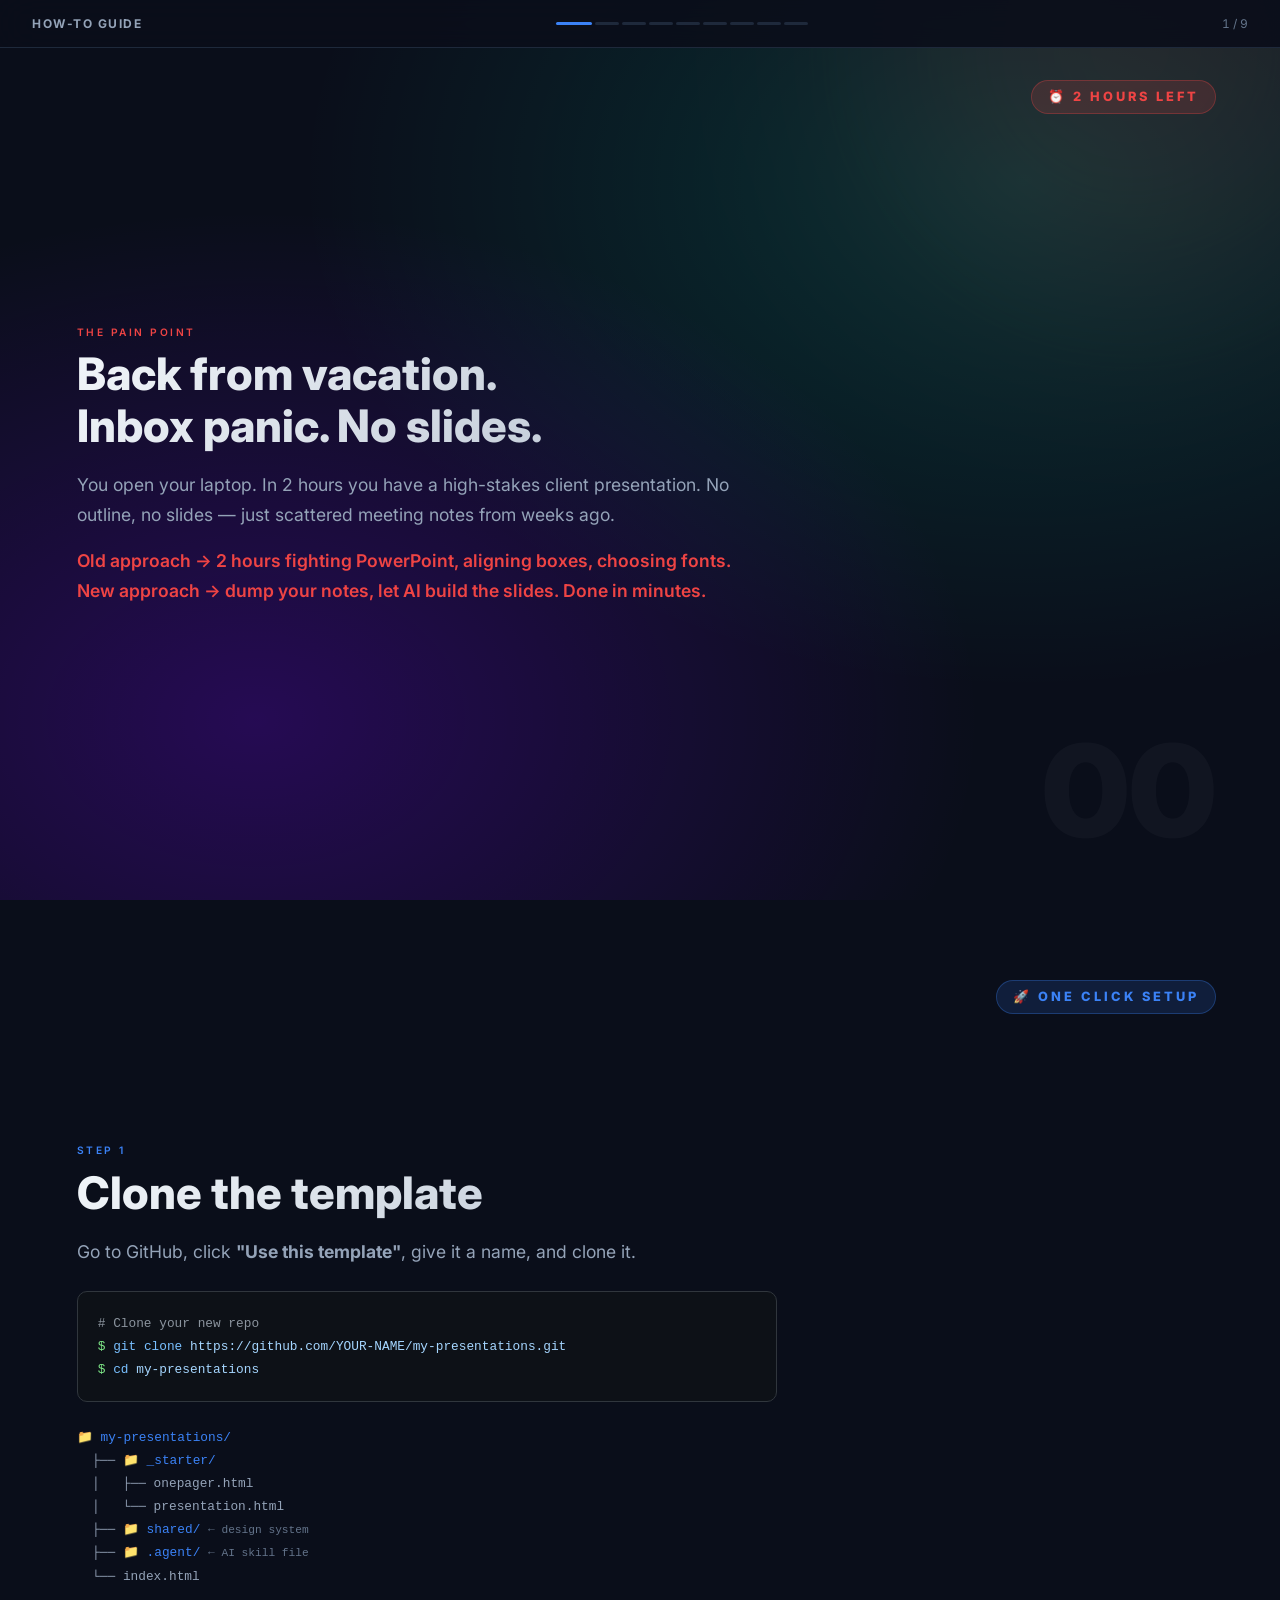
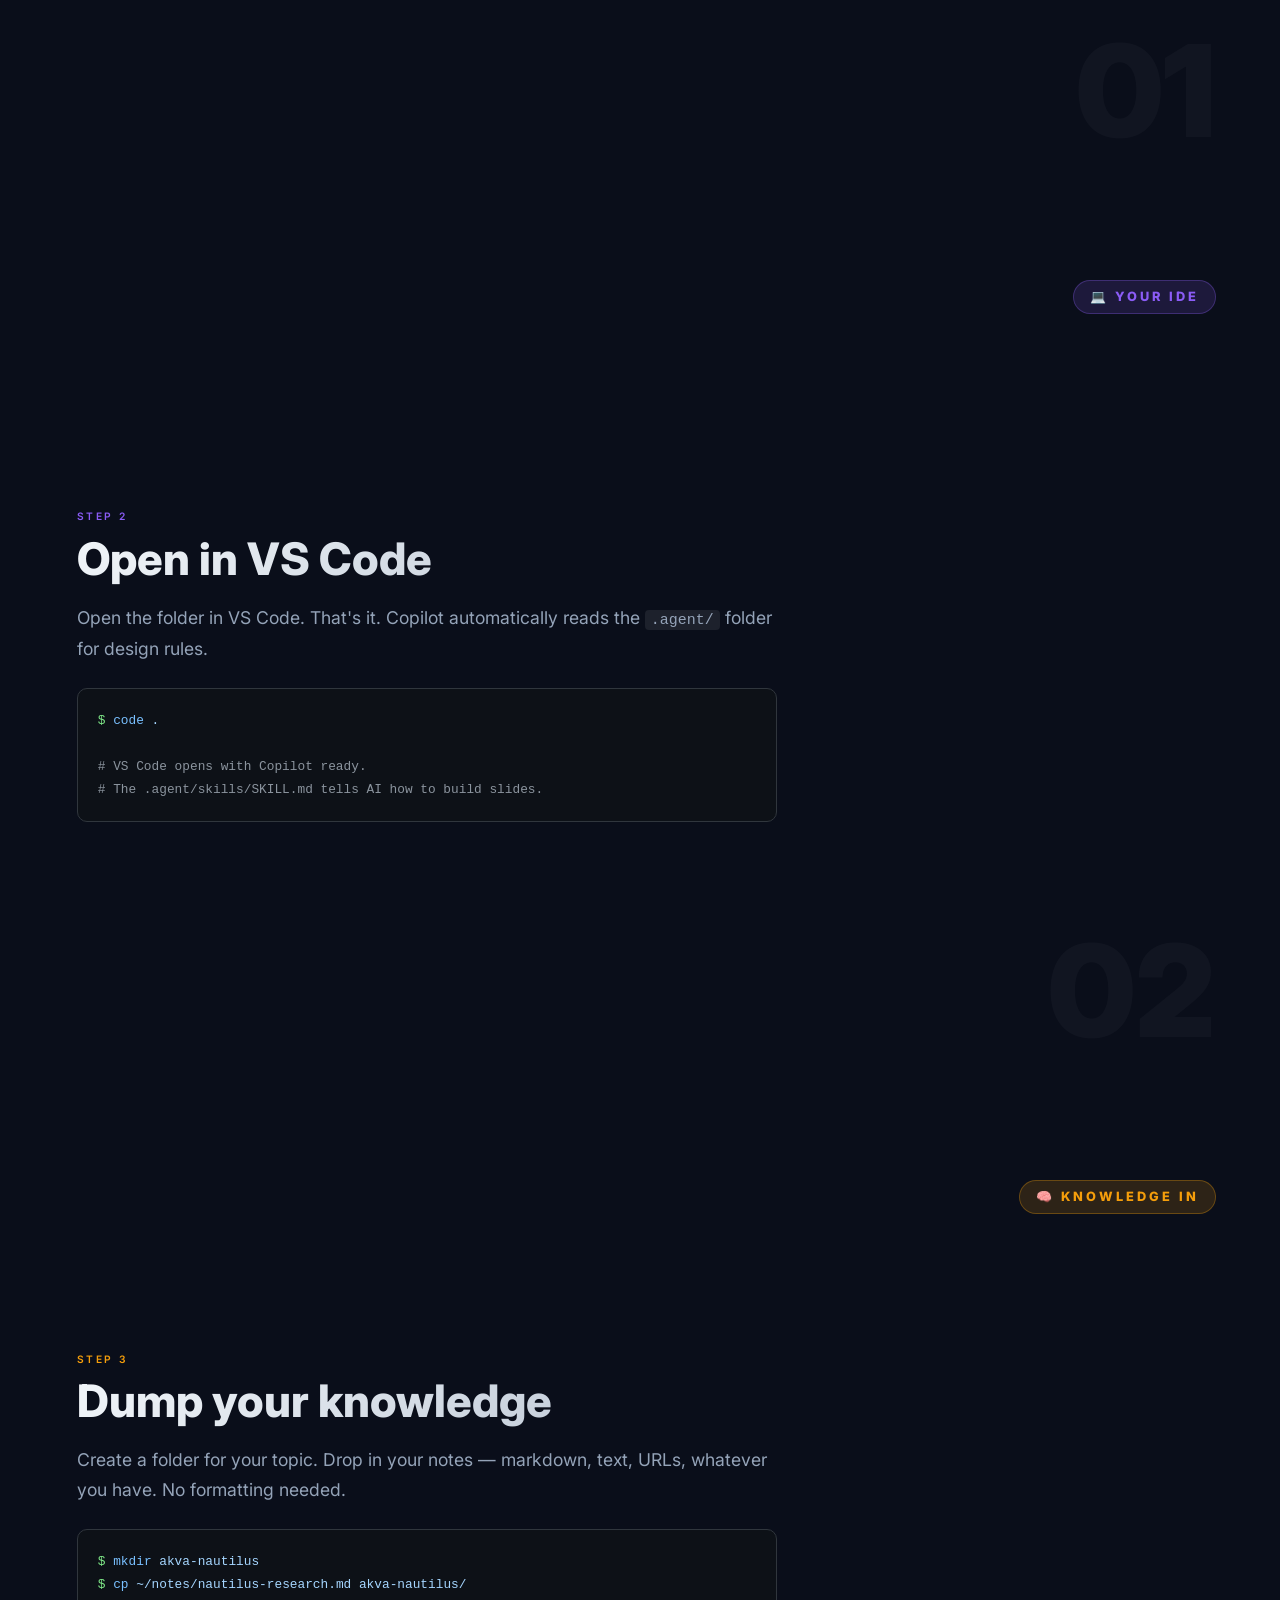
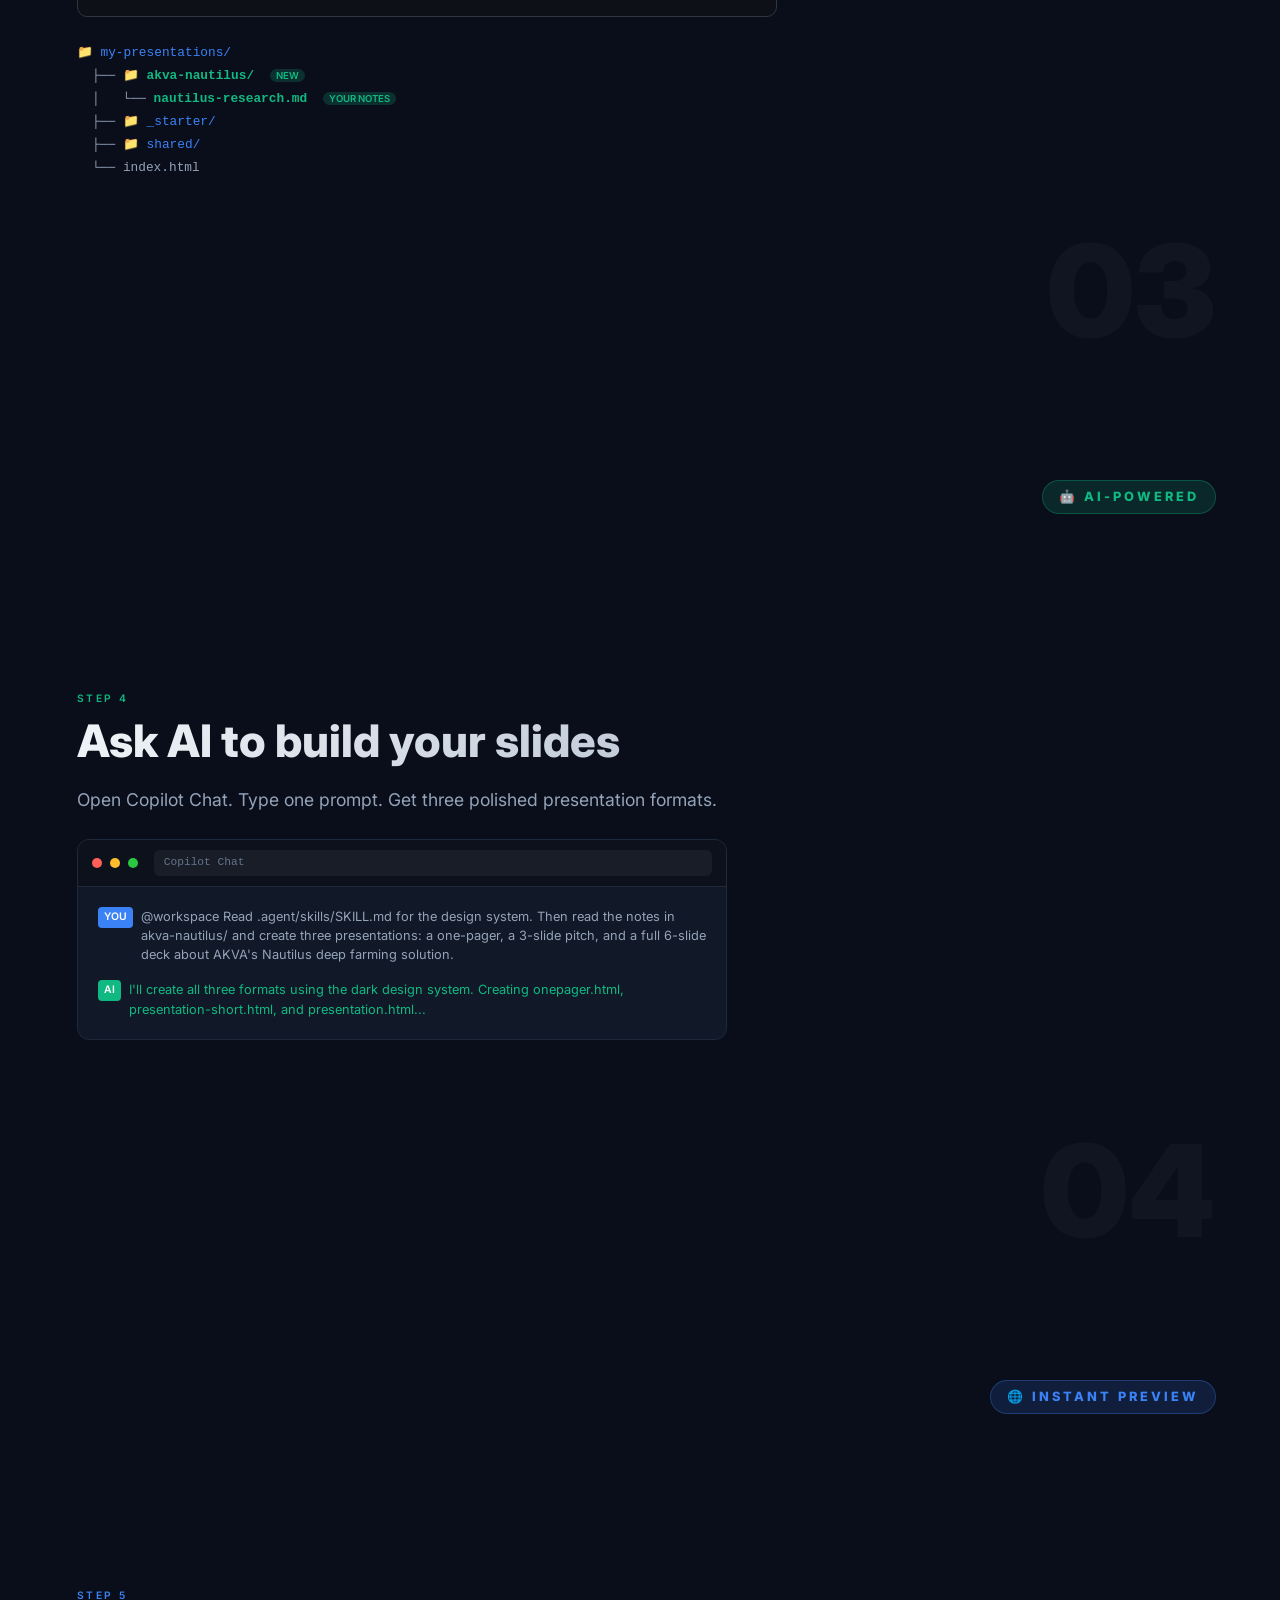
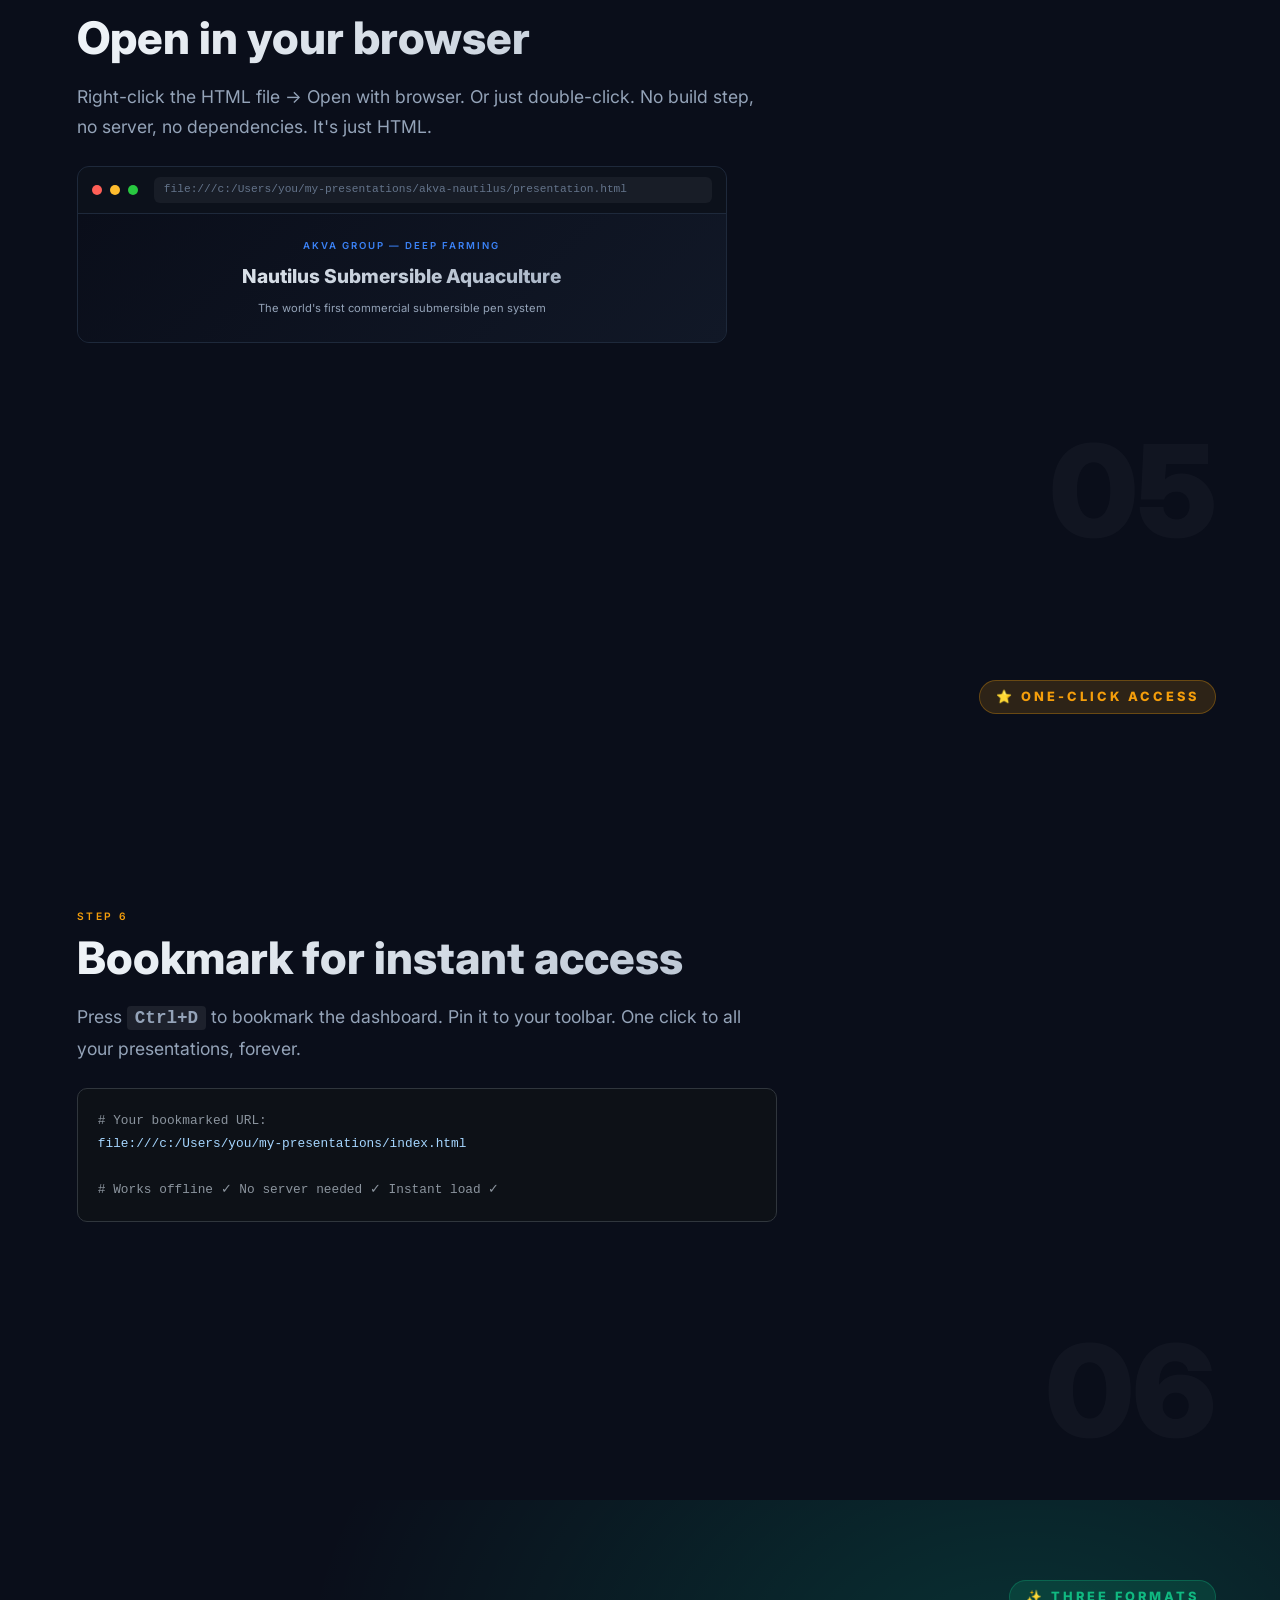
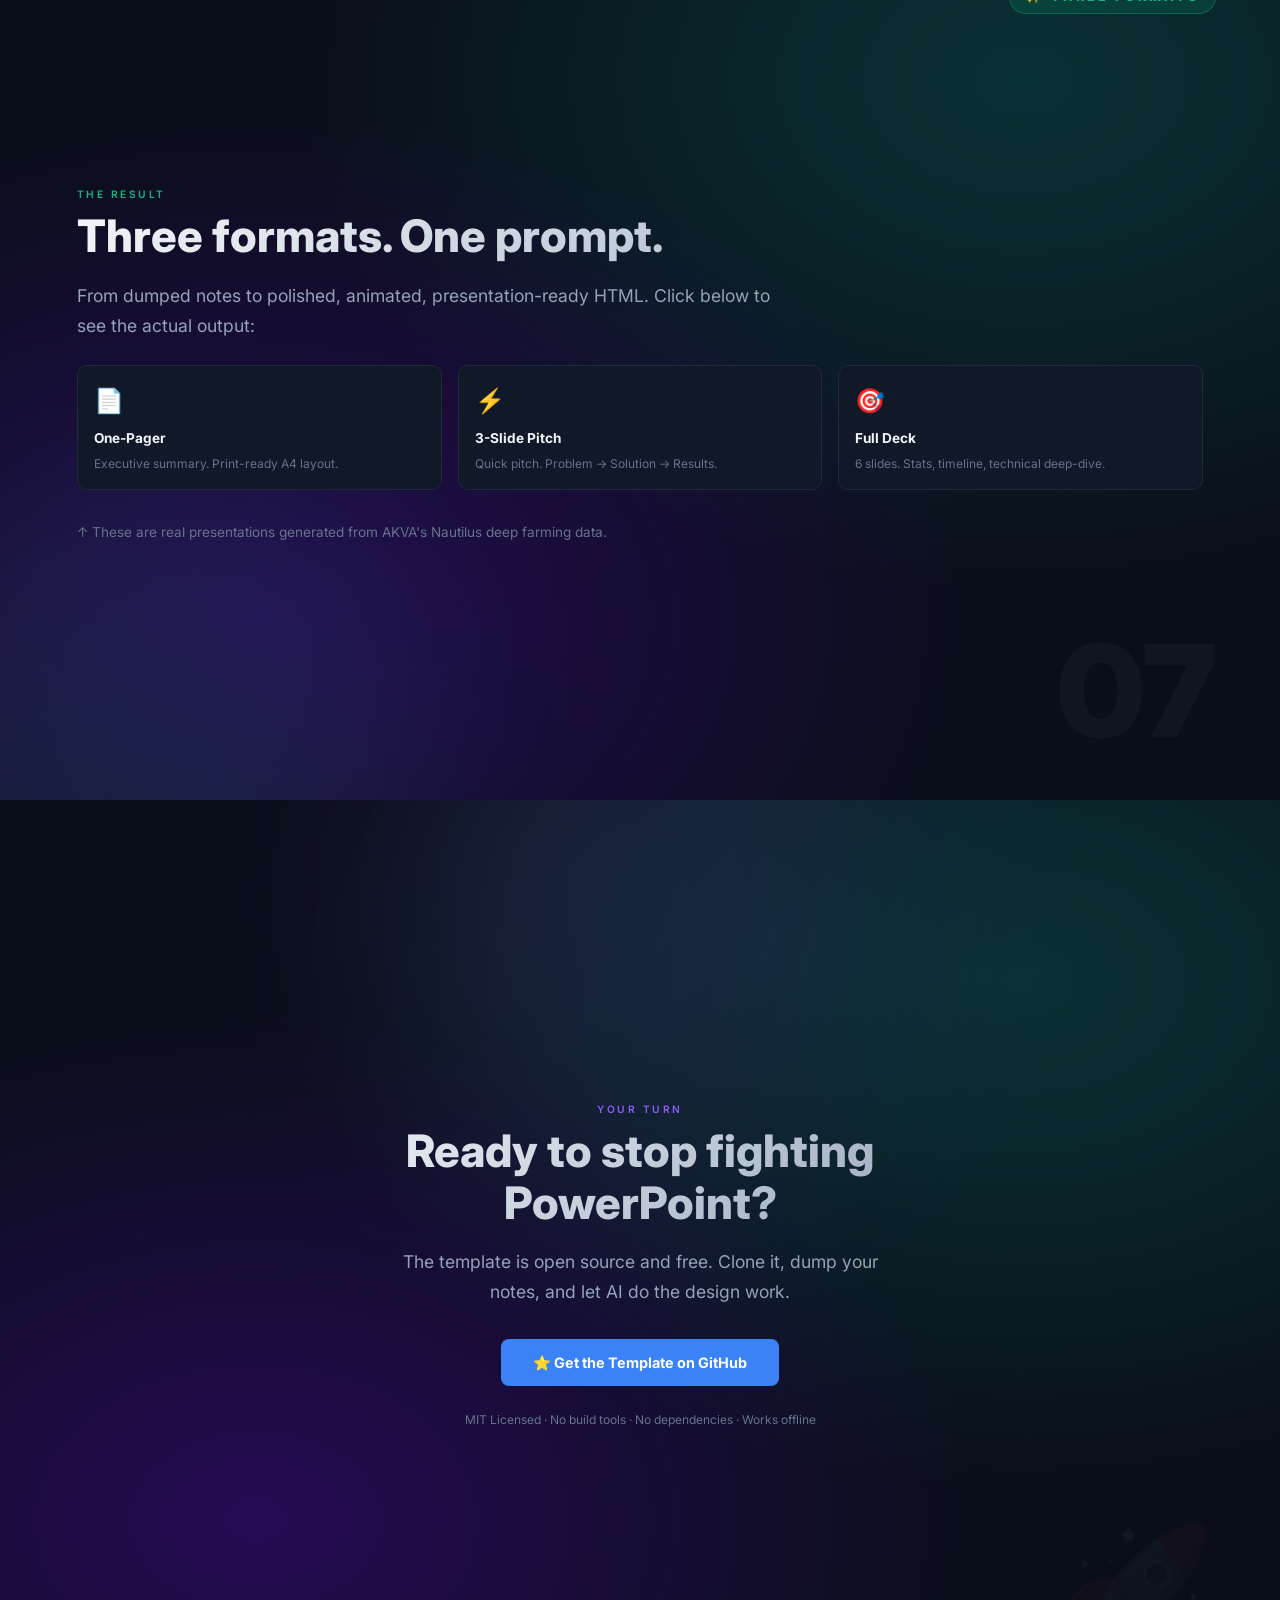
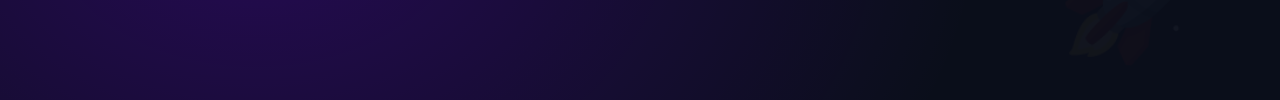
==== walkthrough/index.html @ 293ba00c "feat: add interactive walkthrough and AKVA Nautilus example presentations - walkthrough/index.html: " ====
<!DOCTYPE html>
<html lang="en">

<head>
    <meta charset="UTF-8">
    <meta name="viewport" content="width=device-width, initial-scale=1.0">
    <title>How to Build Presentations with AI — Walkthrough</title>
    <link href="https://fonts.googleapis.com/css2?family=Inter:wght@300;400;500;600;700;800&display=swap"
        rel="stylesheet">
    <style>
        :root {
            --bg-dark: #0a0e1a;
            --bg-card: #111827;
            --bg-card-hover: #1a2235;
            --accent-red: #ef4444;
            --accent-amber: #f59e0b;
            --accent-green: #10b981;
            --accent-blue: #3b82f6;
            --accent-purple: #8b5cf6;
            --accent-pink: #ec4899;
            --text-primary: #f1f5f9;
            --text-secondary: #94a3b8;
            --text-muted: #64748b;
            --border: #1e293b;
        }

        * {
            margin: 0;
            padding: 0;
            box-sizing: border-box;
        }

        html {
            scroll-behavior: smooth;
            scroll-snap-type: y mandatory;
        }

        body {
            font-family: 'Inter', -apple-system, sans-serif;
            background: var(--bg-dark);
            color: var(--text-primary);
            line-height: 1.6;
            overflow-x: hidden;
        }

        /* ========== NAVIGATION ========== */
        .nav {
            position: fixed;
            top: 0;
            left: 0;
            right: 0;
            z-index: 100;
            background: rgba(10, 14, 26, 0.9);
            backdrop-filter: blur(20px);
            border-bottom: 1px solid var(--border);
            padding: 0 2rem;
            display: flex;
            align-items: center;
            justify-content: space-between;
            height: 48px;
        }

        .nav-brand {
            font-weight: 700;
            font-size: 0.75rem;
            color: var(--text-secondary);
            letter-spacing: 1.5px;
            text-transform: uppercase;
        }

        .nav-progress {
            display: flex;
            gap: 3px;
        }

        .nav-pip {
            width: 24px;
            height: 3px;
            border-radius: 2px;
            background: var(--border);
            cursor: pointer;
            border: none;
            transition: all 0.3s;
        }

        .nav-pip.active {
            background: var(--accent-blue);
            width: 36px;
        }

        .nav-counter {
            font-size: 0.75rem;
            color: var(--text-muted);
            font-variant-numeric: tabular-nums;
        }

        /* ========== STEP SLIDES ========== */
        .step {
            height: 100vh;
            height: 100dvh;
            scroll-snap-align: start;
            display: flex;
            flex-direction: column;
            justify-content: center;
            padding: 70px 6vw 40px;
            position: relative;
            overflow: hidden;
        }

        /* ========== BUZZWORD OVERLAY ========== */
        .buzzword {
            position: absolute;
            top: clamp(60px, 10vh, 80px);
            right: 5vw;
            font-size: clamp(0.65rem, 1vw, 0.8rem);
            font-weight: 800;
            letter-spacing: 3px;
            text-transform: uppercase;
            padding: 6px 16px;
            border-radius: 20px;
            opacity: 0;
            transform: translateX(30px);
            transition: all 0.5s cubic-bezier(0.16, 1, 0.3, 1);
            transition-delay: 0.6s;
            z-index: 10;
        }

        .step.visible .buzzword {
            opacity: 1;
            transform: translateX(0);
        }

        .buzzword-red {
            background: rgba(239, 68, 68, 0.15);
            color: var(--accent-red);
            border: 1px solid rgba(239, 68, 68, 0.3);
        }

        .buzzword-blue {
            background: rgba(59, 130, 246, 0.15);
            color: var(--accent-blue);
            border: 1px solid rgba(59, 130, 246, 0.3);
        }

        .buzzword-green {
            background: rgba(16, 185, 129, 0.15);
            color: var(--accent-green);
            border: 1px solid rgba(16, 185, 129, 0.3);
        }

        .buzzword-amber {
            background: rgba(245, 158, 11, 0.15);
            color: var(--accent-amber);
            border: 1px solid rgba(245, 158, 11, 0.3);
        }

        .buzzword-purple {
            background: rgba(139, 92, 246, 0.15);
            color: var(--accent-purple);
            border: 1px solid rgba(139, 92, 246, 0.3);
        }

        .buzzword-pink {
            background: rgba(236, 72, 153, 0.15);
            color: var(--accent-pink);
            border: 1px solid rgba(236, 72, 153, 0.3);
        }

        /* ========== STEP NUMBERING ========== */
        .step-number {
            font-size: clamp(4rem, 10vw, 8rem);
            font-weight: 900;
            position: absolute;
            bottom: 5vh;
            right: 5vw;
            color: rgba(255, 255, 255, 0.03);
            line-height: 1;
            pointer-events: none;
        }

        .step-label {
            font-size: clamp(0.6rem, 0.8vw, 0.7rem);
            font-weight: 600;
            letter-spacing: 2.5px;
            text-transform: uppercase;
            margin-bottom: clamp(0.5rem, 1vh, 1rem);
        }

        .step-title {
            font-size: clamp(1.5rem, 4vw, 2.8rem);
            font-weight: 800;
            line-height: 1.15;
            margin-bottom: clamp(0.75rem, 2vh, 1.25rem);
            background: linear-gradient(135deg, var(--text-primary), var(--text-secondary));
            -webkit-background-clip: text;
            background-clip: text;
            -webkit-text-fill-color: transparent;
        }

        .step-subtitle {
            font-size: clamp(0.85rem, 1.6vw, 1.1rem);
            color: var(--text-secondary);
            max-width: 700px;
            line-height: 1.7;
        }

        /* ========== CODE MOCKUPS ========== */
        .code-block {
            background: #0d1117;
            border: 1px solid #30363d;
            border-radius: 10px;
            padding: 1.25rem;
            margin-top: 1.5rem;
            font-family: 'Cascadia Code', 'Fira Code', 'Consolas', monospace;
            font-size: clamp(0.7rem, 1vw, 0.85rem);
            line-height: 1.8;
            overflow-x: auto;
            max-width: 700px;
        }

        .code-comment {
            color: #8b949e;
        }

        .code-command {
            color: #79c0ff;
        }

        .code-string {
            color: #a5d6ff;
        }

        .code-keyword {
            color: #ff7b72;
        }

        .code-prompt {
            color: #7ee787;
        }

        /* ========== VISUAL MOCKUPS ========== */
        .mockup-browser {
            background: var(--bg-card);
            border: 1px solid var(--border);
            border-radius: 12px;
            overflow: hidden;
            margin-top: 1.5rem;
            max-width: 650px;
        }

        .mockup-toolbar {
            display: flex;
            align-items: center;
            gap: 8px;
            padding: 10px 14px;
            background: rgba(0, 0, 0, 0.3);
            border-bottom: 1px solid var(--border);
        }

        .mockup-dot {
            width: 10px;
            height: 10px;
            border-radius: 50%;
            background: #333;
        }

        .mockup-dot:first-child {
            background: #ff5f57;
        }

        .mockup-dot:nth-child(2) {
            background: #febc2e;
        }

        .mockup-dot:nth-child(3) {
            background: #28c840;
        }

        .mockup-url {
            flex: 1;
            background: rgba(255, 255, 255, 0.05);
            border-radius: 6px;
            padding: 4px 10px;
            font-size: 0.7rem;
            color: var(--text-muted);
            margin-left: 8px;
            font-family: monospace;
        }

        .mockup-content {
            padding: 1.25rem;
            min-height: 120px;
        }

        /* ========== FILE TREE MOCKUP ========== */
        .file-tree {
            font-family: 'Cascadia Code', 'Fira Code', monospace;
            font-size: 0.8rem;
            color: var(--text-secondary);
            line-height: 1.8;
            margin-top: 1rem;
        }

        .file-tree .folder {
            color: var(--accent-blue);
        }

        .file-tree .file {
            color: var(--text-secondary);
        }

        .file-tree .highlight {
            color: var(--accent-green);
            font-weight: 600;
        }

        .file-tree .new-badge {
            font-size: 0.6rem;
            background: rgba(16, 185, 129, 0.2);
            color: var(--accent-green);
            padding: 1px 6px;
            border-radius: 8px;
            margin-left: 8px;
            font-family: 'Inter', sans-serif;
            font-weight: 600;
        }

        /* ========== CARDS ========== */
        .cards-row {
            display: flex;
            gap: 1rem;
            margin-top: 1.5rem;
            flex-wrap: wrap;
        }

        .mini-card {
            background: var(--bg-card);
            border: 1px solid var(--border);
            border-radius: 10px;
            padding: 1rem;
            flex: 1;
            min-width: 180px;
            cursor: pointer;
            transition: all 0.3s;
            text-decoration: none;
            color: inherit;
        }

        .mini-card:hover {
            background: var(--bg-card-hover);
            transform: translateY(-2px);
            border-color: var(--accent-blue);
        }

        .mini-card-icon {
            font-size: 1.5rem;
            margin-bottom: 0.5rem;
        }

        .mini-card-title {
            font-weight: 700;
            font-size: 0.85rem;
            margin-bottom: 0.25rem;
        }

        .mini-card-desc {
            font-size: 0.75rem;
            color: var(--text-muted);
        }

        /* ========== HERO GLOW ========== */
        .hero-glow {
            position: absolute;
            width: 500px;
            height: 500px;
            border-radius: 50%;
            filter: blur(120px);
            opacity: 0.12;
            pointer-events: none;
        }

        /* ========== REVEAL ANIMATIONS ========== */
        .reveal {
            opacity: 0;
            transform: translateY(20px);
            transition: opacity 0.4s cubic-bezier(0.16, 1, 0.3, 1),
                transform 0.4s cubic-bezier(0.16, 1, 0.3, 1);
            transition-delay: calc(var(--i, 0) * 0.08s);
        }

        .step.visible .reveal {
            opacity: 1;
            transform: translateY(0);
        }

        /* ========== GRADIENT BACKGROUNDS ========== */
        .gradient-bg {
            background:
                radial-gradient(ellipse at 20% 80%, rgba(120, 0, 255, 0.25) 0%, transparent 50%),
                radial-gradient(ellipse at 80% 20%, rgba(0, 255, 200, 0.15) 0%, transparent 50%),
                var(--bg-dark);
        }

        /* ========== RESPONSIVE ========== */
        @media (max-height: 700px) {
            .step {
                padding-top: 55px;
                padding-bottom: 20px;
            }

            .step-title {
                font-size: clamp(1.3rem, 3.5vw, 2rem);
            }

            .code-block {
                padding: 0.8rem;
                margin-top: 1rem;
            }

            .mockup-browser {
                margin-top: 1rem;
            }
        }

        @media (max-width: 600px) {
            .cards-row {
                flex-direction: column;
            }
        }

        @media (prefers-reduced-motion: reduce) {
            html {
                scroll-behavior: auto;
                scroll-snap-type: none;
            }

            .reveal,
            .buzzword {
                opacity: 1;
                transform: none;
                transition: none;
            }
        }
    </style>
</head>

<body>

    <!-- Navigation -->
    <div class="nav">
        <div class="nav-brand">How-To Guide</div>
        <div class="nav-progress" id="navProgress"></div>
        <div class="nav-counter" id="navCounter"></div>
    </div>

    <!-- ==================== STEP 0: The Pain Point ==================== -->
    <div class="step gradient-bg">
        <div class="hero-glow" style="top: -200px; right: -100px; background: #ef4444;"></div>
        <div class="buzzword buzzword-red">⏰ 2 HOURS LEFT</div>
        <div class="step-label reveal" style="color: var(--accent-red);">THE PAIN POINT</div>
        <h1 class="step-title reveal">Back from vacation.<br>Inbox panic. No slides.</h1>
        <p class="step-subtitle reveal">
            You open your laptop. In 2 hours you have a high-stakes client presentation.
            No outline, no slides — just scattered meeting notes from weeks ago.
        </p>
        <p class="step-subtitle reveal" style="margin-top: 1rem; color: var(--accent-red); font-weight: 600;">
            Old approach → 2 hours fighting PowerPoint, aligning boxes, choosing fonts.<br>
            New approach → dump your notes, let AI build the slides. Done in minutes.
        </p>
        <div class="step-number">00</div>
    </div>

    <!-- ==================== STEP 1: Clone the Repo ==================== -->
    <div class="step">
        <div class="buzzword buzzword-blue">🚀 ONE CLICK SETUP</div>
        <div class="step-label reveal" style="color: var(--accent-blue);">STEP 1</div>
        <h1 class="step-title reveal">Clone the template</h1>
        <p class="step-subtitle reveal">
            Go to GitHub, click <strong>"Use this template"</strong>, give it a name, and clone it.
        </p>

        <div class="code-block reveal" style="--i: 2;">
            <span class="code-comment"># Clone your new repo</span><br>
            <span class="code-prompt">$</span> <span class="code-command">git clone</span> <span
                class="code-string">https://github.com/YOUR-NAME/my-presentations.git</span><br>
            <span class="code-prompt">$</span> <span class="code-command">cd</span> <span
                class="code-string">my-presentations</span>
        </div>

        <div class="file-tree reveal" style="--i: 3; margin-top: 1.5rem;">
            <span class="folder">📁 my-presentations/</span><br>
            &nbsp;&nbsp;├── <span class="folder">📁 _starter/</span><br>
            &nbsp;&nbsp;│&nbsp;&nbsp; ├── <span class="file">onepager.html</span><br>
            &nbsp;&nbsp;│&nbsp;&nbsp; └── <span class="file">presentation.html</span><br>
            &nbsp;&nbsp;├── <span class="folder">📁 shared/</span> <span
                style="color: var(--text-muted); font-size: 0.7rem;">← design system</span><br>
            &nbsp;&nbsp;├── <span class="folder">📁 .agent/</span> <span
                style="color: var(--text-muted); font-size: 0.7rem;">← AI skill file</span><br>
            &nbsp;&nbsp;└── <span class="file">index.html</span>
        </div>
        <div class="step-number">01</div>
    </div>

    <!-- ==================== STEP 2: Open in VS Code ==================== -->
    <div class="step">
        <div class="buzzword buzzword-purple">💻 YOUR IDE</div>
        <div class="step-label reveal" style="color: var(--accent-purple);">STEP 2</div>
        <h1 class="step-title reveal">Open in VS Code</h1>
        <p class="step-subtitle reveal">
            Open the folder in VS Code. That's it. Copilot automatically reads the
            <code
                style="background: rgba(255,255,255,0.08); padding: 2px 6px; border-radius: 4px; font-size: 0.85em;">.agent/</code>
            folder for design rules.
        </p>

        <div class="code-block reveal" style="--i: 2;">
            <span class="code-prompt">$</span> <span class="code-command">code</span> <span
                class="code-string">.</span><br>
            <br>
            <span class="code-comment"># VS Code opens with Copilot ready.</span><br>
            <span class="code-comment"># The .agent/skills/SKILL.md tells AI how to build slides.</span>
        </div>
        <div class="step-number">02</div>
    </div>

    <!-- ==================== STEP 3: Dump Knowledge ==================== -->
    <div class="step">
        <div class="buzzword buzzword-amber">🧠 KNOWLEDGE IN</div>
        <div class="step-label reveal" style="color: var(--accent-amber);">STEP 3</div>
        <h1 class="step-title reveal">Dump your knowledge</h1>
        <p class="step-subtitle reveal">
            Create a folder for your topic. Drop in your notes — markdown, text, URLs, whatever you have.
            No formatting needed.
        </p>

        <div class="code-block reveal" style="--i: 2;">
            <span class="code-prompt">$</span> <span class="code-command">mkdir</span> <span
                class="code-string">akva-nautilus</span><br>
            <span class="code-prompt">$</span> <span class="code-command">cp</span> <span
                class="code-string">~/notes/nautilus-research.md akva-nautilus/</span>
        </div>

        <div class="file-tree reveal" style="--i: 3; margin-top: 1.5rem;">
            <span class="folder">📁 my-presentations/</span><br>
            &nbsp;&nbsp;├── <span class="folder highlight">📁 akva-nautilus/</span> <span
                class="new-badge">NEW</span><br>
            &nbsp;&nbsp;│&nbsp;&nbsp; └── <span class="highlight">nautilus-research.md</span> <span
                class="new-badge">YOUR NOTES</span><br>
            &nbsp;&nbsp;├── <span class="folder">📁 _starter/</span><br>
            &nbsp;&nbsp;├── <span class="folder">📁 shared/</span><br>
            &nbsp;&nbsp;└── <span class="file">index.html</span>
        </div>
        <div class="step-number">03</div>
    </div>

    <!-- ==================== STEP 4: AI Generates ==================== -->
    <div class="step">
        <div class="buzzword buzzword-green">🤖 AI-POWERED</div>
        <div class="step-label reveal" style="color: var(--accent-green);">STEP 4</div>
        <h1 class="step-title reveal">Ask AI to build your slides</h1>
        <p class="step-subtitle reveal">
            Open Copilot Chat. Type one prompt. Get three polished presentation formats.
        </p>

        <div class="mockup-browser reveal" style="--i: 2;">
            <div class="mockup-toolbar">
                <div class="mockup-dot"></div>
                <div class="mockup-dot"></div>
                <div class="mockup-dot"></div>
                <div class="mockup-url">Copilot Chat</div>
            </div>
            <div class="mockup-content" style="font-size: 0.8rem;">
                <div style="display: flex; gap: 8px; align-items: flex-start; margin-bottom: 1rem;">
                    <span
                        style="background: var(--accent-blue); color: white; font-size: 0.65rem; padding: 2px 6px; border-radius: 4px; font-weight: 600; white-space: nowrap;">YOU</span>
                    <span style="color: var(--text-secondary); line-height: 1.5;">@workspace Read .agent/skills/SKILL.md
                        for the design system. Then read the notes in akva-nautilus/ and create three presentations: a
                        one-pager, a 3-slide pitch, and a full 6-slide deck about AKVA's Nautilus deep farming
                        solution.</span>
                </div>
                <div style="display: flex; gap: 8px; align-items: flex-start;">
                    <span
                        style="background: var(--accent-green); color: white; font-size: 0.65rem; padding: 2px 6px; border-radius: 4px; font-weight: 600; white-space: nowrap;">AI</span>
                    <span style="color: var(--accent-green); line-height: 1.5;">I'll create all three formats using the
                        dark design system. Creating onepager.html, presentation-short.html, and
                        presentation.html...</span>
                </div>
            </div>
        </div>
        <div class="step-number">04</div>
    </div>

    <!-- ==================== STEP 5: Open in Browser ==================== -->
    <div class="step">
        <div class="buzzword buzzword-blue">🌐 INSTANT PREVIEW</div>
        <div class="step-label reveal" style="color: var(--accent-blue);">STEP 5</div>
        <h1 class="step-title reveal">Open in your browser</h1>
        <p class="step-subtitle reveal">
            Right-click the HTML file → Open with browser. Or just double-click.
            No build step, no server, no dependencies. It's just HTML.
        </p>

        <div class="mockup-browser reveal" style="--i: 2;">
            <div class="mockup-toolbar">
                <div class="mockup-dot"></div>
                <div class="mockup-dot"></div>
                <div class="mockup-dot"></div>
                <div class="mockup-url">file:///c:/Users/you/my-presentations/akva-nautilus/presentation.html</div>
            </div>
            <div class="mockup-content"
                style="background: linear-gradient(135deg, #0a0e1a, #111827); padding: 1.5rem; text-align: center;">
                <div
                    style="font-size: 0.6rem; font-weight: 600; letter-spacing: 2px; color: var(--accent-blue); text-transform: uppercase;">
                    AKVA GROUP — DEEP FARMING</div>
                <div
                    style="font-size: 1.2rem; font-weight: 800; margin: 0.5rem 0; background: linear-gradient(135deg, #f1f5f9, #94a3b8); -webkit-background-clip: text; background-clip: text; -webkit-text-fill-color: transparent;">
                    Nautilus Submersible Aquaculture</div>
                <div style="font-size: 0.7rem; color: var(--text-secondary);">The world's first commercial submersible
                    pen system</div>
            </div>
        </div>
        <div class="step-number">05</div>
    </div>

    <!-- ==================== STEP 6: Bookmark It ==================== -->
    <div class="step">
        <div class="buzzword buzzword-amber">⭐ ONE-CLICK ACCESS</div>
        <div class="step-label reveal" style="color: var(--accent-amber);">STEP 6</div>
        <h1 class="step-title reveal">Bookmark for instant access</h1>
        <p class="step-subtitle reveal">
            Press <code
                style="background: rgba(255,255,255,0.08); padding: 2px 8px; border-radius: 4px; font-weight: 600;">Ctrl+D</code>
            to bookmark the dashboard.
            Pin it to your toolbar. One click to all your presentations, forever.
        </p>

        <div class="code-block reveal" style="--i: 2;">
            <span class="code-comment"># Your bookmarked URL:</span><br>
            <span class="code-string">file:///c:/Users/you/my-presentations/index.html</span><br>
            <br>
            <span class="code-comment"># Works offline ✓ No server needed ✓ Instant load ✓</span>
        </div>
        <div class="step-number">06</div>
    </div>

    <!-- ==================== STEP 7: View the Results ==================== -->
    <div class="step gradient-bg">
        <div class="hero-glow" style="bottom: -200px; left: -100px; background: #10b981;"></div>
        <div class="buzzword buzzword-green">✨ THREE FORMATS</div>
        <div class="step-label reveal" style="color: var(--accent-green);">THE RESULT</div>
        <h1 class="step-title reveal">Three formats. One prompt.</h1>
        <p class="step-subtitle reveal">
            From dumped notes to polished, animated, presentation-ready HTML.
            Click below to see the actual output:
        </p>

        <div class="cards-row reveal" style="--i: 2;">
            <a href="../akva-nautilus/onepager.html" class="mini-card">
                <div class="mini-card-icon">📄</div>
                <div class="mini-card-title">One-Pager</div>
                <div class="mini-card-desc">Executive summary. Print-ready A4 layout.</div>
            </a>
            <a href="../akva-nautilus/presentation-short.html" class="mini-card">
                <div class="mini-card-icon">⚡</div>
                <div class="mini-card-title">3-Slide Pitch</div>
                <div class="mini-card-desc">Quick pitch. Problem → Solution → Results.</div>
            </a>
            <a href="../akva-nautilus/presentation.html" class="mini-card">
                <div class="mini-card-icon">🎯</div>
                <div class="mini-card-title">Full Deck</div>
                <div class="mini-card-desc">6 slides. Stats, timeline, technical deep-dive.</div>
            </a>
        </div>

        <p class="reveal" style="--i: 4; margin-top: 2rem; font-size: 0.85rem; color: var(--text-muted);">
            ↑ These are real presentations generated from AKVA's Nautilus deep farming data.
        </p>
        <div class="step-number">07</div>
    </div>

    <!-- ==================== STEP 8: Get Started ==================== -->
    <div class="step gradient-bg" style="text-align: center; align-items: center;">
        <div class="hero-glow" style="top: -150px; left: 50%; transform: translateX(-50%); background: #8b5cf6;"></div>
        <div class="step-label reveal" style="color: var(--accent-purple);">YOUR TURN</div>
        <h1 class="step-title reveal" style="max-width: 700px;">Ready to stop fighting PowerPoint?</h1>
        <p class="step-subtitle reveal" style="text-align: center; max-width: 500px;">
            The template is open source and free. Clone it, dump your notes,
            and let AI do the design work.
        </p>

        <a href="https://github.com/MartinJuhler/Presentation-Template" target="_blank" rel="noopener" class="reveal"
            style="--i: 3; display: inline-block; margin-top: 2rem; padding: 12px 32px; background: var(--accent-blue); color: white; border-radius: 8px; font-weight: 700; font-size: 0.9rem; text-decoration: none; transition: transform 0.2s, box-shadow 0.2s;">
            ⭐ Get the Template on GitHub
        </a>

        <p class="reveal" style="--i: 4; margin-top: 1.5rem; font-size: 0.75rem; color: var(--text-muted);">
            MIT Licensed · No build tools · No dependencies · Works offline
        </p>
        <div class="step-number">🚀</div>
    </div>


    <script>
        /* ========== Scroll Observer for reveal + nav ========== */
        const steps = document.querySelectorAll('.step');
        const navProgress = document.getElementById('navProgress');
        const navCounter = document.getElementById('navCounter');

        // Build nav pips
        steps.forEach((_, i) => {
            const pip = document.createElement('button');
            pip.className = 'nav-pip';
            pip.addEventListener('click', () => steps[i].scrollIntoView({ behavior: 'smooth' }));
            navProgress.appendChild(pip);
        });

        const pips = navProgress.querySelectorAll('.nav-pip');

        const ob = new IntersectionObserver(entries => {
            entries.forEach(entry => {
                if (entry.isIntersecting) {
                    entry.target.classList.add('visible');
                    const idx = [...steps].indexOf(entry.target);
                    pips.forEach((p, i) => p.classList.toggle('active', i === idx));
                    navCounter.textContent = `${idx + 1} / ${steps.length}`;
                }
            });
        }, { threshold: 0.45 });

        steps.forEach(s => ob.observe(s));

        /* ========== Keyboard nav ========== */
        let current = 0;
        document.addEventListener('keydown', e => {
            if (e.key === 'ArrowDown' || e.key === ' ' || e.key === 'PageDown') {
                e.preventDefault();
                current = Math.min(current + 1, steps.length - 1);
                steps[current].scrollIntoView({ behavior: 'smooth' });
            } else if (e.key === 'ArrowUp' || e.key === 'PageUp') {
                e.preventDefault();
                current = Math.max(current - 1, 0);
                steps[current].scrollIntoView({ behavior: 'smooth' });
            }
        });
    </script>
</body>

</html>
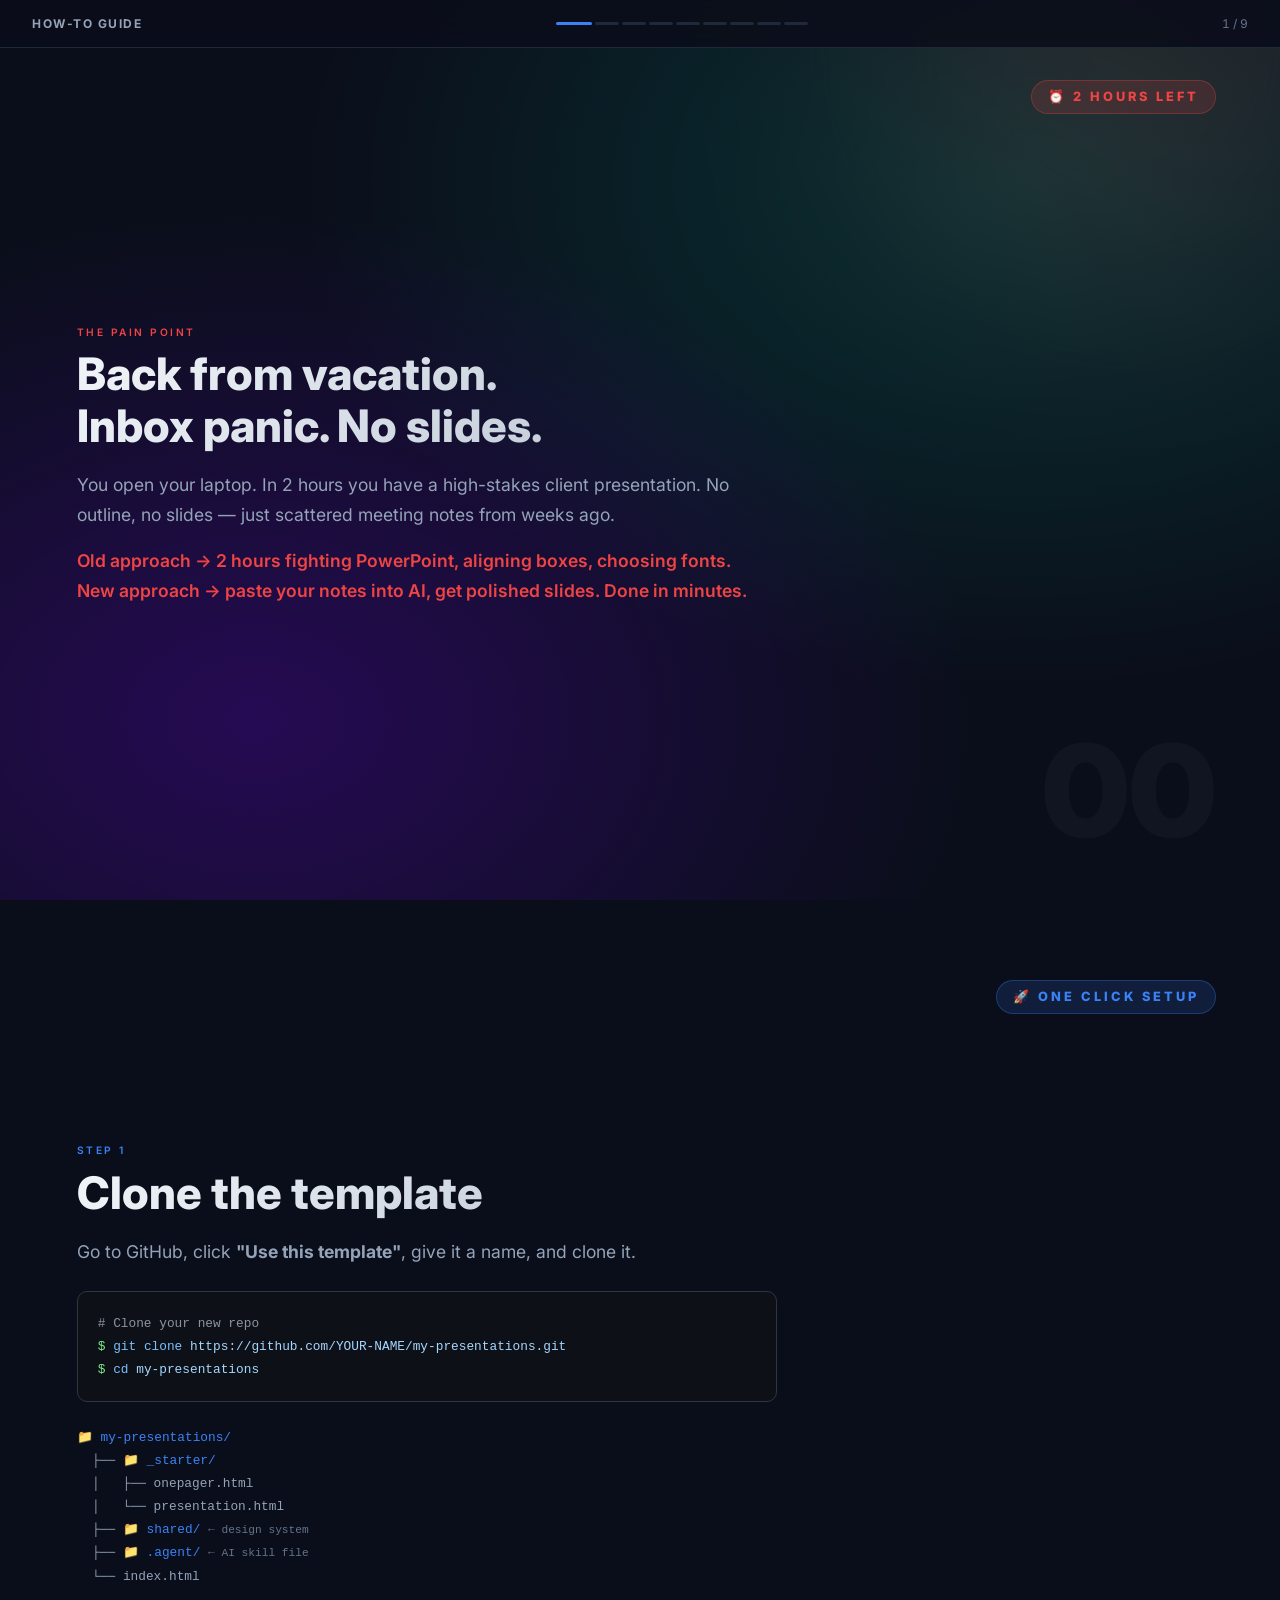
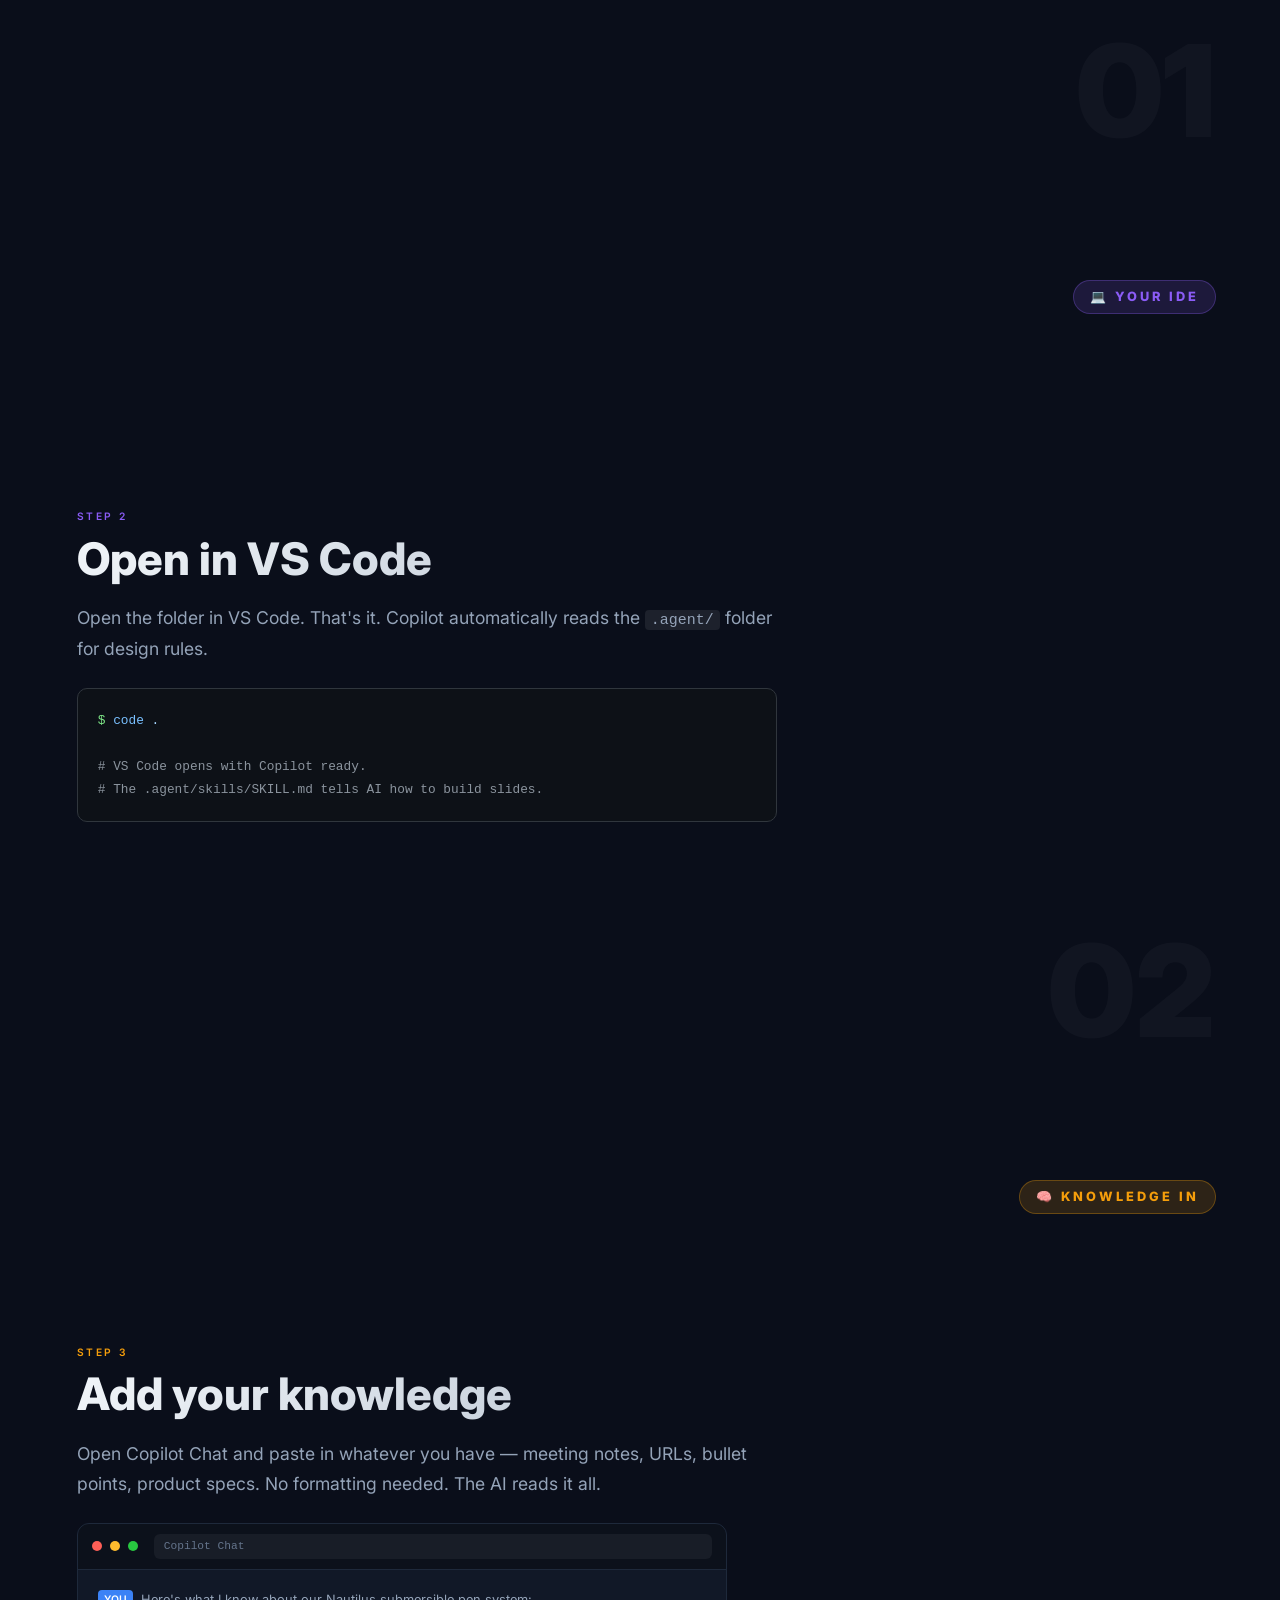
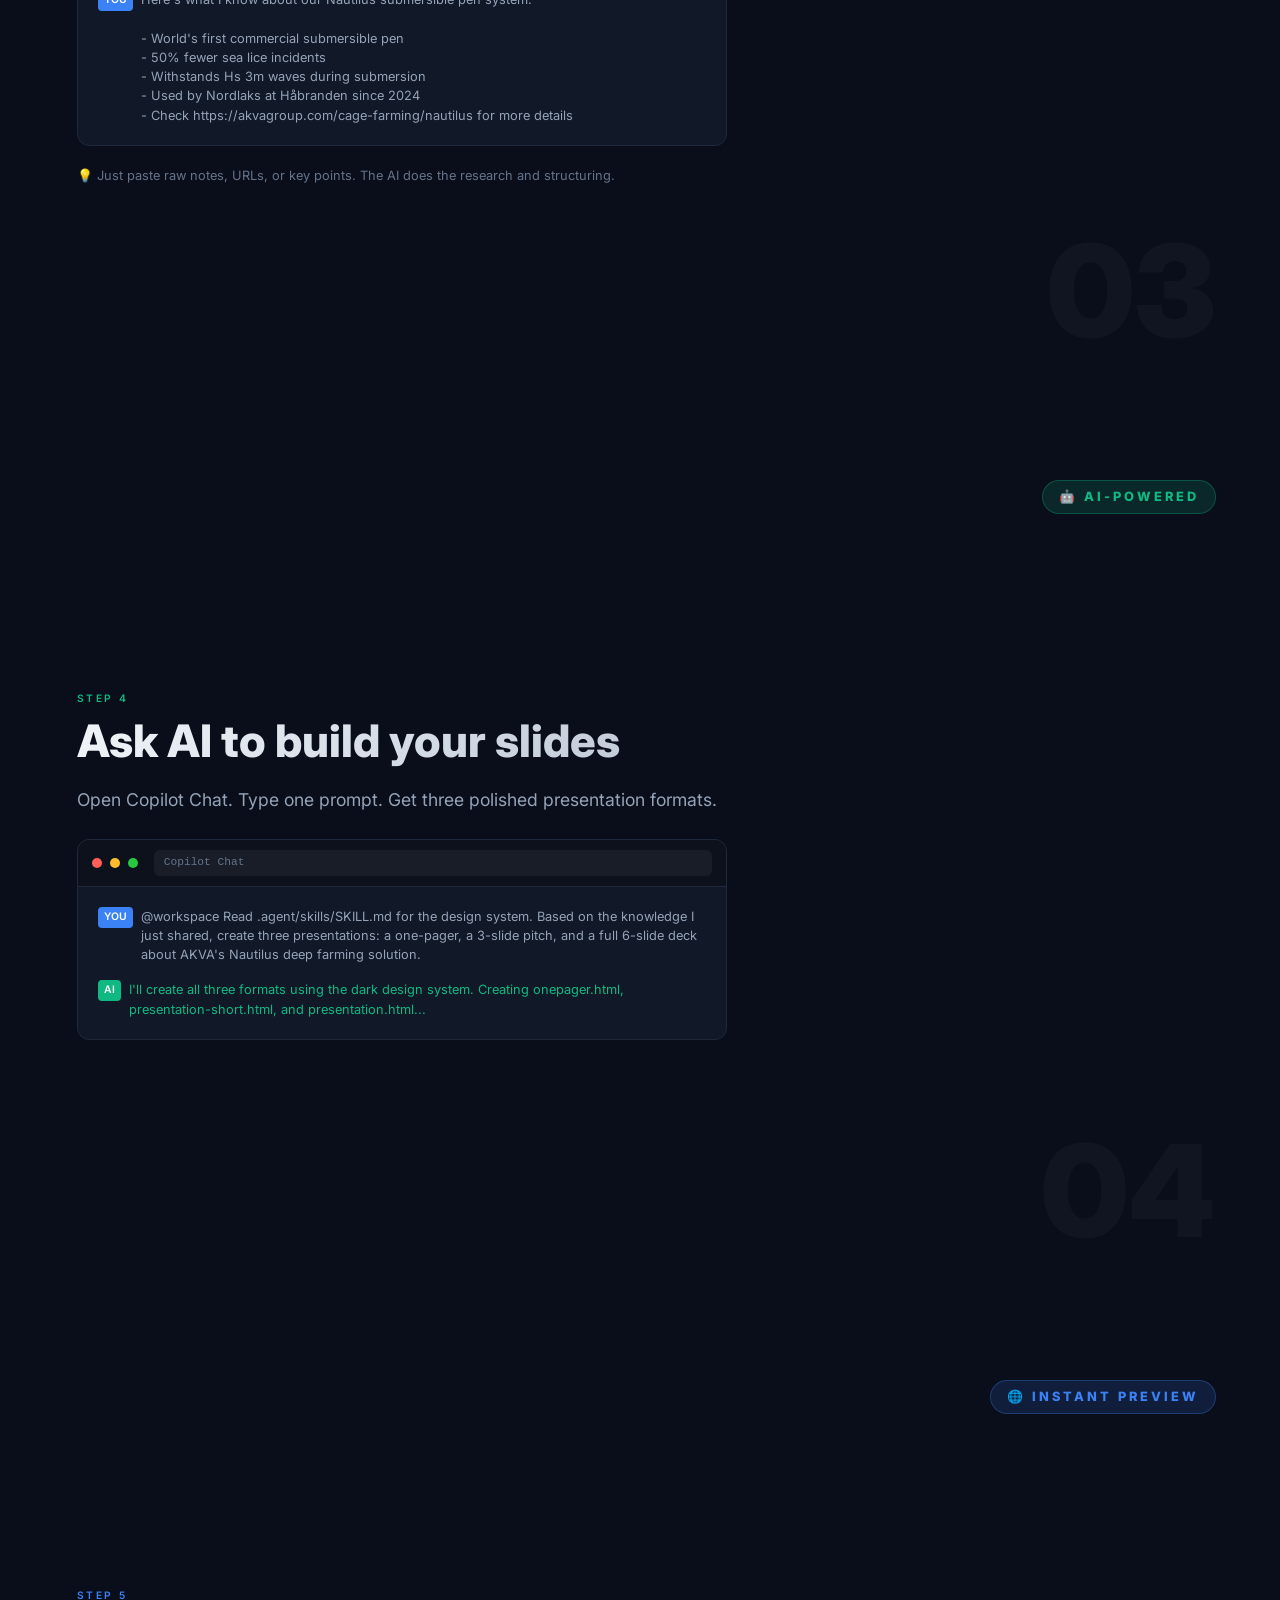
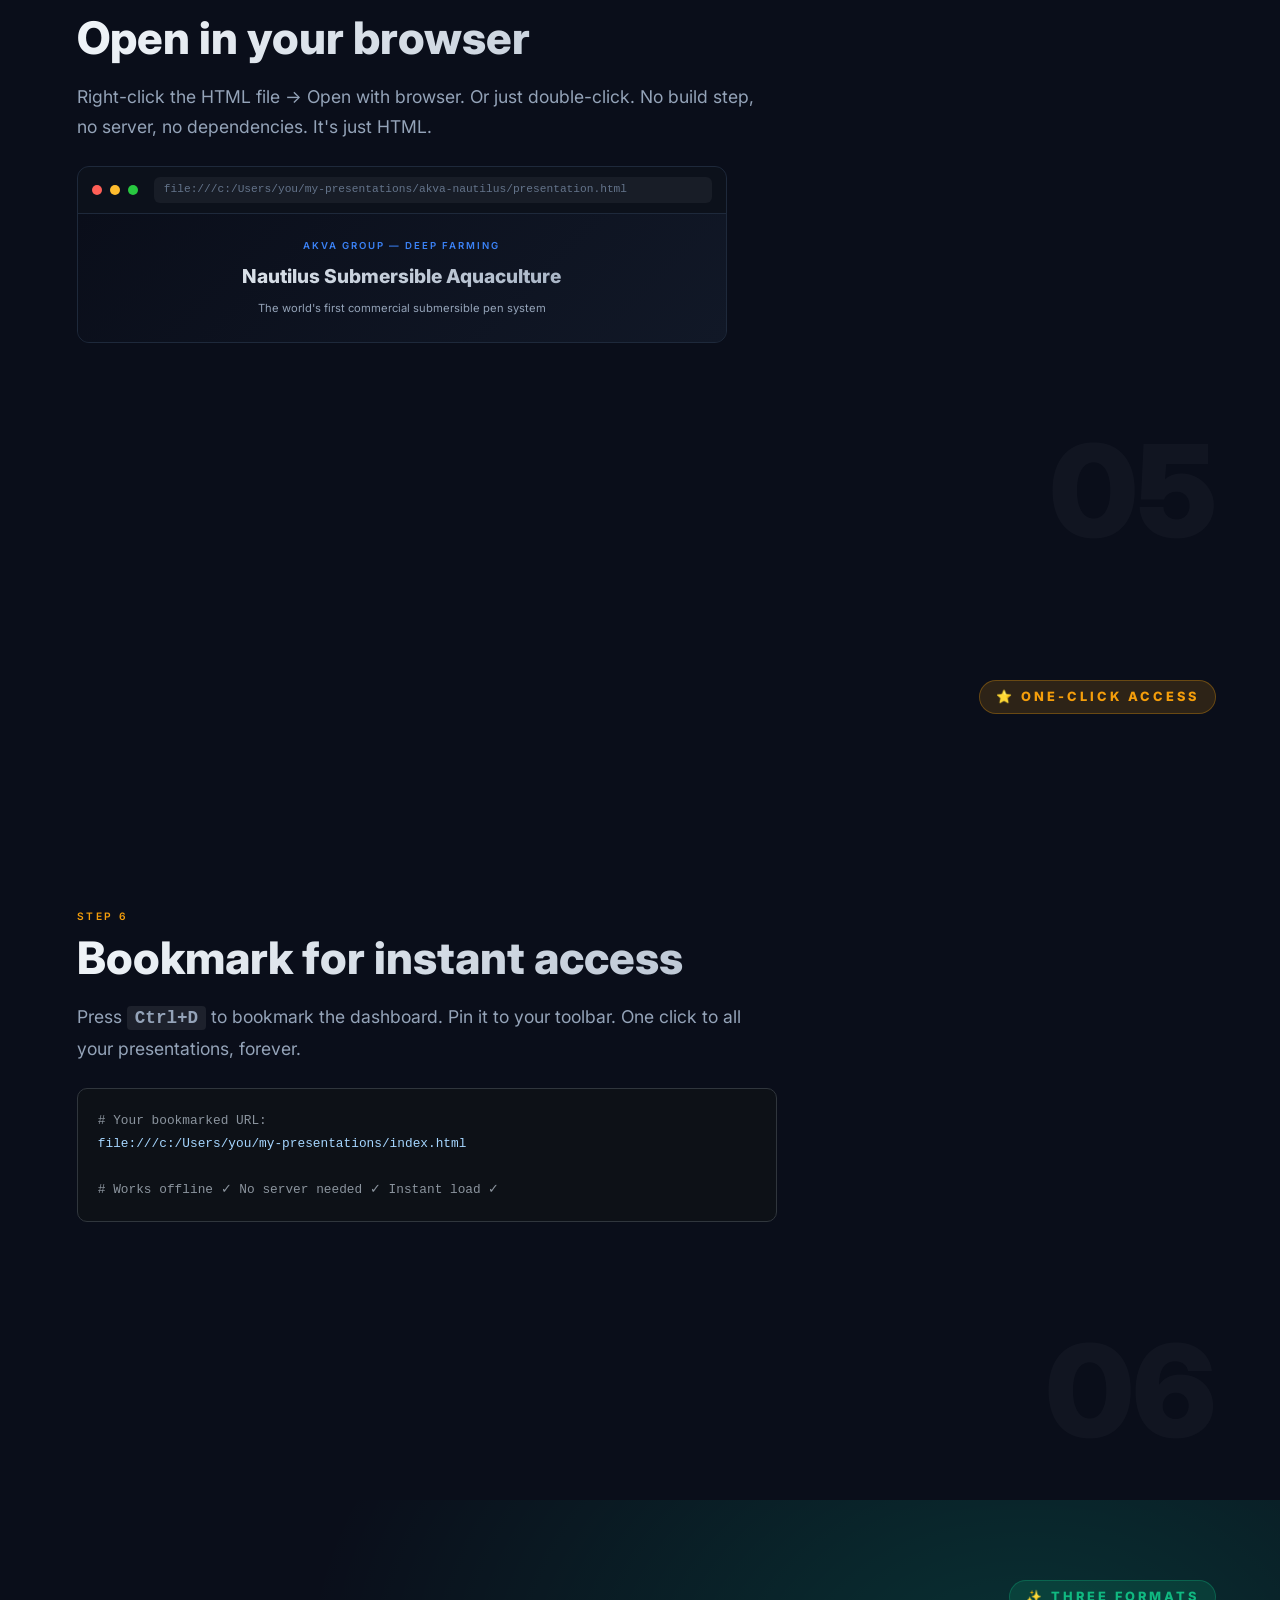
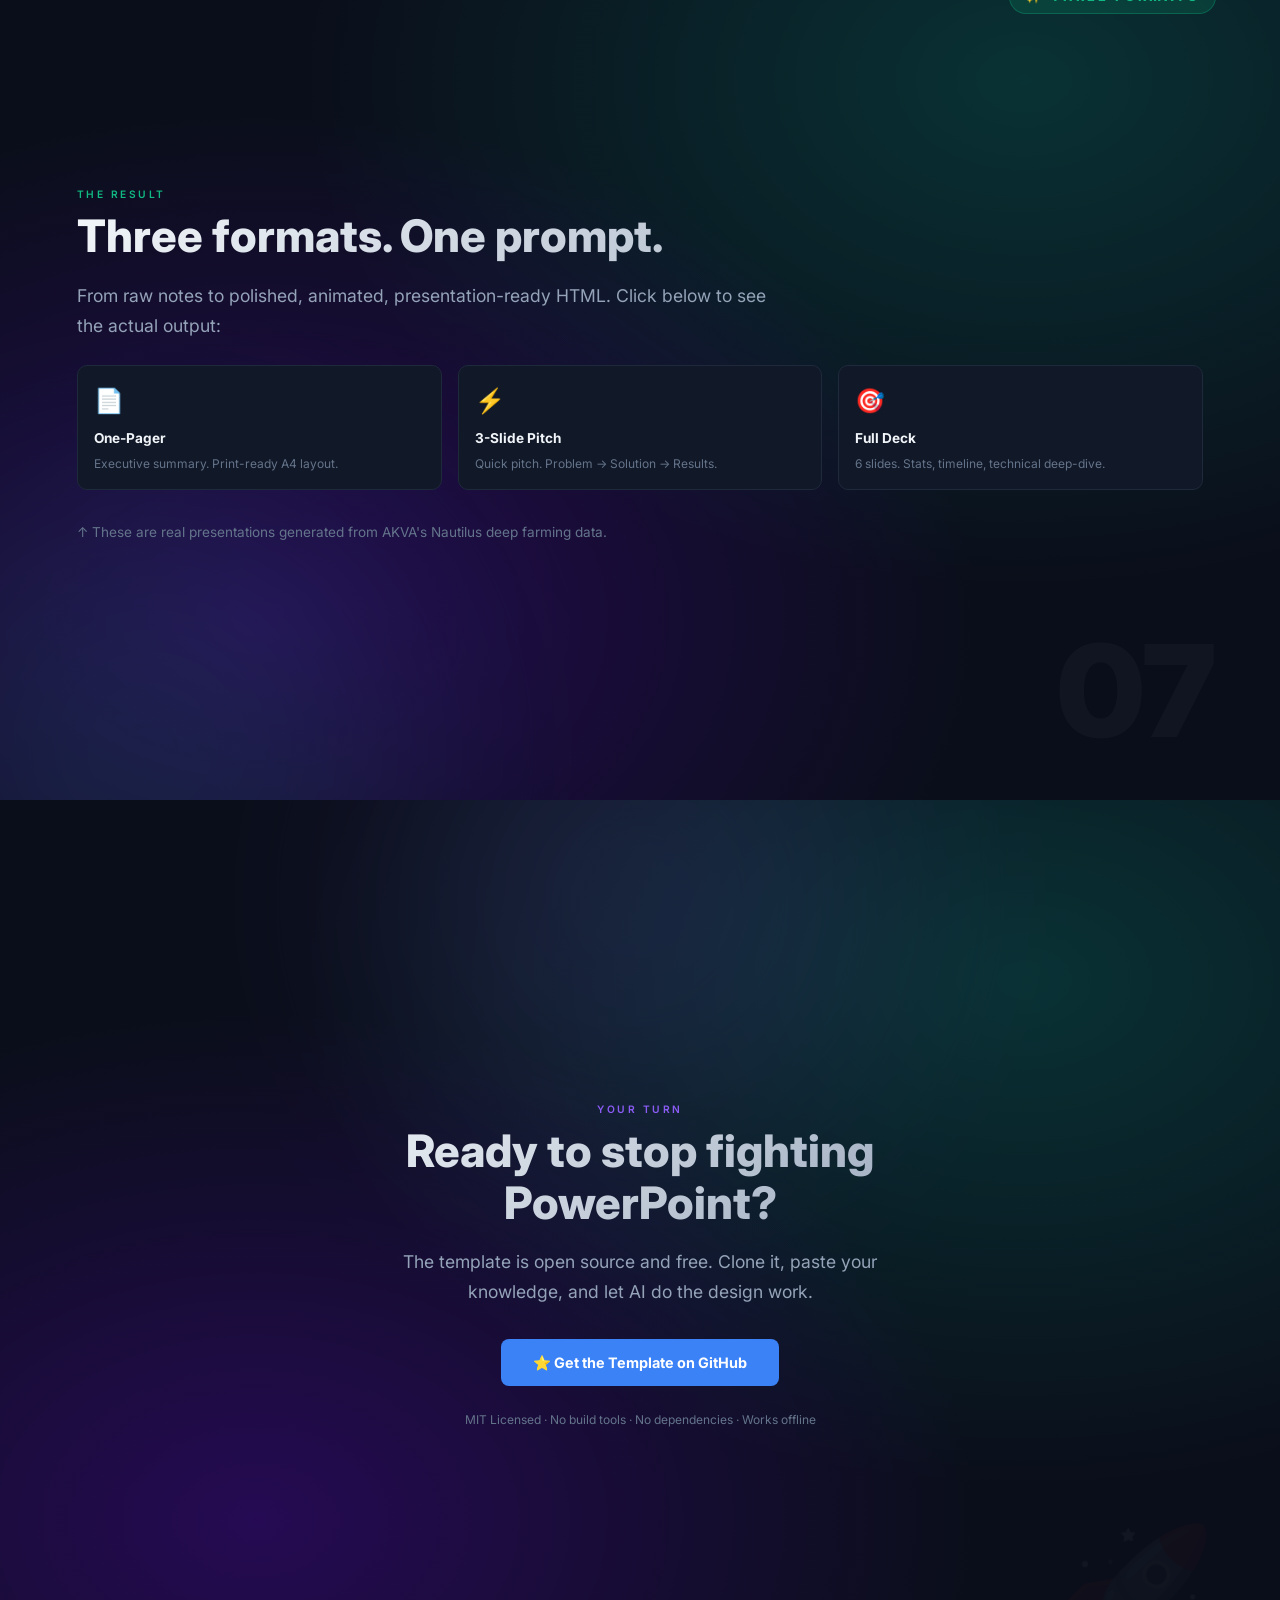
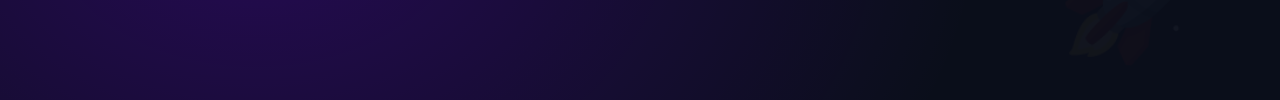
==== commit eb236740: "refactor: simplify Step 3 — paste knowledge into AI instead of dumping files" ====
--- a/walkthrough/index.html
+++ b/walkthrough/index.html
@@ -465,7 +465,7 @@
         </p>
         <p class="step-subtitle reveal" style="margin-top: 1rem; color: var(--accent-red); font-weight: 600;">
             Old approach → 2 hours fighting PowerPoint, aligning boxes, choosing fonts.<br>
-            New approach → dump your notes, let AI build the slides. Done in minutes.
+            New approach → paste your notes into AI, get polished slides. Done in minutes.
         </p>
         <div class="step-number">00</div>
     </div>
@@ -523,33 +523,42 @@
         <div class="step-number">02</div>
     </div>
 
-    <!-- ==================== STEP 3: Dump Knowledge ==================== -->
+    <!-- ==================== STEP 3: Add Knowledge to AI ==================== -->
     <div class="step">
         <div class="buzzword buzzword-amber">🧠 KNOWLEDGE IN</div>
         <div class="step-label reveal" style="color: var(--accent-amber);">STEP 3</div>
-        <h1 class="step-title reveal">Dump your knowledge</h1>
+        <h1 class="step-title reveal">Add your knowledge</h1>
         <p class="step-subtitle reveal">
-            Create a folder for your topic. Drop in your notes — markdown, text, URLs, whatever you have.
-            No formatting needed.
-        </p>
-
-        <div class="code-block reveal" style="--i: 2;">
-            <span class="code-prompt">$</span> <span class="code-command">mkdir</span> <span
-                class="code-string">akva-nautilus</span><br>
-            <span class="code-prompt">$</span> <span class="code-command">cp</span> <span
-                class="code-string">~/notes/nautilus-research.md akva-nautilus/</span>
+            Open Copilot Chat and paste in whatever you have — meeting notes, URLs, bullet points,
+            product specs. No formatting needed. The AI reads it all.
+        </p>
+
+        <div class="mockup-browser reveal" style="--i: 2;">
+            <div class="mockup-toolbar">
+                <div class="mockup-dot"></div>
+                <div class="mockup-dot"></div>
+                <div class="mockup-dot"></div>
+                <div class="mockup-url">Copilot Chat</div>
+            </div>
+            <div class="mockup-content" style="font-size: 0.8rem;">
+                <div style="display: flex; gap: 8px; align-items: flex-start;">
+                    <span
+                        style="background: var(--accent-blue); color: white; font-size: 0.65rem; padding: 2px 6px; border-radius: 4px; font-weight: 600; white-space: nowrap;">YOU</span>
+                    <span style="color: var(--text-secondary); line-height: 1.5;">Here's what I know about our Nautilus
+                        submersible pen system:<br><br>
+                        - World's first commercial submersible pen<br>
+                        - 50% fewer sea lice incidents<br>
+                        - Withstands Hs 3m waves during submersion<br>
+                        - Used by Nordlaks at Håbranden since 2024<br>
+                        - Check https://akvagroup.com/cage-farming/nautilus for more details
+                    </span>
+                </div>
+            </div>
         </div>
 
-        <div class="file-tree reveal" style="--i: 3; margin-top: 1.5rem;">
-            <span class="folder">📁 my-presentations/</span><br>
-            &nbsp;&nbsp;├── <span class="folder highlight">📁 akva-nautilus/</span> <span
-                class="new-badge">NEW</span><br>
-            &nbsp;&nbsp;│&nbsp;&nbsp; └── <span class="highlight">nautilus-research.md</span> <span
-                class="new-badge">YOUR NOTES</span><br>
-            &nbsp;&nbsp;├── <span class="folder">📁 _starter/</span><br>
-            &nbsp;&nbsp;├── <span class="folder">📁 shared/</span><br>
-            &nbsp;&nbsp;└── <span class="file">index.html</span>
-        </div>
+        <p class="reveal" style="--i: 3; margin-top: 1.25rem; font-size: 0.8rem; color: var(--text-muted);">
+            💡 Just paste raw notes, URLs, or key points. The AI does the research and structuring.
+        </p>
         <div class="step-number">03</div>
     </div>
 
@@ -574,7 +583,7 @@
                     <span
                         style="background: var(--accent-blue); color: white; font-size: 0.65rem; padding: 2px 6px; border-radius: 4px; font-weight: 600; white-space: nowrap;">YOU</span>
                     <span style="color: var(--text-secondary); line-height: 1.5;">@workspace Read .agent/skills/SKILL.md
-                        for the design system. Then read the notes in akva-nautilus/ and create three presentations: a
+                        for the design system. Based on the knowledge I just shared, create three presentations: a
                         one-pager, a 3-slide pitch, and a full 6-slide deck about AKVA's Nautilus deep farming
                         solution.</span>
                 </div>
@@ -650,7 +659,7 @@
         <div class="step-label reveal" style="color: var(--accent-green);">THE RESULT</div>
         <h1 class="step-title reveal">Three formats. One prompt.</h1>
         <p class="step-subtitle reveal">
-            From dumped notes to polished, animated, presentation-ready HTML.
+            From raw notes to polished, animated, presentation-ready HTML.
             Click below to see the actual output:
         </p>
 
@@ -684,7 +693,7 @@
         <div class="step-label reveal" style="color: var(--accent-purple);">YOUR TURN</div>
         <h1 class="step-title reveal" style="max-width: 700px;">Ready to stop fighting PowerPoint?</h1>
         <p class="step-subtitle reveal" style="text-align: center; max-width: 500px;">
-            The template is open source and free. Clone it, dump your notes,
+            The template is open source and free. Clone it, paste your knowledge,
             and let AI do the design work.
         </p>
 
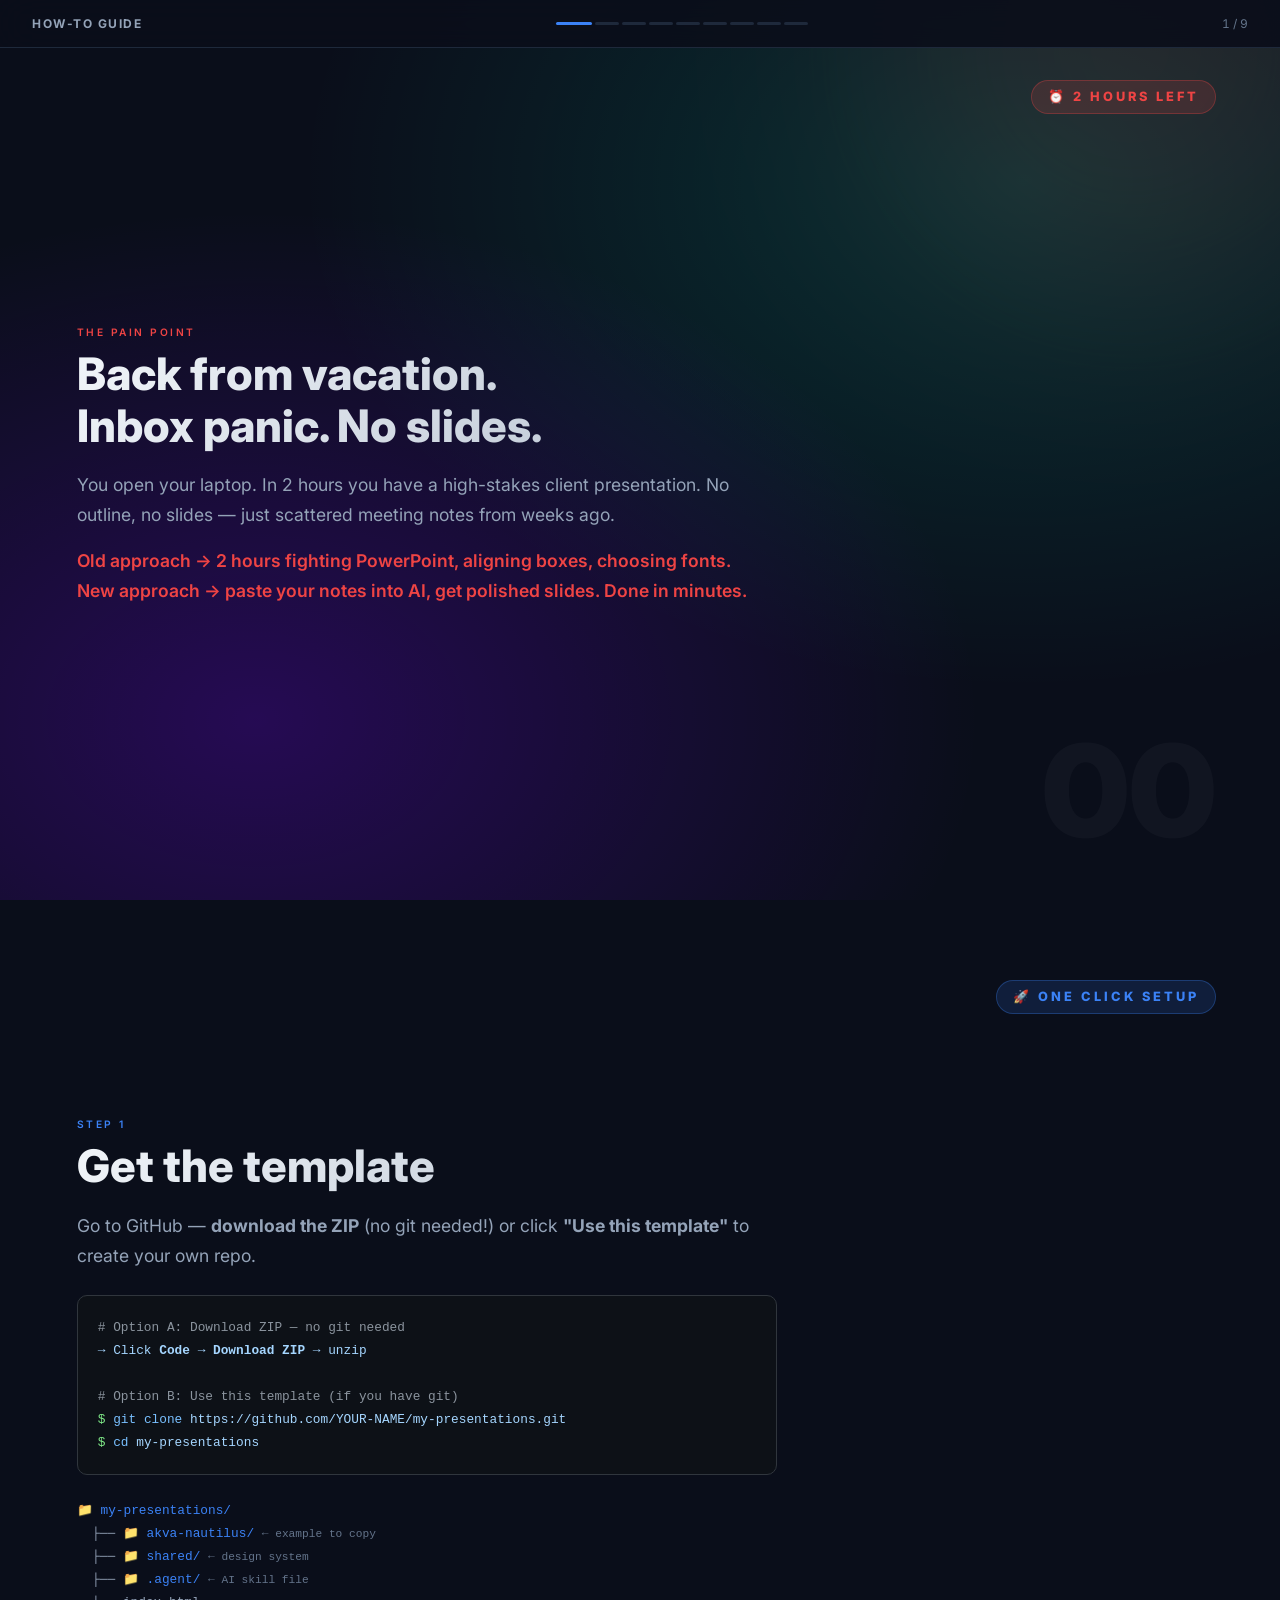
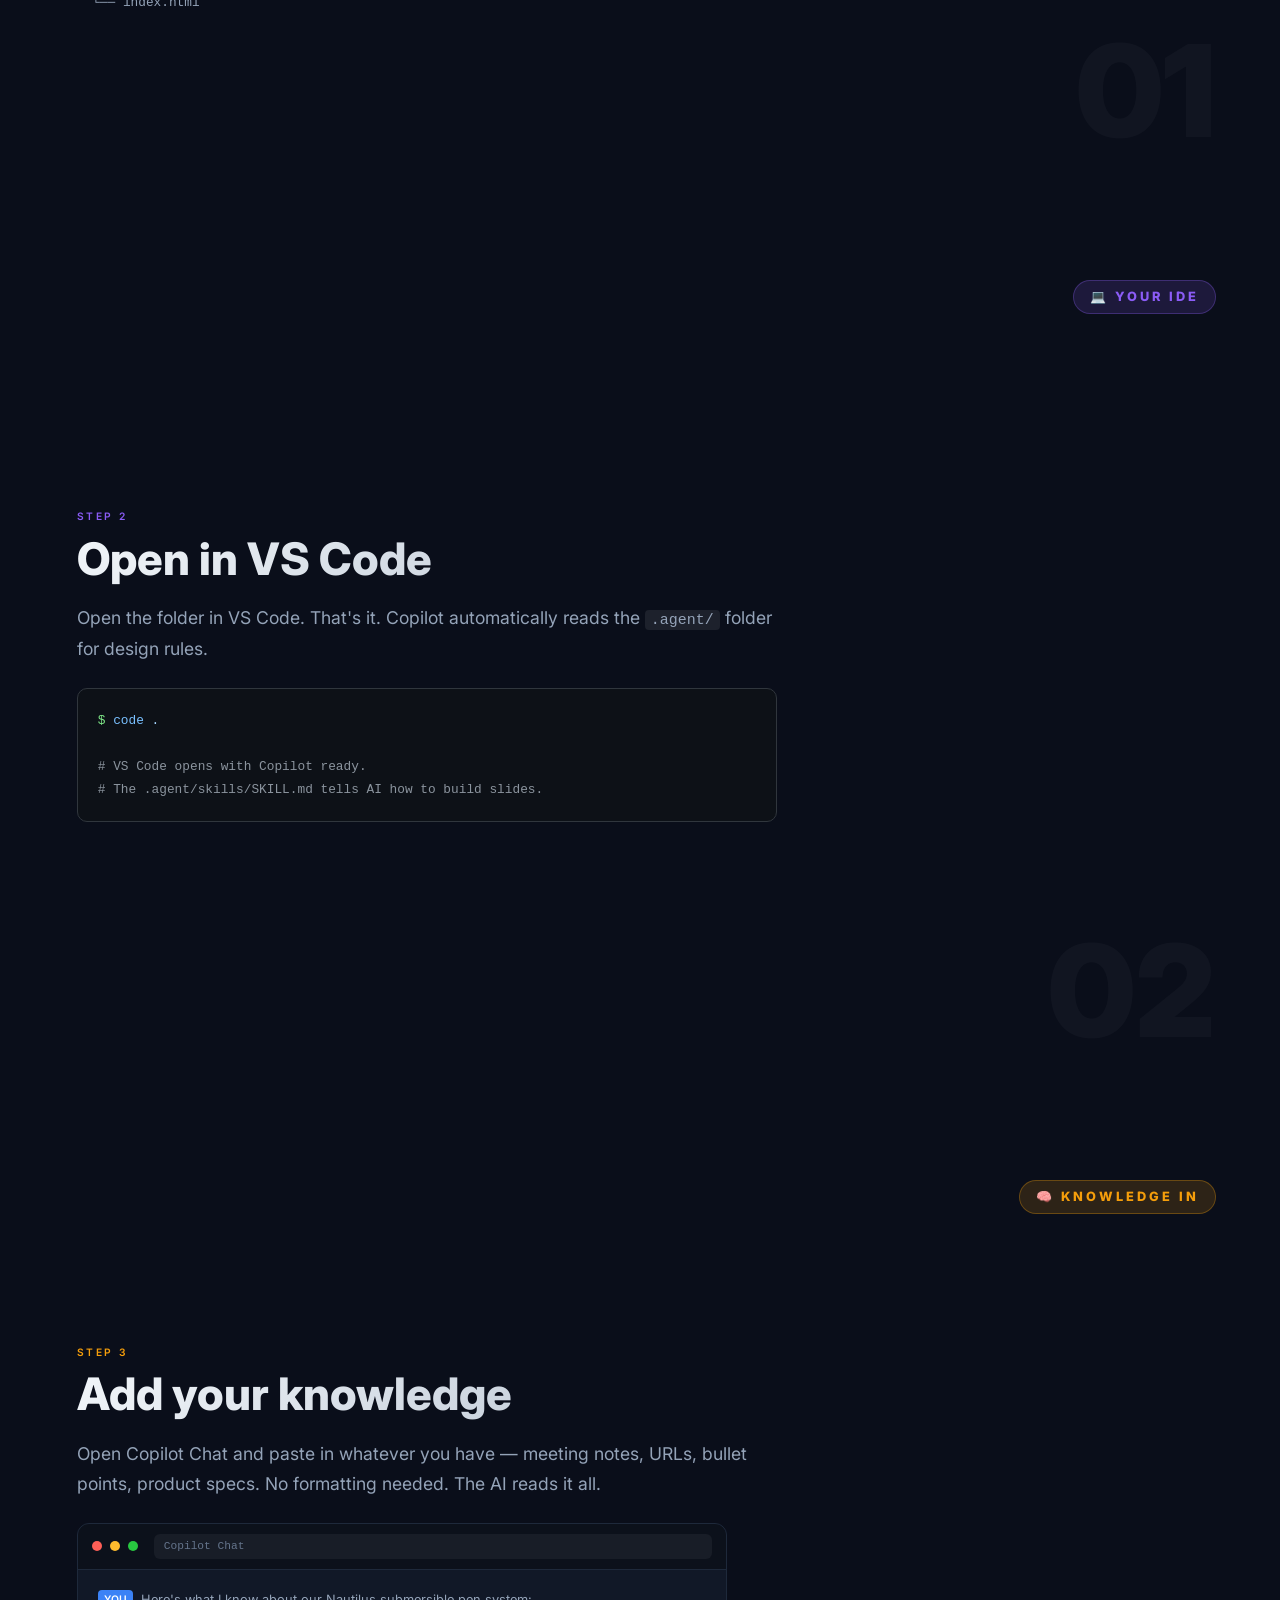
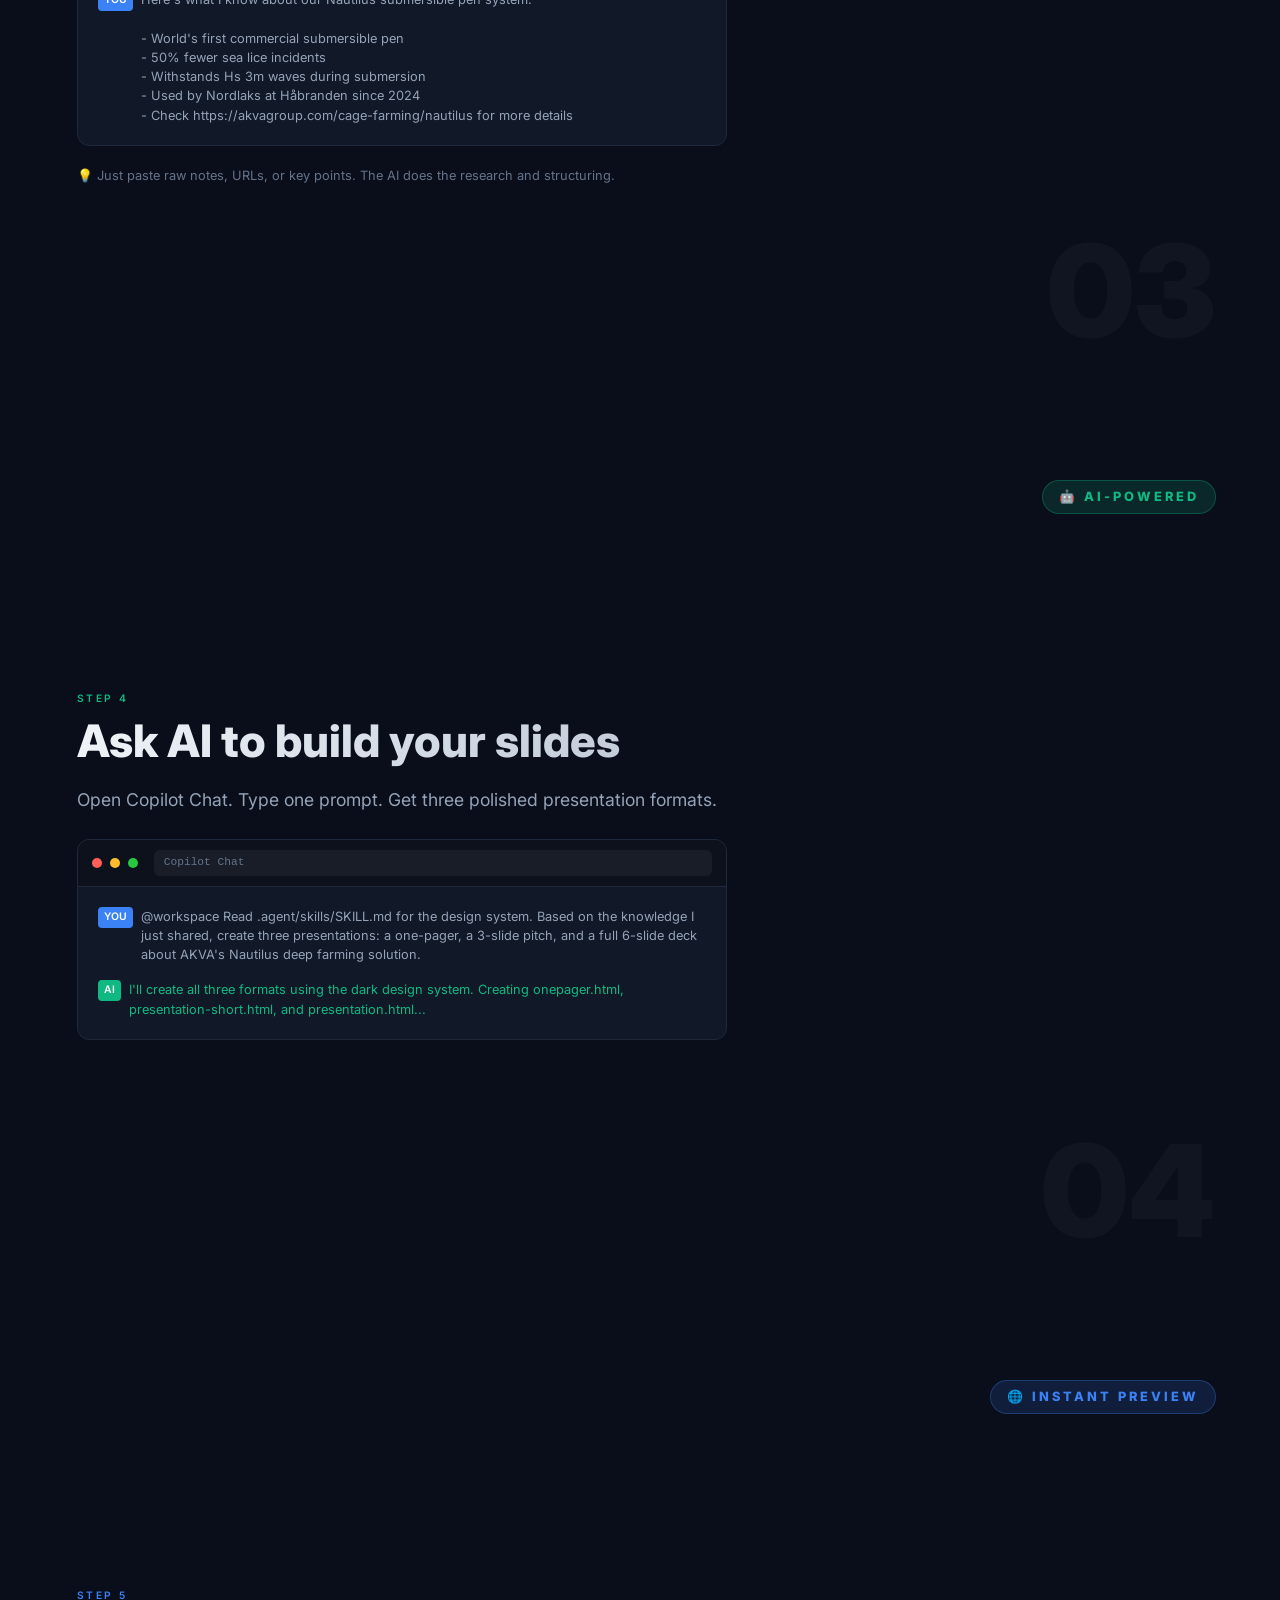
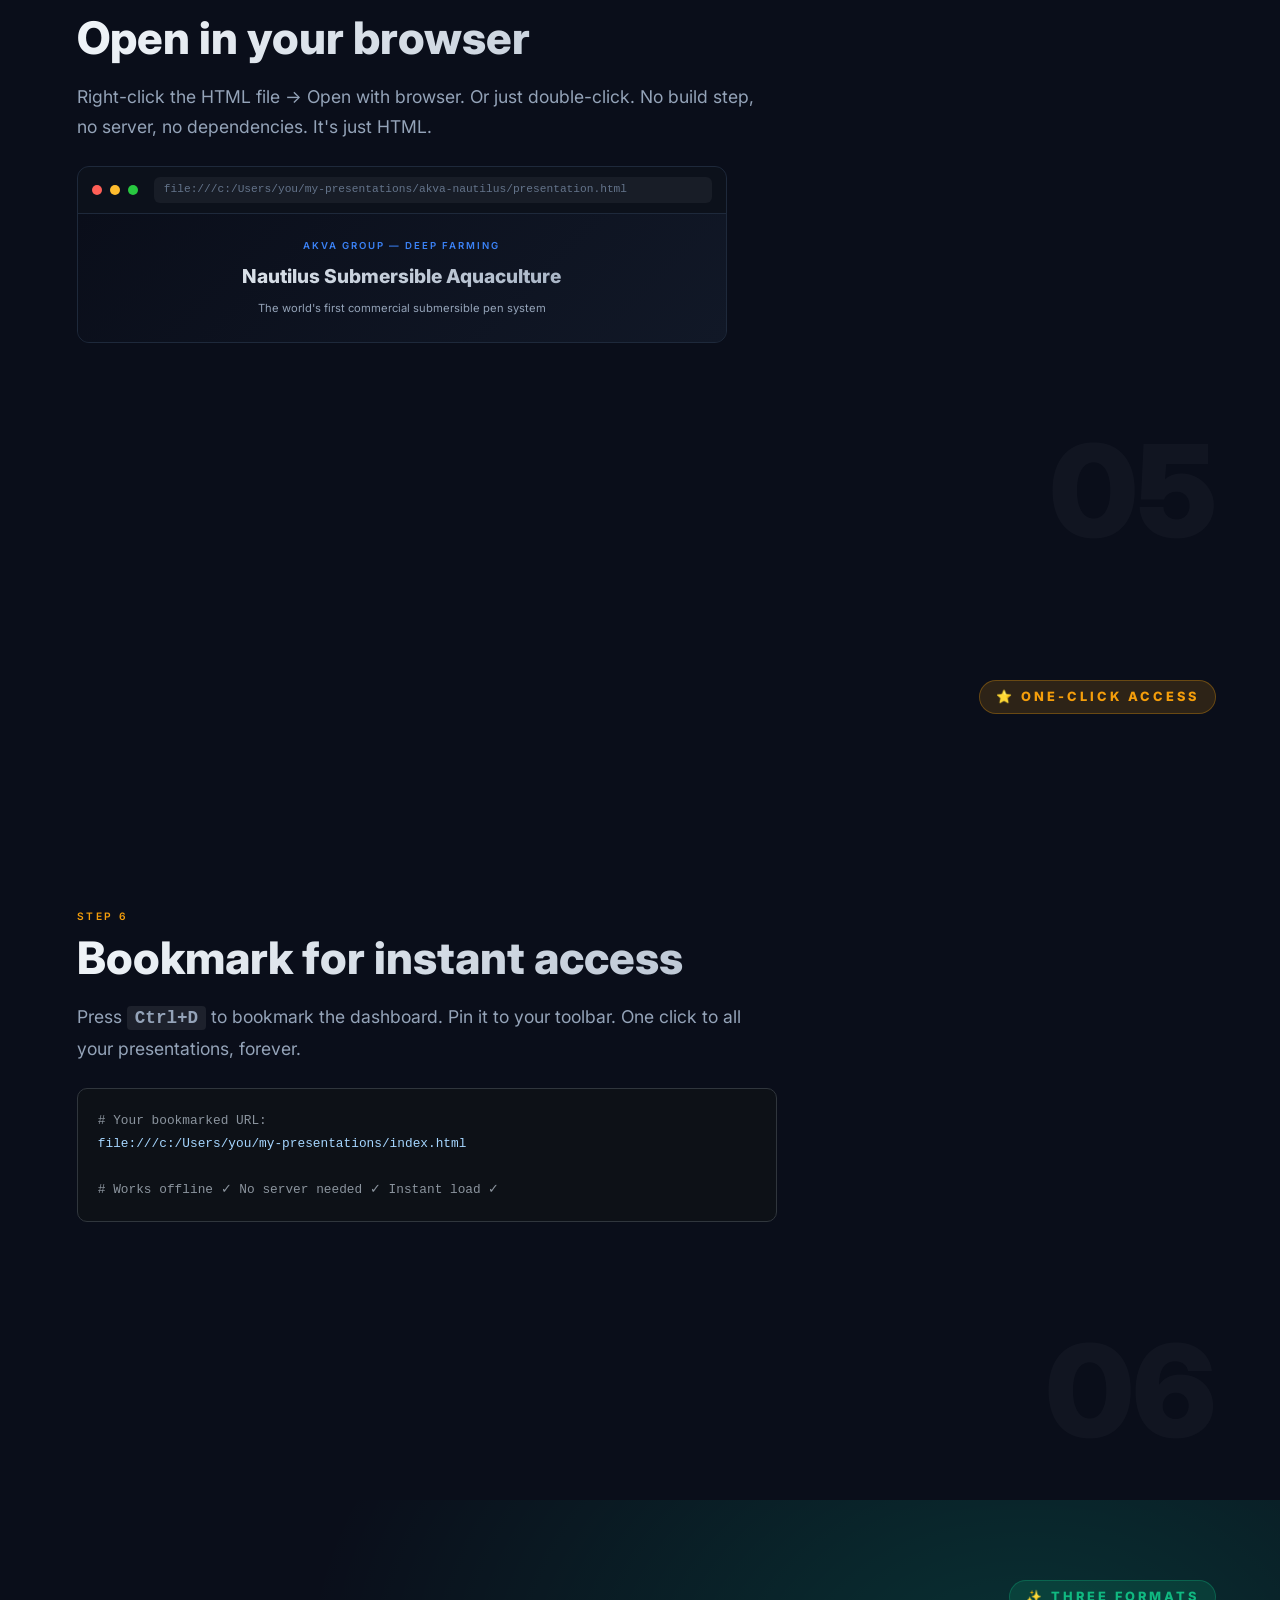
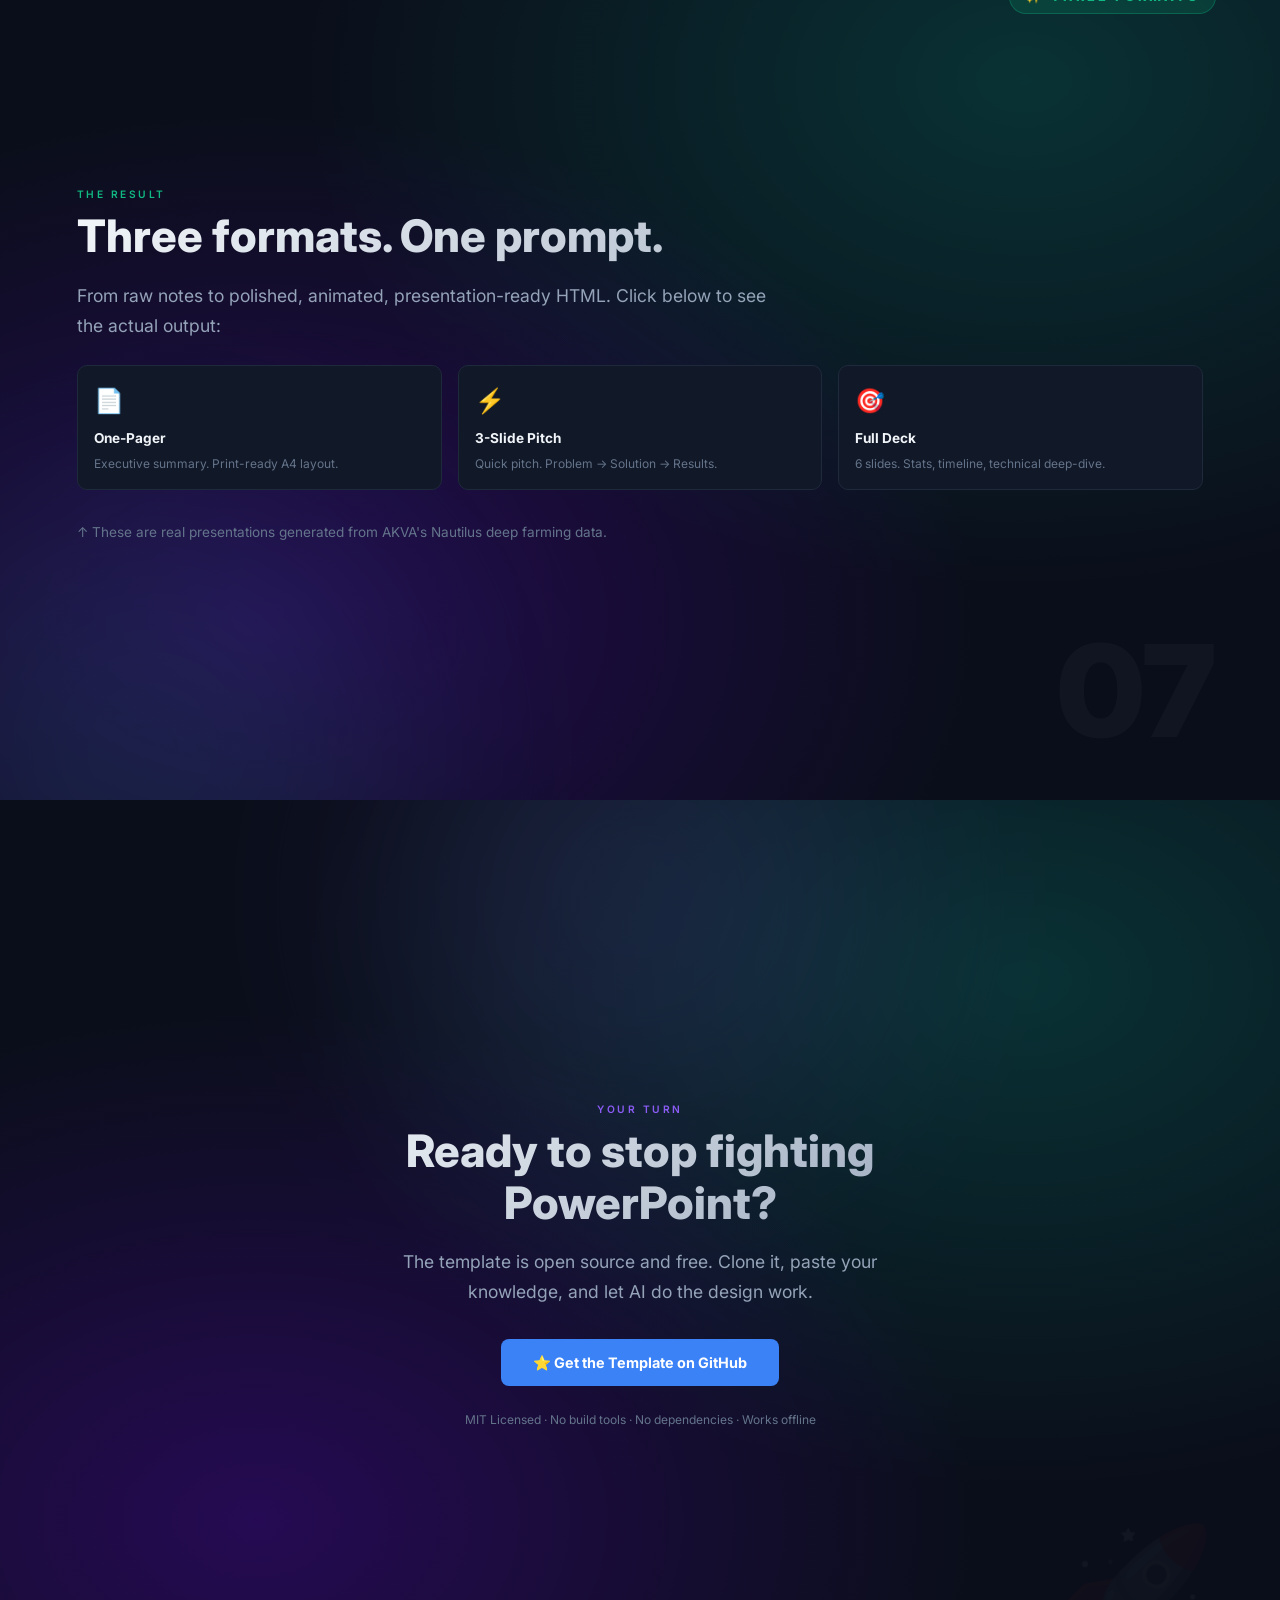
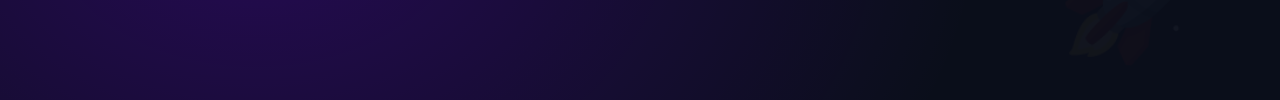
==== commit 8385e707: "docs: add Download ZIP option to Quick Start & walkthrough, replace _starter with akva-nautilus" ====
--- a/walkthrough/index.html
+++ b/walkthrough/index.html
@@ -474,13 +474,17 @@
     <div class="step">
         <div class="buzzword buzzword-blue">🚀 ONE CLICK SETUP</div>
         <div class="step-label reveal" style="color: var(--accent-blue);">STEP 1</div>
-        <h1 class="step-title reveal">Clone the template</h1>
+        <h1 class="step-title reveal">Get the template</h1>
         <p class="step-subtitle reveal">
-            Go to GitHub, click <strong>"Use this template"</strong>, give it a name, and clone it.
+            Go to GitHub — <strong>download the ZIP</strong> (no git needed!) or click <strong>"Use this
+                template"</strong> to create your own repo.
         </p>
 
         <div class="code-block reveal" style="--i: 2;">
-            <span class="code-comment"># Clone your new repo</span><br>
+            <span class="code-comment"># Option A: Download ZIP — no git needed</span><br>
+            <span class="code-string">→ Click <strong>Code</strong> → <strong>Download ZIP</strong> → unzip</span><br>
+            <br>
+            <span class="code-comment"># Option B: Use this template (if you have git)</span><br>
             <span class="code-prompt">$</span> <span class="code-command">git clone</span> <span
                 class="code-string">https://github.com/YOUR-NAME/my-presentations.git</span><br>
             <span class="code-prompt">$</span> <span class="code-command">cd</span> <span
@@ -489,9 +493,8 @@
 
         <div class="file-tree reveal" style="--i: 3; margin-top: 1.5rem;">
             <span class="folder">📁 my-presentations/</span><br>
-            &nbsp;&nbsp;├── <span class="folder">📁 _starter/</span><br>
-            &nbsp;&nbsp;│&nbsp;&nbsp; ├── <span class="file">onepager.html</span><br>
-            &nbsp;&nbsp;│&nbsp;&nbsp; └── <span class="file">presentation.html</span><br>
+            &nbsp;&nbsp;├── <span class="folder">📁 akva-nautilus/</span> <span
+                style="color: var(--text-muted); font-size: 0.7rem;">← example to copy</span><br>
             &nbsp;&nbsp;├── <span class="folder">📁 shared/</span> <span
                 style="color: var(--text-muted); font-size: 0.7rem;">← design system</span><br>
             &nbsp;&nbsp;├── <span class="folder">📁 .agent/</span> <span
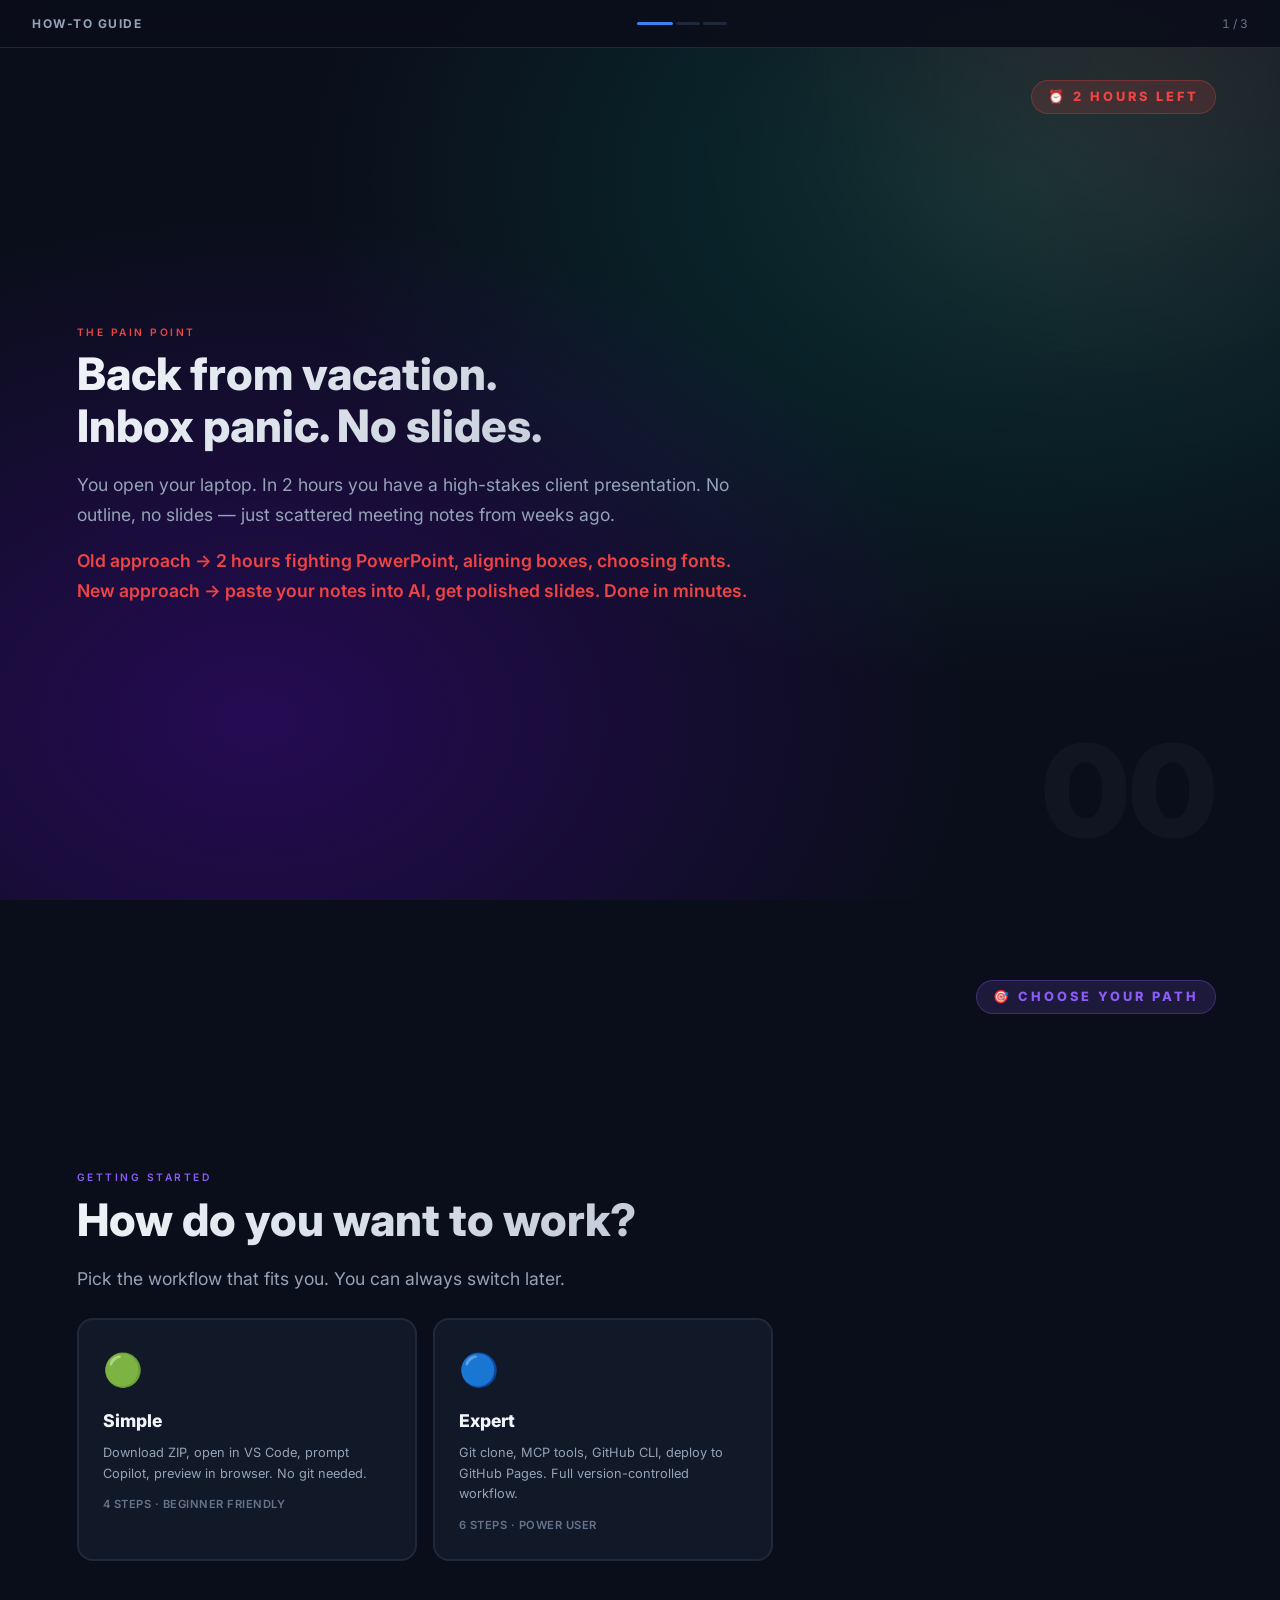
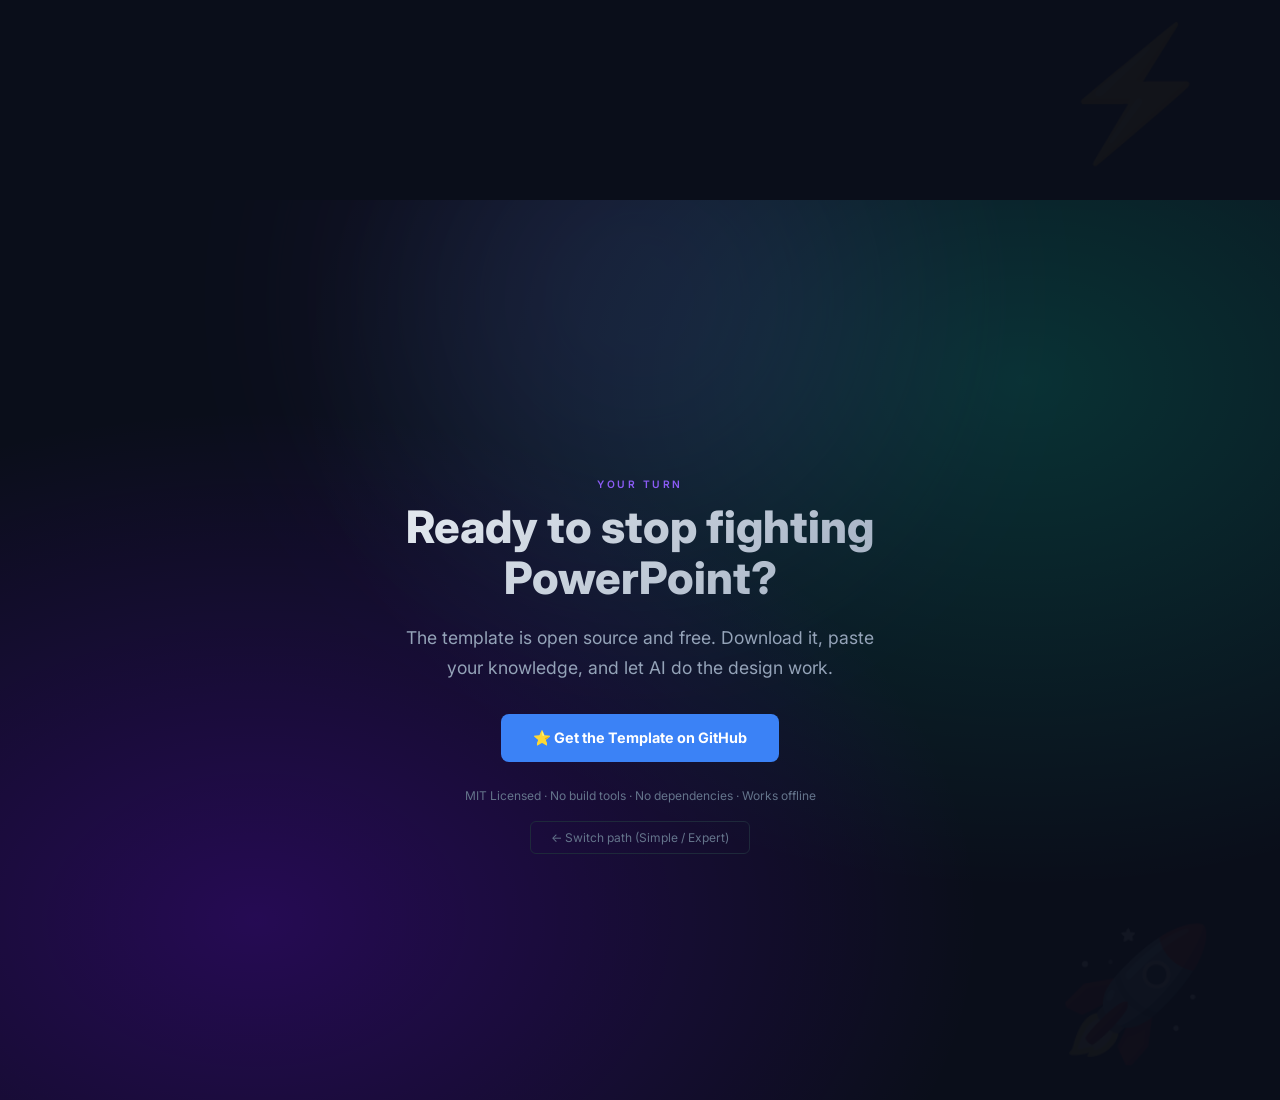
==== commit 6d41808d: "Refine README & dashboard: remove starter template, unify button styles, consolidate dashboard link," ====
--- a/walkthrough/index.html
+++ b/walkthrough/index.html
@@ -107,6 +107,10 @@
             overflow: hidden;
         }
 
+        .step.hidden-step {
+            display: none !important;
+        }
+
         /* ========== BUZZWORD OVERLAY ========== */
         .buzzword {
             position: absolute;
@@ -325,6 +329,62 @@
             font-weight: 600;
         }
 
+        /* ========== PATH CHOOSER CARDS ========== */
+        .path-card {
+            background: var(--bg-card);
+            border: 2px solid var(--border);
+            border-radius: 16px;
+            padding: 1.5rem;
+            flex: 1;
+            min-width: 240px;
+            max-width: 340px;
+            cursor: pointer;
+            transition: all 0.3s;
+            text-decoration: none;
+            color: inherit;
+        }
+
+        .path-card:hover {
+            transform: translateY(-4px);
+        }
+
+        .path-card.path-simple:hover,
+        .path-card.path-simple.selected {
+            border-color: var(--accent-green);
+            box-shadow: 0 0 30px rgba(16, 185, 129, 0.15);
+        }
+
+        .path-card.path-expert:hover,
+        .path-card.path-expert.selected {
+            border-color: var(--accent-blue);
+            box-shadow: 0 0 30px rgba(59, 130, 246, 0.15);
+        }
+
+        .path-card-emoji {
+            font-size: 2rem;
+            margin-bottom: 0.75rem;
+        }
+
+        .path-card-title {
+            font-weight: 800;
+            font-size: 1.1rem;
+            margin-bottom: 0.5rem;
+        }
+
+        .path-card-desc {
+            font-size: 0.8rem;
+            color: var(--text-secondary);
+            line-height: 1.6;
+        }
+
+        .path-card-steps {
+            font-size: 0.7rem;
+            color: var(--text-muted);
+            margin-top: 0.75rem;
+            font-weight: 600;
+            letter-spacing: 0.5px;
+        }
+
         /* ========== CARDS ========== */
         .cards-row {
             display: flex;
@@ -401,6 +461,14 @@
                 var(--bg-dark);
         }
 
+        /* ========== INLINE CODE ========== */
+        code {
+            background: rgba(255, 255, 255, 0.08);
+            padding: 2px 6px;
+            border-radius: 4px;
+            font-size: 0.85em;
+        }
+
         /* ========== RESPONSIVE ========== */
         @media (max-height: 700px) {
             .step {
@@ -454,7 +522,7 @@
     </div>
 
     <!-- ==================== STEP 0: The Pain Point ==================== -->
-    <div class="step gradient-bg">
+    <div class="step gradient-bg" data-path="both">
         <div class="hero-glow" style="top: -200px; right: -100px; background: #ef4444;"></div>
         <div class="buzzword buzzword-red">⏰ 2 HOURS LEFT</div>
         <div class="step-label reveal" style="color: var(--accent-red);">THE PAIN POINT</div>
@@ -470,25 +538,185 @@
         <div class="step-number">00</div>
     </div>
 
-    <!-- ==================== STEP 1: Clone the Repo ==================== -->
-    <div class="step">
-        <div class="buzzword buzzword-blue">🚀 ONE CLICK SETUP</div>
+    <!-- ==================== PATH CHOOSER ==================== -->
+    <div class="step" data-path="both" id="pathChooser">
+        <div class="buzzword buzzword-purple">🎯 CHOOSE YOUR PATH</div>
+        <div class="step-label reveal" style="color: var(--accent-purple);">GETTING STARTED</div>
+        <h1 class="step-title reveal">How do you want to work?</h1>
+        <p class="step-subtitle reveal">Pick the workflow that fits you. You can always switch later.</p>
+
+        <div class="cards-row reveal" style="--i: 2; max-width: 720px;">
+            <div class="path-card path-simple" onclick="choosePath('simple')">
+                <div class="path-card-emoji">🟢</div>
+                <div class="path-card-title">Simple</div>
+                <div class="path-card-desc">
+                    Download ZIP, open in VS Code, prompt Copilot, preview in browser. No git needed.
+                </div>
+                <div class="path-card-steps">4 STEPS · BEGINNER FRIENDLY</div>
+            </div>
+            <div class="path-card path-expert" onclick="choosePath('expert')">
+                <div class="path-card-emoji">🔵</div>
+                <div class="path-card-title">Expert</div>
+                <div class="path-card-desc">
+                    Git clone, MCP tools, GitHub CLI, deploy to GitHub Pages. Full version-controlled workflow.
+                </div>
+                <div class="path-card-steps">6 STEPS · POWER USER</div>
+            </div>
+        </div>
+        <div class="step-number">⚡</div>
+    </div>
+
+    <!-- ==================== SIMPLE 1: Download & Open ==================== -->
+    <div class="step" data-path="simple">
+        <div class="buzzword buzzword-green">🟢 SIMPLE PATH</div>
+        <div class="step-label reveal" style="color: var(--accent-green);">STEP 1</div>
+        <h1 class="step-title reveal">Download & open in VS Code</h1>
+        <p class="step-subtitle reveal">
+            Go to the <a href="https://github.com/MartinJuhler/Presentation-Template" target="_blank"
+                style="color: var(--accent-blue);">GitHub repo</a>,
+            click <strong>Code → Download ZIP</strong>, unzip, and open the folder in VS Code.
+        </p>
+
+        <div class="code-block reveal" style="--i: 2;">
+            <span class="code-comment"># 1. Download ZIP from GitHub</span><br>
+            <span class="code-string">→ Click <strong>Code</strong> → <strong>Download ZIP</strong> →
+                unzip</span><br>
+            <br>
+            <span class="code-comment"># 2. Open in VS Code</span><br>
+            <span class="code-string">→ Right-click unzipped folder → "Open with Code"</span><br>
+            <br>
+            <span class="code-comment"># Copilot automatically reads the .agent/ skill file ✓</span>
+        </div>
+        <div class="step-number">01</div>
+    </div>
+
+    <!-- ==================== SIMPLE 2: Prompt Copilot ==================== -->
+    <div class="step" data-path="simple">
+        <div class="buzzword buzzword-green">🟢 SIMPLE PATH</div>
+        <div class="step-label reveal" style="color: var(--accent-green);">STEP 2</div>
+        <h1 class="step-title reveal">Prompt Copilot</h1>
+        <p class="step-subtitle reveal">
+            Open Copilot Chat, paste your content (meeting notes, bullet points, specs), then ask it to build your
+            slides.
+        </p>
+
+        <div class="mockup-browser reveal" style="--i: 2;">
+            <div class="mockup-toolbar">
+                <div class="mockup-dot"></div>
+                <div class="mockup-dot"></div>
+                <div class="mockup-dot"></div>
+                <div class="mockup-url">Copilot Chat</div>
+            </div>
+            <div class="mockup-content" style="font-size: 0.8rem;">
+                <div style="display: flex; gap: 8px; align-items: flex-start; margin-bottom: 1rem;">
+                    <span
+                        style="background: var(--accent-blue); color: white; font-size: 0.65rem; padding: 2px 6px; border-radius: 4px; font-weight: 600; white-space: nowrap;">YOU</span>
+                    <span style="color: var(--text-secondary); line-height: 1.5;">@workspace Read
+                        .agent/skills/SKILL.md for the design system.
+                        Here are my notes: [paste your content]<br><br>
+                        Create three presentations about [your topic]:
+                        a one-pager, a 3-slide pitch, and a full 6-slide deck.</span>
+                </div>
+                <div style="display: flex; gap: 8px; align-items: flex-start;">
+                    <span
+                        style="background: var(--accent-green); color: white; font-size: 0.65rem; padding: 2px 6px; border-radius: 4px; font-weight: 600; white-space: nowrap;">AI</span>
+                    <span style="color: var(--accent-green); line-height: 1.5;">I'll create all three formats using the
+                        dark design system. Creating onepager.html, presentation-short.html, and
+                        presentation.html...</span>
+                </div>
+            </div>
+        </div>
+        <div class="step-number">02</div>
+    </div>
+
+    <!-- ==================== SIMPLE 3: Save & Preview ==================== -->
+    <div class="step" data-path="simple">
+        <div class="buzzword buzzword-green">🟢 SIMPLE PATH</div>
+        <div class="step-label reveal" style="color: var(--accent-green);">STEP 3</div>
+        <h1 class="step-title reveal">Save & preview</h1>
+        <p class="step-subtitle reveal">
+            Save the generated HTML files into a new project folder (e.g. <code>my-project/</code>).
+            Then open <code>index.html</code> in your browser to see the dashboard with all your presentations.
+        </p>
+
+        <div class="mockup-browser reveal" style="--i: 2;">
+            <div class="mockup-toolbar">
+                <div class="mockup-dot"></div>
+                <div class="mockup-dot"></div>
+                <div class="mockup-dot"></div>
+                <div class="mockup-url">file:///c:/Users/you/my-presentations/index.html</div>
+            </div>
+            <div class="mockup-content"
+                style="background: linear-gradient(135deg, #0a0e1a, #111827); padding: 1.5rem; text-align: center;">
+                <div
+                    style="font-size: 0.6rem; font-weight: 600; letter-spacing: 2px; color: var(--accent-blue); text-transform: uppercase;">
+                    YOUR PRESENTATIONS</div>
+                <div
+                    style="font-size: 1.2rem; font-weight: 800; margin: 0.5rem 0; background: linear-gradient(135deg, #f1f5f9, #94a3b8); -webkit-background-clip: text; background-clip: text; -webkit-text-fill-color: transparent;">
+                    Dashboard</div>
+                <div style="font-size: 0.7rem; color: var(--text-secondary);">All your presentations in one place — just
+                    open this file</div>
+            </div>
+        </div>
+
+        <p class="reveal" style="--i: 3; margin-top: 1.25rem; font-size: 0.8rem; color: var(--text-muted);">
+            💡 Bookmark <code>index.html</code> for instant one-click access. Works offline, no server needed.
+        </p>
+        <div class="step-number">03</div>
+    </div>
+
+    <!-- ==================== SIMPLE 4: Done / Results ==================== -->
+    <div class="step gradient-bg" data-path="simple">
+        <div class="hero-glow" style="bottom: -200px; left: -100px; background: #10b981;"></div>
+        <div class="buzzword buzzword-green">✨ THREE FORMATS</div>
+        <div class="step-label reveal" style="color: var(--accent-green);">DONE!</div>
+        <h1 class="step-title reveal">Three formats. One prompt.</h1>
+        <p class="step-subtitle reveal">
+            From raw notes to polished, animated, presentation-ready HTML.
+            Click below to see actual example output:
+        </p>
+
+        <div class="cards-row reveal" style="--i: 2;">
+            <a href="../akva-nautilus/onepager.html" class="mini-card">
+                <div class="mini-card-icon">📄</div>
+                <div class="mini-card-title">One-Pager</div>
+                <div class="mini-card-desc">Executive summary. Print-ready A4 layout.</div>
+            </a>
+            <a href="../akva-nautilus/presentation-short.html" class="mini-card">
+                <div class="mini-card-icon">⚡</div>
+                <div class="mini-card-title">3-Slide Pitch</div>
+                <div class="mini-card-desc">Quick pitch. Problem → Solution → Results.</div>
+            </a>
+            <a href="../akva-nautilus/presentation.html" class="mini-card">
+                <div class="mini-card-icon">🎯</div>
+                <div class="mini-card-title">Full Deck</div>
+                <div class="mini-card-desc">6 slides. Stats, timeline, technical deep-dive.</div>
+            </a>
+        </div>
+
+        <p class="reveal" style="--i: 4; margin-top: 2rem; font-size: 0.85rem; color: var(--text-muted);">
+            ↑ These are real presentations generated from AKVA's Nautilus deep farming data.
+        </p>
+        <div class="step-number">04</div>
+    </div>
+
+    <!-- ==================== EXPERT 1: Clone & Setup ==================== -->
+    <div class="step" data-path="expert">
+        <div class="buzzword buzzword-blue">🔵 EXPERT PATH</div>
         <div class="step-label reveal" style="color: var(--accent-blue);">STEP 1</div>
-        <h1 class="step-title reveal">Get the template</h1>
+        <h1 class="step-title reveal">Use the template & clone</h1>
         <p class="step-subtitle reveal">
-            Go to GitHub — <strong>download the ZIP</strong> (no git needed!) or click <strong>"Use this
-                template"</strong> to create your own repo.
+            Click <strong>"Use this template"</strong> on GitHub to create your own repo, then clone and open in VS
+            Code.
         </p>
 
         <div class="code-block reveal" style="--i: 2;">
-            <span class="code-comment"># Option A: Download ZIP — no git needed</span><br>
-            <span class="code-string">→ Click <strong>Code</strong> → <strong>Download ZIP</strong> → unzip</span><br>
-            <br>
-            <span class="code-comment"># Option B: Use this template (if you have git)</span><br>
+            <span class="code-comment"># Create your repo from the template on GitHub, then:</span><br>
             <span class="code-prompt">$</span> <span class="code-command">git clone</span> <span
                 class="code-string">https://github.com/YOUR-NAME/my-presentations.git</span><br>
             <span class="code-prompt">$</span> <span class="code-command">cd</span> <span
-                class="code-string">my-presentations</span>
+                class="code-string">my-presentations</span><br>
+            <span class="code-prompt">$</span> <span class="code-command">code</span> <span class="code-string">.</span>
         </div>
 
         <div class="file-tree reveal" style="--i: 3; margin-top: 1.5rem;">
@@ -504,31 +732,54 @@
         <div class="step-number">01</div>
     </div>
 
-    <!-- ==================== STEP 2: Open in VS Code ==================== -->
-    <div class="step">
-        <div class="buzzword buzzword-purple">💻 YOUR IDE</div>
+    <!-- ==================== EXPERT 2: MCP & CLI Setup ==================== -->
+    <div class="step" data-path="expert">
+        <div class="buzzword buzzword-blue">🔵 EXPERT PATH</div>
         <div class="step-label reveal" style="color: var(--accent-purple);">STEP 2</div>
-        <h1 class="step-title reveal">Open in VS Code</h1>
+        <h1 class="step-title reveal">Supercharge with MCP & CLI</h1>
         <p class="step-subtitle reveal">
-            Open the folder in VS Code. That's it. Copilot automatically reads the
-            <code
-                style="background: rgba(255,255,255,0.08); padding: 2px 6px; border-radius: 4px; font-size: 0.85em;">.agent/</code>
-            folder for design rules.
-        </p>
-
-        <div class="code-block reveal" style="--i: 2;">
-            <span class="code-prompt">$</span> <span class="code-command">code</span> <span
-                class="code-string">.</span><br>
-            <br>
-            <span class="code-comment"># VS Code opens with Copilot ready.</span><br>
-            <span class="code-comment"># The .agent/skills/SKILL.md tells AI how to build slides.</span>
-        </div>
+            Give Copilot direct access to your tools. Ask it to configure MCP servers or use the GitHub CLI.
+        </p>
+
+        <div class="mockup-browser reveal" style="--i: 2;">
+            <div class="mockup-toolbar">
+                <div class="mockup-dot"></div>
+                <div class="mockup-dot"></div>
+                <div class="mockup-dot"></div>
+                <div class="mockup-url">Copilot Chat — Agent Mode</div>
+            </div>
+            <div class="mockup-content" style="font-size: 0.8rem;">
+                <div style="display: flex; gap: 8px; align-items: flex-start; margin-bottom: 1rem;">
+                    <span
+                        style="background: var(--accent-blue); color: white; font-size: 0.65rem; padding: 2px 6px; border-radius: 4px; font-weight: 600; white-space: nowrap;">YOU</span>
+                    <span style="color: var(--text-secondary); line-height: 1.5;">
+                        Set up MCP access for this project:<br>
+                        — GitHub MCP server for repo operations<br>
+                        — Git CLI for version control<br>
+                        — Configure .vscode/mcp.json if needed
+                    </span>
+                </div>
+                <div style="display: flex; gap: 8px; align-items: flex-start;">
+                    <span
+                        style="background: var(--accent-green); color: white; font-size: 0.65rem; padding: 2px 6px; border-radius: 4px; font-weight: 600; white-space: nowrap;">AI</span>
+                    <span style="color: var(--accent-green); line-height: 1.5;">
+                        I'll configure MCP for you. Creating .vscode/mcp.json with GitHub server access.
+                        I can now create branches, commit, push, and deploy directly…
+                    </span>
+                </div>
+            </div>
+        </div>
+
+        <p class="reveal" style="--i: 3; margin-top: 1.25rem; font-size: 0.8rem; color: var(--text-muted);">
+            💡 With MCP, Copilot can directly create repos, push commits, open PRs, and enable GitHub Pages — all from
+            chat.
+        </p>
         <div class="step-number">02</div>
     </div>
 
-    <!-- ==================== STEP 3: Add Knowledge to AI ==================== -->
-    <div class="step">
-        <div class="buzzword buzzword-amber">🧠 KNOWLEDGE IN</div>
+    <!-- ==================== EXPERT 3: Paste Knowledge ==================== -->
+    <div class="step" data-path="expert">
+        <div class="buzzword buzzword-blue">🔵 EXPERT PATH</div>
         <div class="step-label reveal" style="color: var(--accent-amber);">STEP 3</div>
         <h1 class="step-title reveal">Add your knowledge</h1>
         <p class="step-subtitle reveal">
@@ -565,13 +816,13 @@
         <div class="step-number">03</div>
     </div>
 
-    <!-- ==================== STEP 4: AI Generates ==================== -->
-    <div class="step">
-        <div class="buzzword buzzword-green">🤖 AI-POWERED</div>
+    <!-- ==================== EXPERT 4: AI Generates ==================== -->
+    <div class="step" data-path="expert">
+        <div class="buzzword buzzword-blue">🔵 EXPERT PATH</div>
         <div class="step-label reveal" style="color: var(--accent-green);">STEP 4</div>
-        <h1 class="step-title reveal">Ask AI to build your slides</h1>
+        <h1 class="step-title reveal">AI builds your slides</h1>
         <p class="step-subtitle reveal">
-            Open Copilot Chat. Type one prompt. Get three polished presentation formats.
+            One prompt. Three polished presentation formats. The AI uses the design system automatically.
         </p>
 
         <div class="mockup-browser reveal" style="--i: 2;">
@@ -602,14 +853,13 @@
         <div class="step-number">04</div>
     </div>
 
-    <!-- ==================== STEP 5: Open in Browser ==================== -->
-    <div class="step">
-        <div class="buzzword buzzword-blue">🌐 INSTANT PREVIEW</div>
+    <!-- ==================== EXPERT 5: Preview ==================== -->
+    <div class="step" data-path="expert">
+        <div class="buzzword buzzword-blue">🔵 EXPERT PATH</div>
         <div class="step-label reveal" style="color: var(--accent-blue);">STEP 5</div>
-        <h1 class="step-title reveal">Open in your browser</h1>
+        <h1 class="step-title reveal">Preview & iterate</h1>
         <p class="step-subtitle reveal">
-            Right-click the HTML file → Open with browser. Or just double-click.
-            No build step, no server, no dependencies. It's just HTML.
+            Open the HTML files in your browser. Tweak, re-prompt, iterate. Once happy, commit and push.
         </p>
 
         <div class="mockup-browser reveal" style="--i: 2;">
@@ -631,72 +881,66 @@
                     pen system</div>
             </div>
         </div>
+
+        <div class="code-block reveal" style="--i: 3;">
+            <span class="code-comment"># Happy? Commit and push</span><br>
+            <span class="code-prompt">$</span> <span class="code-command">git add</span> <span
+                class="code-string">.</span><br>
+            <span class="code-prompt">$</span> <span class="code-command">git commit</span> <span class="code-string">-m
+                "Add nautilus presentations"</span><br>
+            <span class="code-prompt">$</span> <span class="code-command">git push</span>
+        </div>
         <div class="step-number">05</div>
     </div>
 
-    <!-- ==================== STEP 6: Bookmark It ==================== -->
-    <div class="step">
-        <div class="buzzword buzzword-amber">⭐ ONE-CLICK ACCESS</div>
-        <div class="step-label reveal" style="color: var(--accent-amber);">STEP 6</div>
-        <h1 class="step-title reveal">Bookmark for instant access</h1>
+    <!-- ==================== EXPERT 6: Deploy ==================== -->
+    <div class="step" data-path="expert">
+        <div class="buzzword buzzword-blue">🔵 EXPERT PATH</div>
+        <div class="step-label reveal" style="color: var(--accent-green);">STEP 6</div>
+        <h1 class="step-title reveal">Deploy to GitHub Pages</h1>
         <p class="step-subtitle reveal">
-            Press <code
-                style="background: rgba(255,255,255,0.08); padding: 2px 8px; border-radius: 4px; font-weight: 600;">Ctrl+D</code>
-            to bookmark the dashboard.
-            Pin it to your toolbar. One click to all your presentations, forever.
+            Enable GitHub Pages and your presentations are live. Share the link with anyone — no hosting needed.
         </p>
 
         <div class="code-block reveal" style="--i: 2;">
-            <span class="code-comment"># Your bookmarked URL:</span><br>
-            <span class="code-string">file:///c:/Users/you/my-presentations/index.html</span><br>
+            <span class="code-comment"># Ask Copilot to do it for you:</span><br>
+            <span class="code-string">"Enable GitHub Pages on my repo, deploy from main branch"</span><br>
             <br>
-            <span class="code-comment"># Works offline ✓ No server needed ✓ Instant load ✓</span>
-        </div>
-        <div class="step-number">06</div>
-    </div>
-
-    <!-- ==================== STEP 7: View the Results ==================== -->
-    <div class="step gradient-bg">
-        <div class="hero-glow" style="bottom: -200px; left: -100px; background: #10b981;"></div>
-        <div class="buzzword buzzword-green">✨ THREE FORMATS</div>
-        <div class="step-label reveal" style="color: var(--accent-green);">THE RESULT</div>
-        <h1 class="step-title reveal">Three formats. One prompt.</h1>
-        <p class="step-subtitle reveal">
-            From raw notes to polished, animated, presentation-ready HTML.
-            Click below to see the actual output:
-        </p>
-
-        <div class="cards-row reveal" style="--i: 2;">
+            <span class="code-comment"># Or do it manually:</span><br>
+            <span class="code-string">→ Repo Settings → Pages → Branch: main → / (root)</span><br>
+            <br>
+            <span class="code-comment"># Your presentations are now live at:</span><br>
+            <span class="code-prompt">🌐</span> <span
+                class="code-string">https://YOUR-NAME.github.io/my-presentations/</span>
+        </div>
+
+        <div class="cards-row reveal" style="--i: 3;">
             <a href="../akva-nautilus/onepager.html" class="mini-card">
                 <div class="mini-card-icon">📄</div>
                 <div class="mini-card-title">One-Pager</div>
-                <div class="mini-card-desc">Executive summary. Print-ready A4 layout.</div>
+                <div class="mini-card-desc">Executive summary. Print-ready A4.</div>
             </a>
             <a href="../akva-nautilus/presentation-short.html" class="mini-card">
                 <div class="mini-card-icon">⚡</div>
                 <div class="mini-card-title">3-Slide Pitch</div>
-                <div class="mini-card-desc">Quick pitch. Problem → Solution → Results.</div>
+                <div class="mini-card-desc">Problem → Solution → Results.</div>
             </a>
             <a href="../akva-nautilus/presentation.html" class="mini-card">
                 <div class="mini-card-icon">🎯</div>
                 <div class="mini-card-title">Full Deck</div>
-                <div class="mini-card-desc">6 slides. Stats, timeline, technical deep-dive.</div>
+                <div class="mini-card-desc">6 slides. Full deep-dive.</div>
             </a>
         </div>
-
-        <p class="reveal" style="--i: 4; margin-top: 2rem; font-size: 0.85rem; color: var(--text-muted);">
-            ↑ These are real presentations generated from AKVA's Nautilus deep farming data.
-        </p>
-        <div class="step-number">07</div>
-    </div>
-
-    <!-- ==================== STEP 8: Get Started ==================== -->
-    <div class="step gradient-bg" style="text-align: center; align-items: center;">
+        <div class="step-number">06</div>
+    </div>
+
+    <!-- ==================== CTA: Get Started ==================== -->
+    <div class="step gradient-bg" data-path="both" style="text-align: center; align-items: center;">
         <div class="hero-glow" style="top: -150px; left: 50%; transform: translateX(-50%); background: #8b5cf6;"></div>
         <div class="step-label reveal" style="color: var(--accent-purple);">YOUR TURN</div>
         <h1 class="step-title reveal" style="max-width: 700px;">Ready to stop fighting PowerPoint?</h1>
         <p class="step-subtitle reveal" style="text-align: center; max-width: 500px;">
-            The template is open source and free. Clone it, paste your knowledge,
+            The template is open source and free. Download it, paste your knowledge,
             and let AI do the design work.
         </p>
 
@@ -708,51 +952,117 @@
         <p class="reveal" style="--i: 4; margin-top: 1.5rem; font-size: 0.75rem; color: var(--text-muted);">
             MIT Licensed · No build tools · No dependencies · Works offline
         </p>
+
+        <button class="reveal" onclick="choosePath(null)"
+            style="--i: 5; margin-top: 1rem; background: none; border: 1px solid var(--border); color: var(--text-muted); padding: 8px 20px; border-radius: 6px; font-size: 0.75rem; cursor: pointer; font-family: inherit;">
+            ← Switch path (Simple / Expert)
+        </button>
         <div class="step-number">🚀</div>
     </div>
 
 
     <script>
-        /* ========== Scroll Observer for reveal + nav ========== */
-        const steps = document.querySelectorAll('.step');
-        const navProgress = document.getElementById('navProgress');
-        const navCounter = document.getElementById('navCounter');
-
-        // Build nav pips
-        steps.forEach((_, i) => {
-            const pip = document.createElement('button');
-            pip.className = 'nav-pip';
-            pip.addEventListener('click', () => steps[i].scrollIntoView({ behavior: 'smooth' }));
-            navProgress.appendChild(pip);
-        });
-
-        const pips = navProgress.querySelectorAll('.nav-pip');
-
-        const ob = new IntersectionObserver(entries => {
-            entries.forEach(entry => {
-                if (entry.isIntersecting) {
-                    entry.target.classList.add('visible');
-                    const idx = [...steps].indexOf(entry.target);
-                    pips.forEach((p, i) => p.classList.toggle('active', i === idx));
-                    navCounter.textContent = `${idx + 1} / ${steps.length}`;
+        /* ========== Path Chooser Logic ========== */
+        let currentPath = null;
+
+        function choosePath(path) {
+            currentPath = path;
+            const allSteps = document.querySelectorAll('.step');
+
+            allSteps.forEach(step => {
+                const stepPath = step.dataset.path;
+                if (!stepPath || stepPath === 'both') {
+                    step.classList.remove('hidden-step');
+                } else if (path === null) {
+                    // Reset — go back to chooser, hide path-specific
+                    step.classList.add('hidden-step');
+                } else if (stepPath === path) {
+                    step.classList.remove('hidden-step');
+                } else {
+                    step.classList.add('hidden-step');
                 }
             });
-        }, { threshold: 0.45 });
-
-        steps.forEach(s => ob.observe(s));
+
+            // Highlight selected card
+            document.querySelectorAll('.path-card').forEach(c => c.classList.remove('selected'));
+            if (path) {
+                const card = document.querySelector(`.path-card.path-${path}`);
+                if (card) card.classList.add('selected');
+            }
+
+            // Rebuild nav pips
+            rebuildNav();
+
+            // Scroll to next step after chooser
+            if (path) {
+                const visibleSteps = getVisibleSteps();
+                const chooserIdx = visibleSteps.indexOf(document.getElementById('pathChooser'));
+                if (chooserIdx >= 0 && chooserIdx + 1 < visibleSteps.length) {
+                    setTimeout(() => visibleSteps[chooserIdx + 1].scrollIntoView({ behavior: 'smooth' }), 200);
+                }
+            } else {
+                // Scroll back to chooser
+                document.getElementById('pathChooser').scrollIntoView({ behavior: 'smooth' });
+            }
+        }
+
+        function getVisibleSteps() {
+            return [...document.querySelectorAll('.step:not(.hidden-step)')];
+        }
+
+        /* ========== Scroll Observer for reveal + nav ========== */
+        function rebuildNav() {
+            const navProgress = document.getElementById('navProgress');
+            navProgress.innerHTML = '';
+
+            const visibleSteps = getVisibleSteps();
+            visibleSteps.forEach((_, i) => {
+                const pip = document.createElement('button');
+                pip.className = 'nav-pip';
+                pip.addEventListener('click', () => visibleSteps[i].scrollIntoView({ behavior: 'smooth' }));
+                navProgress.appendChild(pip);
+            });
+
+            // Re-observe
+            if (window._observer) window._observer.disconnect();
+
+            const pips = navProgress.querySelectorAll('.nav-pip');
+            const navCounter = document.getElementById('navCounter');
+
+            window._observer = new IntersectionObserver(entries => {
+                entries.forEach(entry => {
+                    if (entry.isIntersecting) {
+                        entry.target.classList.add('visible');
+                        const vs = getVisibleSteps();
+                        const idx = vs.indexOf(entry.target);
+                        pips.forEach((p, i) => p.classList.toggle('active', i === idx));
+                        navCounter.textContent = `${idx + 1} / ${vs.length}`;
+                        window._currentIdx = idx;
+                    }
+                });
+            }, { threshold: 0.45 });
+
+            visibleSteps.forEach(s => window._observer.observe(s));
+        }
+
+        // Initialize: hide path-specific steps, show only 'both'
+        choosePath(null);
 
         /* ========== Keyboard nav ========== */
-        let current = 0;
+        window._currentIdx = 0;
         document.addEventListener('keydown', e => {
+            const vs = getVisibleSteps();
+            let idx = window._currentIdx || 0;
             if (e.key === 'ArrowDown' || e.key === ' ' || e.key === 'PageDown') {
                 e.preventDefault();
-                current = Math.min(current + 1, steps.length - 1);
-                steps[current].scrollIntoView({ behavior: 'smooth' });
+                idx = Math.min(idx + 1, vs.length - 1);
+                vs[idx].scrollIntoView({ behavior: 'smooth' });
             } else if (e.key === 'ArrowUp' || e.key === 'PageUp') {
                 e.preventDefault();
-                current = Math.max(current - 1, 0);
-                steps[current].scrollIntoView({ behavior: 'smooth' });
+                idx = Math.max(idx - 1, 0);
+                vs[idx].scrollIntoView({ behavior: 'smooth' });
             }
+            window._currentIdx = idx;
         });
     </script>
 </body>
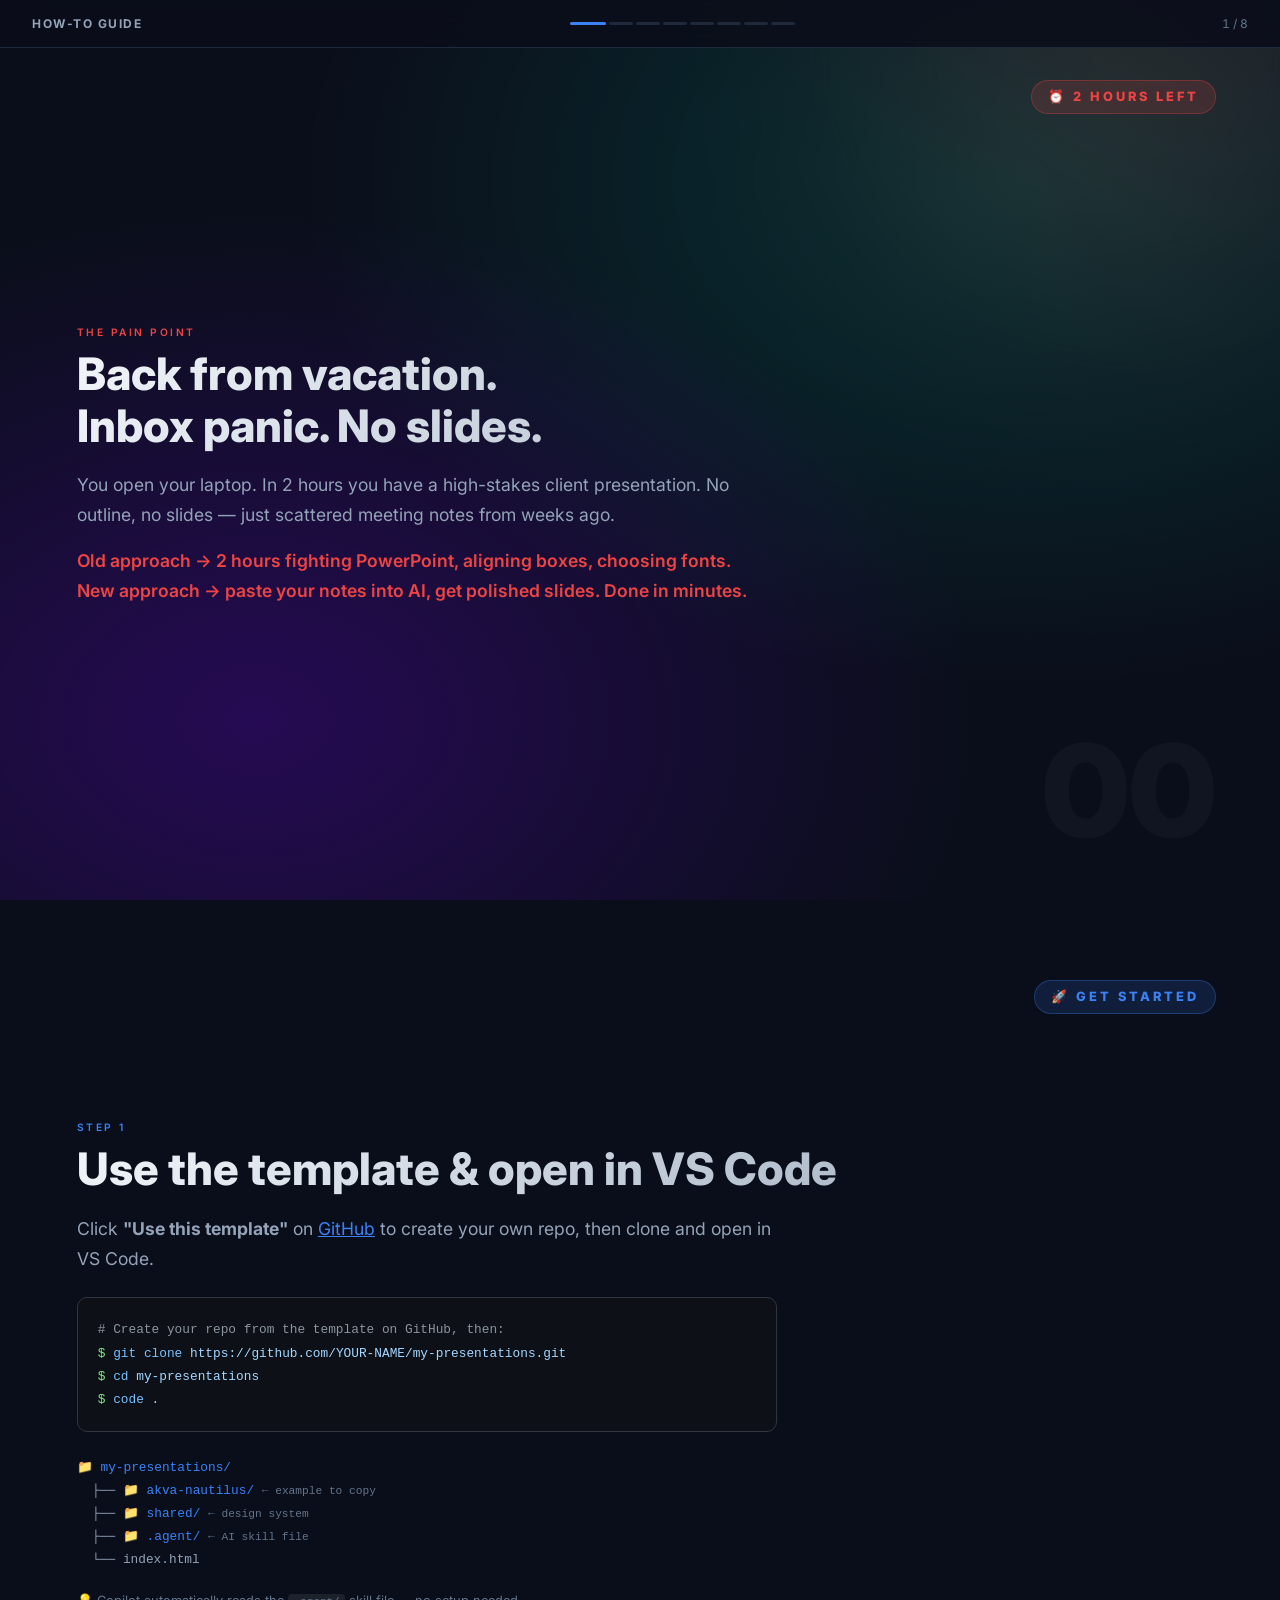
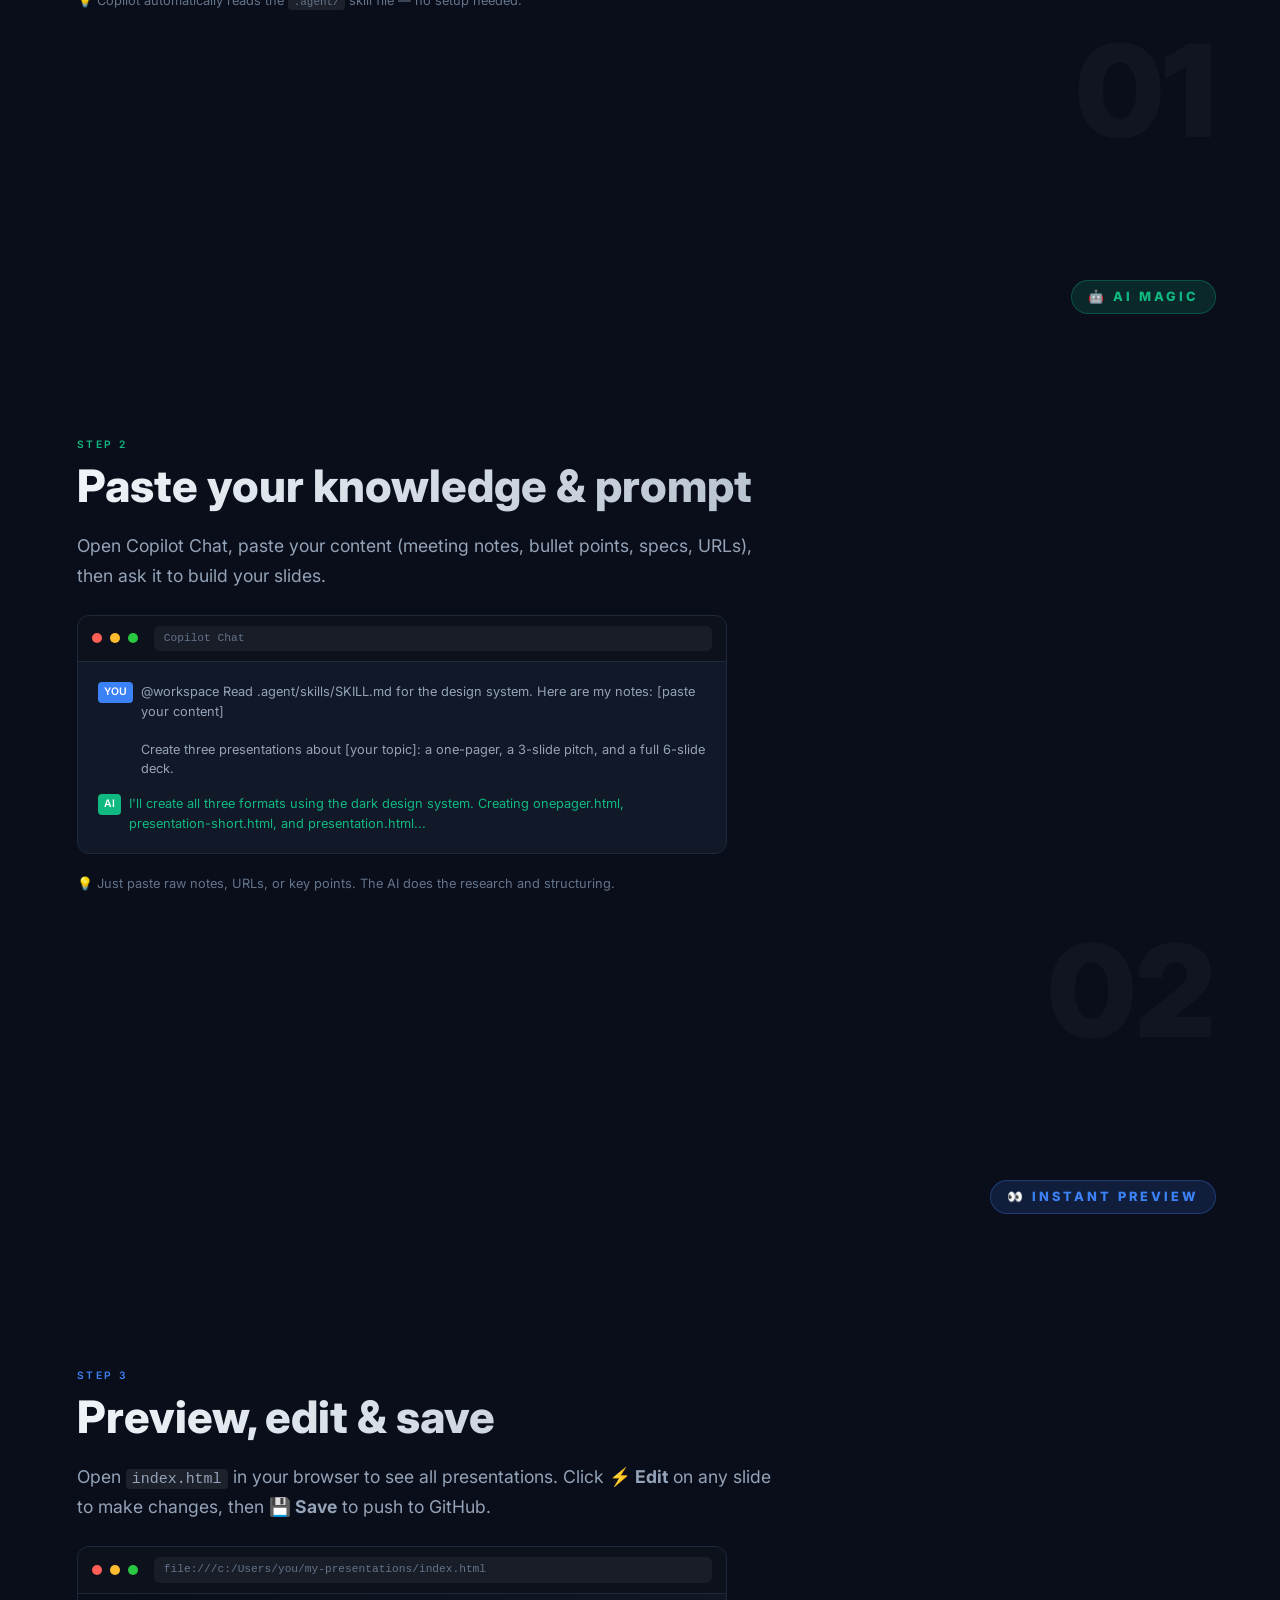
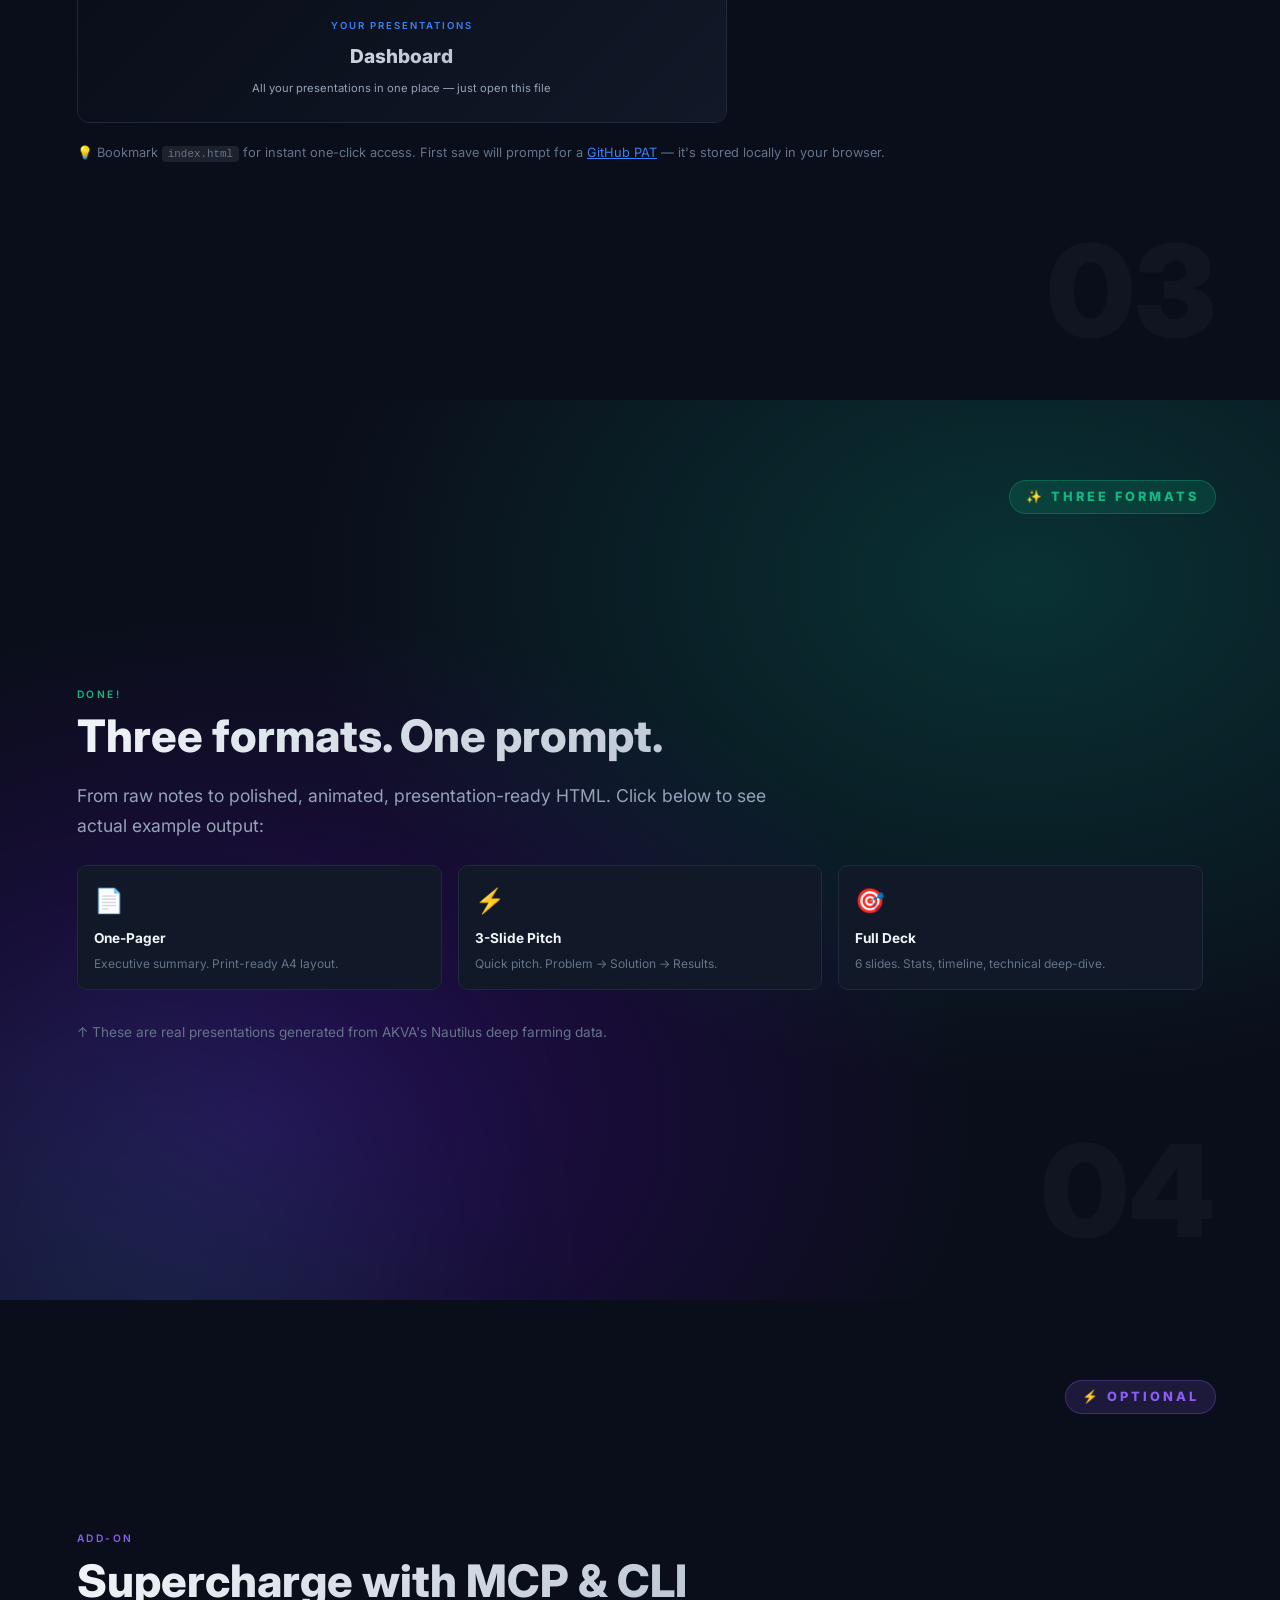
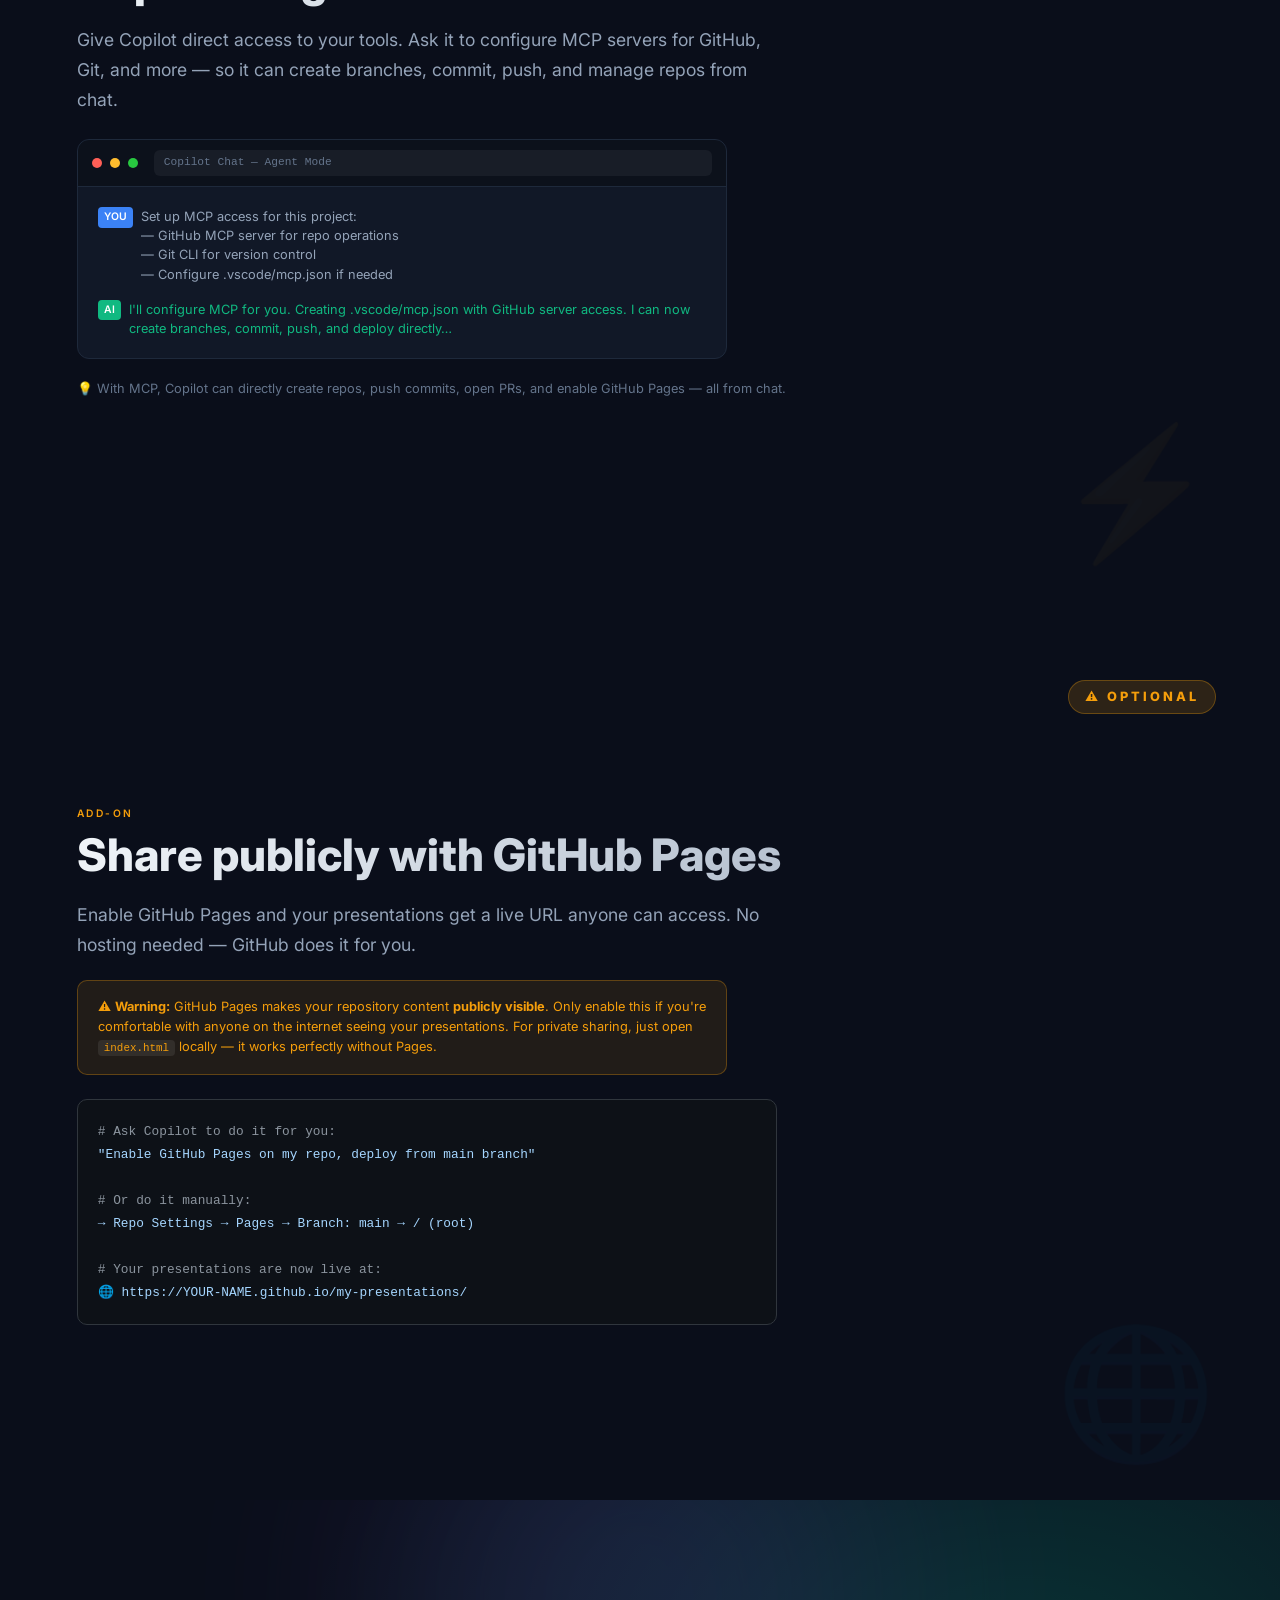
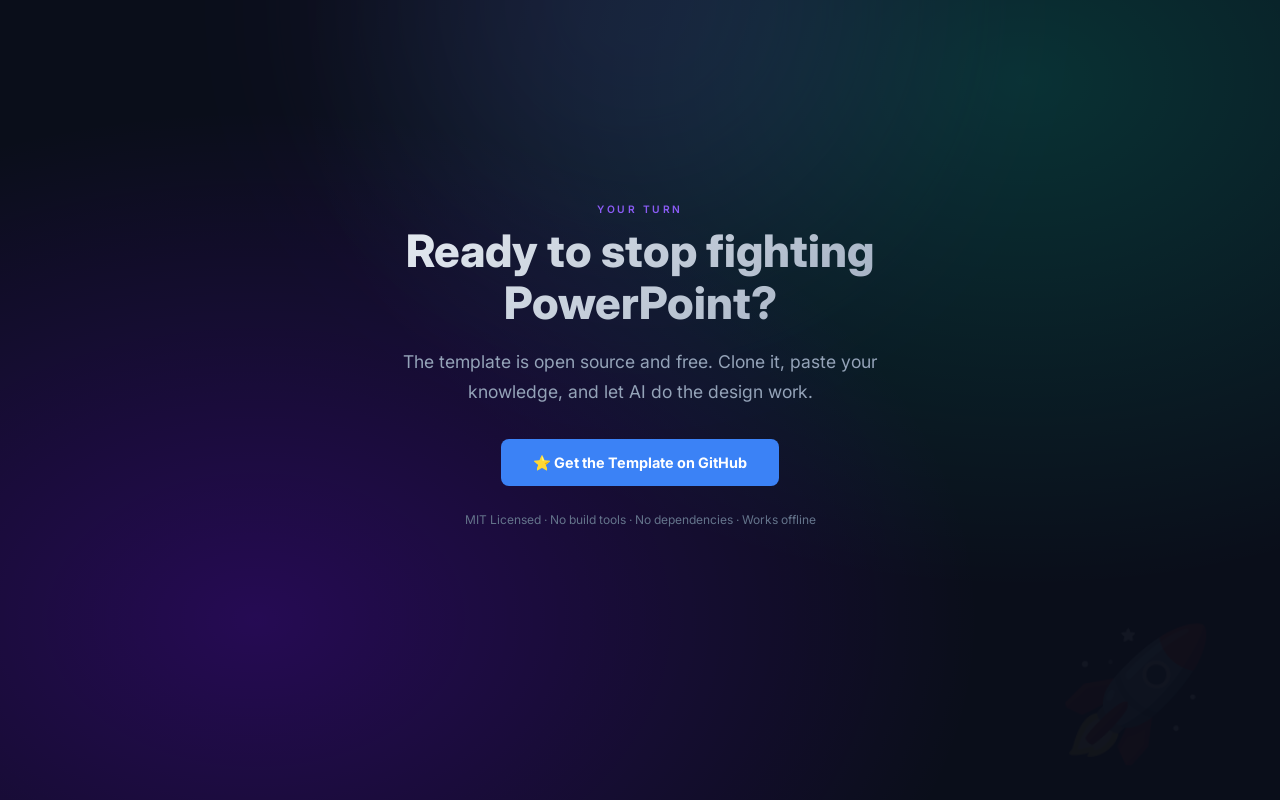
==== commit 34ccbcc8: "docs: merge walkthrough into single flow, MCP + Pages as optional add-ons" ====
--- a/walkthrough/index.html
+++ b/walkthrough/index.html
@@ -107,10 +107,6 @@
             overflow: hidden;
         }
 
-        .step.hidden-step {
-            display: none !important;
-        }
-
         /* ========== BUZZWORD OVERLAY ========== */
         .buzzword {
             position: absolute;
@@ -329,62 +325,6 @@
             font-weight: 600;
         }
 
-        /* ========== PATH CHOOSER CARDS ========== */
-        .path-card {
-            background: var(--bg-card);
-            border: 2px solid var(--border);
-            border-radius: 16px;
-            padding: 1.5rem;
-            flex: 1;
-            min-width: 240px;
-            max-width: 340px;
-            cursor: pointer;
-            transition: all 0.3s;
-            text-decoration: none;
-            color: inherit;
-        }
-
-        .path-card:hover {
-            transform: translateY(-4px);
-        }
-
-        .path-card.path-simple:hover,
-        .path-card.path-simple.selected {
-            border-color: var(--accent-green);
-            box-shadow: 0 0 30px rgba(16, 185, 129, 0.15);
-        }
-
-        .path-card.path-expert:hover,
-        .path-card.path-expert.selected {
-            border-color: var(--accent-blue);
-            box-shadow: 0 0 30px rgba(59, 130, 246, 0.15);
-        }
-
-        .path-card-emoji {
-            font-size: 2rem;
-            margin-bottom: 0.75rem;
-        }
-
-        .path-card-title {
-            font-weight: 800;
-            font-size: 1.1rem;
-            margin-bottom: 0.5rem;
-        }
-
-        .path-card-desc {
-            font-size: 0.8rem;
-            color: var(--text-secondary);
-            line-height: 1.6;
-        }
-
-        .path-card-steps {
-            font-size: 0.7rem;
-            color: var(--text-muted);
-            margin-top: 0.75rem;
-            font-weight: 600;
-            letter-spacing: 0.5px;
-        }
-
         /* ========== CARDS ========== */
         .cards-row {
             display: flex;
@@ -469,6 +409,19 @@
             font-size: 0.85em;
         }
 
+        /* ========== WARNING BANNER ========== */
+        .warning-banner {
+            background: rgba(245, 158, 11, 0.1);
+            border: 1px solid rgba(245, 158, 11, 0.3);
+            border-radius: 10px;
+            padding: 1rem 1.25rem;
+            margin-top: 1.25rem;
+            max-width: 650px;
+            font-size: 0.8rem;
+            color: var(--accent-amber);
+            line-height: 1.6;
+        }
+
         /* ========== RESPONSIVE ========== */
         @media (max-height: 700px) {
             .step {
@@ -522,7 +475,7 @@
     </div>
 
     <!-- ==================== STEP 0: The Pain Point ==================== -->
-    <div class="step gradient-bg" data-path="both">
+    <div class="step gradient-bg">
         <div class="hero-glow" style="top: -200px; right: -100px; background: #ef4444;"></div>
         <div class="buzzword buzzword-red">⏰ 2 HOURS LEFT</div>
         <div class="step-label reveal" style="color: var(--accent-red);">THE PAIN POINT</div>
@@ -538,66 +491,52 @@
         <div class="step-number">00</div>
     </div>
 
-    <!-- ==================== PATH CHOOSER ==================== -->
-    <div class="step" data-path="both" id="pathChooser">
-        <div class="buzzword buzzword-purple">🎯 CHOOSE YOUR PATH</div>
-        <div class="step-label reveal" style="color: var(--accent-purple);">GETTING STARTED</div>
-        <h1 class="step-title reveal">How do you want to work?</h1>
-        <p class="step-subtitle reveal">Pick the workflow that fits you. You can always switch later.</p>
-
-        <div class="cards-row reveal" style="--i: 2; max-width: 720px;">
-            <div class="path-card path-simple" onclick="choosePath('simple')">
-                <div class="path-card-emoji">🟢</div>
-                <div class="path-card-title">Simple</div>
-                <div class="path-card-desc">
-                    Download ZIP, open in VS Code, prompt Copilot, preview in browser. No git needed.
-                </div>
-                <div class="path-card-steps">4 STEPS · BEGINNER FRIENDLY</div>
-            </div>
-            <div class="path-card path-expert" onclick="choosePath('expert')">
-                <div class="path-card-emoji">🔵</div>
-                <div class="path-card-title">Expert</div>
-                <div class="path-card-desc">
-                    Git clone, MCP tools, GitHub CLI, deploy to GitHub Pages. Full version-controlled workflow.
-                </div>
-                <div class="path-card-steps">6 STEPS · POWER USER</div>
-            </div>
+    <!-- ==================== STEP 1: Clone & Open ==================== -->
+    <div class="step">
+        <div class="buzzword buzzword-blue">🚀 GET STARTED</div>
+        <div class="step-label reveal" style="color: var(--accent-blue);">STEP 1</div>
+        <h1 class="step-title reveal">Use the template & open in VS Code</h1>
+        <p class="step-subtitle reveal">
+            Click <strong>"Use this template"</strong> on
+            <a href="https://github.com/MartinJuhler/Presentation-Template" target="_blank"
+                style="color: var(--accent-blue);">GitHub</a>
+            to create your own repo, then clone and open in VS Code.
+        </p>
+
+        <div class="code-block reveal" style="--i: 2;">
+            <span class="code-comment"># Create your repo from the template on GitHub, then:</span><br>
+            <span class="code-prompt">$</span> <span class="code-command">git clone</span> <span
+                class="code-string">https://github.com/YOUR-NAME/my-presentations.git</span><br>
+            <span class="code-prompt">$</span> <span class="code-command">cd</span> <span
+                class="code-string">my-presentations</span><br>
+            <span class="code-prompt">$</span> <span class="code-command">code</span> <span class="code-string">.</span>
         </div>
-        <div class="step-number">⚡</div>
-    </div>
-
-    <!-- ==================== SIMPLE 1: Download & Open ==================== -->
-    <div class="step" data-path="simple">
-        <div class="buzzword buzzword-green">🟢 SIMPLE PATH</div>
-        <div class="step-label reveal" style="color: var(--accent-green);">STEP 1</div>
-        <h1 class="step-title reveal">Download & open in VS Code</h1>
+
+        <div class="file-tree reveal" style="--i: 3; margin-top: 1.5rem;">
+            <span class="folder">📁 my-presentations/</span><br>
+            &nbsp;&nbsp;├── <span class="folder">📁 akva-nautilus/</span> <span
+                style="color: var(--text-muted); font-size: 0.7rem;">← example to copy</span><br>
+            &nbsp;&nbsp;├── <span class="folder">📁 shared/</span> <span
+                style="color: var(--text-muted); font-size: 0.7rem;">← design system</span><br>
+            &nbsp;&nbsp;├── <span class="folder">📁 .agent/</span> <span
+                style="color: var(--text-muted); font-size: 0.7rem;">← AI skill file</span><br>
+            &nbsp;&nbsp;└── <span class="file">index.html</span>
+        </div>
+
+        <p class="reveal" style="--i: 4; margin-top: 1.25rem; font-size: 0.8rem; color: var(--text-muted);">
+            💡 Copilot automatically reads the <code>.agent/</code> skill file — no setup needed.
+        </p>
+        <div class="step-number">01</div>
+    </div>
+
+    <!-- ==================== STEP 2: Prompt Copilot ==================== -->
+    <div class="step">
+        <div class="buzzword buzzword-green">🤖 AI MAGIC</div>
+        <div class="step-label reveal" style="color: var(--accent-green);">STEP 2</div>
+        <h1 class="step-title reveal">Paste your knowledge & prompt</h1>
         <p class="step-subtitle reveal">
-            Go to the <a href="https://github.com/MartinJuhler/Presentation-Template" target="_blank"
-                style="color: var(--accent-blue);">GitHub repo</a>,
-            click <strong>Code → Download ZIP</strong>, unzip, and open the folder in VS Code.
-        </p>
-
-        <div class="code-block reveal" style="--i: 2;">
-            <span class="code-comment"># 1. Download ZIP from GitHub</span><br>
-            <span class="code-string">→ Click <strong>Code</strong> → <strong>Download ZIP</strong> →
-                unzip</span><br>
-            <br>
-            <span class="code-comment"># 2. Open in VS Code</span><br>
-            <span class="code-string">→ Right-click unzipped folder → "Open with Code"</span><br>
-            <br>
-            <span class="code-comment"># Copilot automatically reads the .agent/ skill file ✓</span>
-        </div>
-        <div class="step-number">01</div>
-    </div>
-
-    <!-- ==================== SIMPLE 2: Prompt Copilot ==================== -->
-    <div class="step" data-path="simple">
-        <div class="buzzword buzzword-green">🟢 SIMPLE PATH</div>
-        <div class="step-label reveal" style="color: var(--accent-green);">STEP 2</div>
-        <h1 class="step-title reveal">Prompt Copilot</h1>
-        <p class="step-subtitle reveal">
-            Open Copilot Chat, paste your content (meeting notes, bullet points, specs), then ask it to build your
-            slides.
+            Open Copilot Chat, paste your content (meeting notes, bullet points, specs, URLs), then ask it to
+            build your slides.
         </p>
 
         <div class="mockup-browser reveal" style="--i: 2;">
@@ -626,17 +565,21 @@
                 </div>
             </div>
         </div>
+
+        <p class="reveal" style="--i: 3; margin-top: 1.25rem; font-size: 0.8rem; color: var(--text-muted);">
+            💡 Just paste raw notes, URLs, or key points. The AI does the research and structuring.
+        </p>
         <div class="step-number">02</div>
     </div>
 
-    <!-- ==================== SIMPLE 3: Save & Preview ==================== -->
-    <div class="step" data-path="simple">
-        <div class="buzzword buzzword-green">🟢 SIMPLE PATH</div>
-        <div class="step-label reveal" style="color: var(--accent-green);">STEP 3</div>
-        <h1 class="step-title reveal">Save & preview</h1>
+    <!-- ==================== STEP 3: Preview & Edit ==================== -->
+    <div class="step">
+        <div class="buzzword buzzword-blue">👀 INSTANT PREVIEW</div>
+        <div class="step-label reveal" style="color: var(--accent-blue);">STEP 3</div>
+        <h1 class="step-title reveal">Preview, edit & save</h1>
         <p class="step-subtitle reveal">
-            Save the generated HTML files into a new project folder (e.g. <code>my-project/</code>).
-            Then open <code>index.html</code> in your browser to see the dashboard with all your presentations.
+            Open <code>index.html</code> in your browser to see all presentations.
+            Click <strong>⚡ Edit</strong> on any slide to make changes, then <strong>💾 Save</strong> to push to GitHub.
         </p>
 
         <div class="mockup-browser reveal" style="--i: 2;">
@@ -660,13 +603,15 @@
         </div>
 
         <p class="reveal" style="--i: 3; margin-top: 1.25rem; font-size: 0.8rem; color: var(--text-muted);">
-            💡 Bookmark <code>index.html</code> for instant one-click access. Works offline, no server needed.
+            💡 Bookmark <code>index.html</code> for instant one-click access. First save will prompt for a
+            <a href="https://github.com/settings/tokens" target="_blank" style="color: var(--accent-blue);">GitHub PAT</a>
+            — it's stored locally in your browser.
         </p>
         <div class="step-number">03</div>
     </div>
 
-    <!-- ==================== SIMPLE 4: Done / Results ==================== -->
-    <div class="step gradient-bg" data-path="simple">
+    <!-- ==================== STEP 4: Done / Results ==================== -->
+    <div class="step gradient-bg">
         <div class="hero-glow" style="bottom: -200px; left: -100px; background: #10b981;"></div>
         <div class="buzzword buzzword-green">✨ THREE FORMATS</div>
         <div class="step-label reveal" style="color: var(--accent-green);">DONE!</div>
@@ -700,45 +645,14 @@
         <div class="step-number">04</div>
     </div>
 
-    <!-- ==================== EXPERT 1: Clone & Setup ==================== -->
-    <div class="step" data-path="expert">
-        <div class="buzzword buzzword-blue">🔵 EXPERT PATH</div>
-        <div class="step-label reveal" style="color: var(--accent-blue);">STEP 1</div>
-        <h1 class="step-title reveal">Use the template & clone</h1>
-        <p class="step-subtitle reveal">
-            Click <strong>"Use this template"</strong> on GitHub to create your own repo, then clone and open in VS
-            Code.
-        </p>
-
-        <div class="code-block reveal" style="--i: 2;">
-            <span class="code-comment"># Create your repo from the template on GitHub, then:</span><br>
-            <span class="code-prompt">$</span> <span class="code-command">git clone</span> <span
-                class="code-string">https://github.com/YOUR-NAME/my-presentations.git</span><br>
-            <span class="code-prompt">$</span> <span class="code-command">cd</span> <span
-                class="code-string">my-presentations</span><br>
-            <span class="code-prompt">$</span> <span class="code-command">code</span> <span class="code-string">.</span>
-        </div>
-
-        <div class="file-tree reveal" style="--i: 3; margin-top: 1.5rem;">
-            <span class="folder">📁 my-presentations/</span><br>
-            &nbsp;&nbsp;├── <span class="folder">📁 akva-nautilus/</span> <span
-                style="color: var(--text-muted); font-size: 0.7rem;">← example to copy</span><br>
-            &nbsp;&nbsp;├── <span class="folder">📁 shared/</span> <span
-                style="color: var(--text-muted); font-size: 0.7rem;">← design system</span><br>
-            &nbsp;&nbsp;├── <span class="folder">📁 .agent/</span> <span
-                style="color: var(--text-muted); font-size: 0.7rem;">← AI skill file</span><br>
-            &nbsp;&nbsp;└── <span class="file">index.html</span>
-        </div>
-        <div class="step-number">01</div>
-    </div>
-
-    <!-- ==================== EXPERT 2: MCP & CLI Setup ==================== -->
-    <div class="step" data-path="expert">
-        <div class="buzzword buzzword-blue">🔵 EXPERT PATH</div>
-        <div class="step-label reveal" style="color: var(--accent-purple);">STEP 2</div>
+    <!-- ==================== OPTIONAL: MCP & CLI ==================== -->
+    <div class="step">
+        <div class="buzzword buzzword-purple">⚡ OPTIONAL</div>
+        <div class="step-label reveal" style="color: var(--accent-purple);">ADD-ON</div>
         <h1 class="step-title reveal">Supercharge with MCP & CLI</h1>
         <p class="step-subtitle reveal">
-            Give Copilot direct access to your tools. Ask it to configure MCP servers or use the GitHub CLI.
+            Give Copilot direct access to your tools. Ask it to configure MCP servers for GitHub, Git,
+            and more — so it can create branches, commit, push, and manage repos from chat.
         </p>
 
         <div class="mockup-browser reveal" style="--i: 2;">
@@ -774,135 +688,26 @@
             💡 With MCP, Copilot can directly create repos, push commits, open PRs, and enable GitHub Pages — all from
             chat.
         </p>
-        <div class="step-number">02</div>
-    </div>
-
-    <!-- ==================== EXPERT 3: Paste Knowledge ==================== -->
-    <div class="step" data-path="expert">
-        <div class="buzzword buzzword-blue">🔵 EXPERT PATH</div>
-        <div class="step-label reveal" style="color: var(--accent-amber);">STEP 3</div>
-        <h1 class="step-title reveal">Add your knowledge</h1>
+        <div class="step-number">⚡</div>
+    </div>
+
+    <!-- ==================== OPTIONAL: GitHub Pages ==================== -->
+    <div class="step">
+        <div class="buzzword buzzword-amber">⚠️ OPTIONAL</div>
+        <div class="step-label reveal" style="color: var(--accent-amber);">ADD-ON</div>
+        <h1 class="step-title reveal">Share publicly with GitHub Pages</h1>
         <p class="step-subtitle reveal">
-            Open Copilot Chat and paste in whatever you have — meeting notes, URLs, bullet points,
-            product specs. No formatting needed. The AI reads it all.
-        </p>
-
-        <div class="mockup-browser reveal" style="--i: 2;">
-            <div class="mockup-toolbar">
-                <div class="mockup-dot"></div>
-                <div class="mockup-dot"></div>
-                <div class="mockup-dot"></div>
-                <div class="mockup-url">Copilot Chat</div>
-            </div>
-            <div class="mockup-content" style="font-size: 0.8rem;">
-                <div style="display: flex; gap: 8px; align-items: flex-start;">
-                    <span
-                        style="background: var(--accent-blue); color: white; font-size: 0.65rem; padding: 2px 6px; border-radius: 4px; font-weight: 600; white-space: nowrap;">YOU</span>
-                    <span style="color: var(--text-secondary); line-height: 1.5;">Here's what I know about our Nautilus
-                        submersible pen system:<br><br>
-                        - World's first commercial submersible pen<br>
-                        - 50% fewer sea lice incidents<br>
-                        - Withstands Hs 3m waves during submersion<br>
-                        - Used by Nordlaks at Håbranden since 2024<br>
-                        - Check https://akvagroup.com/cage-farming/nautilus for more details
-                    </span>
-                </div>
-            </div>
+            Enable GitHub Pages and your presentations get a live URL anyone can access.
+            No hosting needed — GitHub does it for you.
+        </p>
+
+        <div class="warning-banner reveal" style="--i: 2;">
+            ⚠️ <strong>Warning:</strong> GitHub Pages makes your repository content <strong>publicly visible</strong>.
+            Only enable this if you're comfortable with anyone on the internet seeing your presentations.
+            For private sharing, just open <code>index.html</code> locally — it works perfectly without Pages.
         </div>
 
-        <p class="reveal" style="--i: 3; margin-top: 1.25rem; font-size: 0.8rem; color: var(--text-muted);">
-            💡 Just paste raw notes, URLs, or key points. The AI does the research and structuring.
-        </p>
-        <div class="step-number">03</div>
-    </div>
-
-    <!-- ==================== EXPERT 4: AI Generates ==================== -->
-    <div class="step" data-path="expert">
-        <div class="buzzword buzzword-blue">🔵 EXPERT PATH</div>
-        <div class="step-label reveal" style="color: var(--accent-green);">STEP 4</div>
-        <h1 class="step-title reveal">AI builds your slides</h1>
-        <p class="step-subtitle reveal">
-            One prompt. Three polished presentation formats. The AI uses the design system automatically.
-        </p>
-
-        <div class="mockup-browser reveal" style="--i: 2;">
-            <div class="mockup-toolbar">
-                <div class="mockup-dot"></div>
-                <div class="mockup-dot"></div>
-                <div class="mockup-dot"></div>
-                <div class="mockup-url">Copilot Chat</div>
-            </div>
-            <div class="mockup-content" style="font-size: 0.8rem;">
-                <div style="display: flex; gap: 8px; align-items: flex-start; margin-bottom: 1rem;">
-                    <span
-                        style="background: var(--accent-blue); color: white; font-size: 0.65rem; padding: 2px 6px; border-radius: 4px; font-weight: 600; white-space: nowrap;">YOU</span>
-                    <span style="color: var(--text-secondary); line-height: 1.5;">@workspace Read .agent/skills/SKILL.md
-                        for the design system. Based on the knowledge I just shared, create three presentations: a
-                        one-pager, a 3-slide pitch, and a full 6-slide deck about AKVA's Nautilus deep farming
-                        solution.</span>
-                </div>
-                <div style="display: flex; gap: 8px; align-items: flex-start;">
-                    <span
-                        style="background: var(--accent-green); color: white; font-size: 0.65rem; padding: 2px 6px; border-radius: 4px; font-weight: 600; white-space: nowrap;">AI</span>
-                    <span style="color: var(--accent-green); line-height: 1.5;">I'll create all three formats using the
-                        dark design system. Creating onepager.html, presentation-short.html, and
-                        presentation.html...</span>
-                </div>
-            </div>
-        </div>
-        <div class="step-number">04</div>
-    </div>
-
-    <!-- ==================== EXPERT 5: Preview ==================== -->
-    <div class="step" data-path="expert">
-        <div class="buzzword buzzword-blue">🔵 EXPERT PATH</div>
-        <div class="step-label reveal" style="color: var(--accent-blue);">STEP 5</div>
-        <h1 class="step-title reveal">Preview & iterate</h1>
-        <p class="step-subtitle reveal">
-            Open the HTML files in your browser. Tweak, re-prompt, iterate. Once happy, commit and push.
-        </p>
-
-        <div class="mockup-browser reveal" style="--i: 2;">
-            <div class="mockup-toolbar">
-                <div class="mockup-dot"></div>
-                <div class="mockup-dot"></div>
-                <div class="mockup-dot"></div>
-                <div class="mockup-url">file:///c:/Users/you/my-presentations/akva-nautilus/presentation.html</div>
-            </div>
-            <div class="mockup-content"
-                style="background: linear-gradient(135deg, #0a0e1a, #111827); padding: 1.5rem; text-align: center;">
-                <div
-                    style="font-size: 0.6rem; font-weight: 600; letter-spacing: 2px; color: var(--accent-blue); text-transform: uppercase;">
-                    AKVA GROUP — DEEP FARMING</div>
-                <div
-                    style="font-size: 1.2rem; font-weight: 800; margin: 0.5rem 0; background: linear-gradient(135deg, #f1f5f9, #94a3b8); -webkit-background-clip: text; background-clip: text; -webkit-text-fill-color: transparent;">
-                    Nautilus Submersible Aquaculture</div>
-                <div style="font-size: 0.7rem; color: var(--text-secondary);">The world's first commercial submersible
-                    pen system</div>
-            </div>
-        </div>
-
         <div class="code-block reveal" style="--i: 3;">
-            <span class="code-comment"># Happy? Commit and push</span><br>
-            <span class="code-prompt">$</span> <span class="code-command">git add</span> <span
-                class="code-string">.</span><br>
-            <span class="code-prompt">$</span> <span class="code-command">git commit</span> <span class="code-string">-m
-                "Add nautilus presentations"</span><br>
-            <span class="code-prompt">$</span> <span class="code-command">git push</span>
-        </div>
-        <div class="step-number">05</div>
-    </div>
-
-    <!-- ==================== EXPERT 6: Deploy ==================== -->
-    <div class="step" data-path="expert">
-        <div class="buzzword buzzword-blue">🔵 EXPERT PATH</div>
-        <div class="step-label reveal" style="color: var(--accent-green);">STEP 6</div>
-        <h1 class="step-title reveal">Deploy to GitHub Pages</h1>
-        <p class="step-subtitle reveal">
-            Enable GitHub Pages and your presentations are live. Share the link with anyone — no hosting needed.
-        </p>
-
-        <div class="code-block reveal" style="--i: 2;">
             <span class="code-comment"># Ask Copilot to do it for you:</span><br>
             <span class="code-string">"Enable GitHub Pages on my repo, deploy from main branch"</span><br>
             <br>
@@ -913,34 +718,16 @@
             <span class="code-prompt">🌐</span> <span
                 class="code-string">https://YOUR-NAME.github.io/my-presentations/</span>
         </div>
-
-        <div class="cards-row reveal" style="--i: 3;">
-            <a href="../akva-nautilus/onepager.html" class="mini-card">
-                <div class="mini-card-icon">📄</div>
-                <div class="mini-card-title">One-Pager</div>
-                <div class="mini-card-desc">Executive summary. Print-ready A4.</div>
-            </a>
-            <a href="../akva-nautilus/presentation-short.html" class="mini-card">
-                <div class="mini-card-icon">⚡</div>
-                <div class="mini-card-title">3-Slide Pitch</div>
-                <div class="mini-card-desc">Problem → Solution → Results.</div>
-            </a>
-            <a href="../akva-nautilus/presentation.html" class="mini-card">
-                <div class="mini-card-icon">🎯</div>
-                <div class="mini-card-title">Full Deck</div>
-                <div class="mini-card-desc">6 slides. Full deep-dive.</div>
-            </a>
-        </div>
-        <div class="step-number">06</div>
+        <div class="step-number">🌐</div>
     </div>
 
     <!-- ==================== CTA: Get Started ==================== -->
-    <div class="step gradient-bg" data-path="both" style="text-align: center; align-items: center;">
+    <div class="step gradient-bg" style="text-align: center; align-items: center;">
         <div class="hero-glow" style="top: -150px; left: 50%; transform: translateX(-50%); background: #8b5cf6;"></div>
         <div class="step-label reveal" style="color: var(--accent-purple);">YOUR TURN</div>
         <h1 class="step-title reveal" style="max-width: 700px;">Ready to stop fighting PowerPoint?</h1>
         <p class="step-subtitle reveal" style="text-align: center; max-width: 500px;">
-            The template is open source and free. Download it, paste your knowledge,
+            The template is open source and free. Clone it, paste your knowledge,
             and let AI do the design work.
         </p>
 
@@ -952,119 +739,56 @@
         <p class="reveal" style="--i: 4; margin-top: 1.5rem; font-size: 0.75rem; color: var(--text-muted);">
             MIT Licensed · No build tools · No dependencies · Works offline
         </p>
-
-        <button class="reveal" onclick="choosePath(null)"
-            style="--i: 5; margin-top: 1rem; background: none; border: 1px solid var(--border); color: var(--text-muted); padding: 8px 20px; border-radius: 6px; font-size: 0.75rem; cursor: pointer; font-family: inherit;">
-            ← Switch path (Simple / Expert)
-        </button>
         <div class="step-number">🚀</div>
     </div>
 
 
     <script>
-        /* ========== Path Chooser Logic ========== */
-        let currentPath = null;
-
-        function choosePath(path) {
-            currentPath = path;
-            const allSteps = document.querySelectorAll('.step');
-
-            allSteps.forEach(step => {
-                const stepPath = step.dataset.path;
-                if (!stepPath || stepPath === 'both') {
-                    step.classList.remove('hidden-step');
-                } else if (path === null) {
-                    // Reset — go back to chooser, hide path-specific
-                    step.classList.add('hidden-step');
-                } else if (stepPath === path) {
-                    step.classList.remove('hidden-step');
-                } else {
-                    step.classList.add('hidden-step');
+        /* ========== Scroll Observer for reveal + nav ========== */
+        const steps = document.querySelectorAll('.step');
+        const navProgress = document.getElementById('navProgress');
+        const navCounter = document.getElementById('navCounter');
+
+        // Build nav pips
+        steps.forEach((_, i) => {
+            const pip = document.createElement('button');
+            pip.className = 'nav-pip';
+            pip.addEventListener('click', () => steps[i].scrollIntoView({ behavior: 'smooth' }));
+            navProgress.appendChild(pip);
+        });
+
+        const pips = navProgress.querySelectorAll('.nav-pip');
+        let currentIdx = 0;
+
+        const observer = new IntersectionObserver(entries => {
+            entries.forEach(entry => {
+                if (entry.isIntersecting) {
+                    entry.target.classList.add('visible');
+                    const idx = [...steps].indexOf(entry.target);
+                    pips.forEach((p, i) => p.classList.toggle('active', i === idx));
+                    navCounter.textContent = `${idx + 1} / ${steps.length}`;
+                    currentIdx = idx;
                 }
             });
-
-            // Highlight selected card
-            document.querySelectorAll('.path-card').forEach(c => c.classList.remove('selected'));
-            if (path) {
-                const card = document.querySelector(`.path-card.path-${path}`);
-                if (card) card.classList.add('selected');
-            }
-
-            // Rebuild nav pips
-            rebuildNav();
-
-            // Scroll to next step after chooser
-            if (path) {
-                const visibleSteps = getVisibleSteps();
-                const chooserIdx = visibleSteps.indexOf(document.getElementById('pathChooser'));
-                if (chooserIdx >= 0 && chooserIdx + 1 < visibleSteps.length) {
-                    setTimeout(() => visibleSteps[chooserIdx + 1].scrollIntoView({ behavior: 'smooth' }), 200);
-                }
-            } else {
-                // Scroll back to chooser
-                document.getElementById('pathChooser').scrollIntoView({ behavior: 'smooth' });
-            }
-        }
-
-        function getVisibleSteps() {
-            return [...document.querySelectorAll('.step:not(.hidden-step)')];
-        }
-
-        /* ========== Scroll Observer for reveal + nav ========== */
-        function rebuildNav() {
-            const navProgress = document.getElementById('navProgress');
-            navProgress.innerHTML = '';
-
-            const visibleSteps = getVisibleSteps();
-            visibleSteps.forEach((_, i) => {
-                const pip = document.createElement('button');
-                pip.className = 'nav-pip';
-                pip.addEventListener('click', () => visibleSteps[i].scrollIntoView({ behavior: 'smooth' }));
-                navProgress.appendChild(pip);
-            });
-
-            // Re-observe
-            if (window._observer) window._observer.disconnect();
-
-            const pips = navProgress.querySelectorAll('.nav-pip');
-            const navCounter = document.getElementById('navCounter');
-
-            window._observer = new IntersectionObserver(entries => {
-                entries.forEach(entry => {
-                    if (entry.isIntersecting) {
-                        entry.target.classList.add('visible');
-                        const vs = getVisibleSteps();
-                        const idx = vs.indexOf(entry.target);
-                        pips.forEach((p, i) => p.classList.toggle('active', i === idx));
-                        navCounter.textContent = `${idx + 1} / ${vs.length}`;
-                        window._currentIdx = idx;
-                    }
-                });
-            }, { threshold: 0.45 });
-
-            visibleSteps.forEach(s => window._observer.observe(s));
-        }
-
-        // Initialize: hide path-specific steps, show only 'both'
-        choosePath(null);
+        }, { threshold: 0.45 });
+
+        steps.forEach(s => observer.observe(s));
 
         /* ========== Keyboard nav ========== */
-        window._currentIdx = 0;
         document.addEventListener('keydown', e => {
-            const vs = getVisibleSteps();
-            let idx = window._currentIdx || 0;
+            let idx = currentIdx;
             if (e.key === 'ArrowDown' || e.key === ' ' || e.key === 'PageDown') {
                 e.preventDefault();
-                idx = Math.min(idx + 1, vs.length - 1);
-                vs[idx].scrollIntoView({ behavior: 'smooth' });
+                idx = Math.min(idx + 1, steps.length - 1);
+                steps[idx].scrollIntoView({ behavior: 'smooth' });
             } else if (e.key === 'ArrowUp' || e.key === 'PageUp') {
                 e.preventDefault();
                 idx = Math.max(idx - 1, 0);
-                vs[idx].scrollIntoView({ behavior: 'smooth' });
+                steps[idx].scrollIntoView({ behavior: 'smooth' });
             }
-            window._currentIdx = idx;
+            currentIdx = idx;
         });
     </script>
 </body>
 
-</html>+</html>
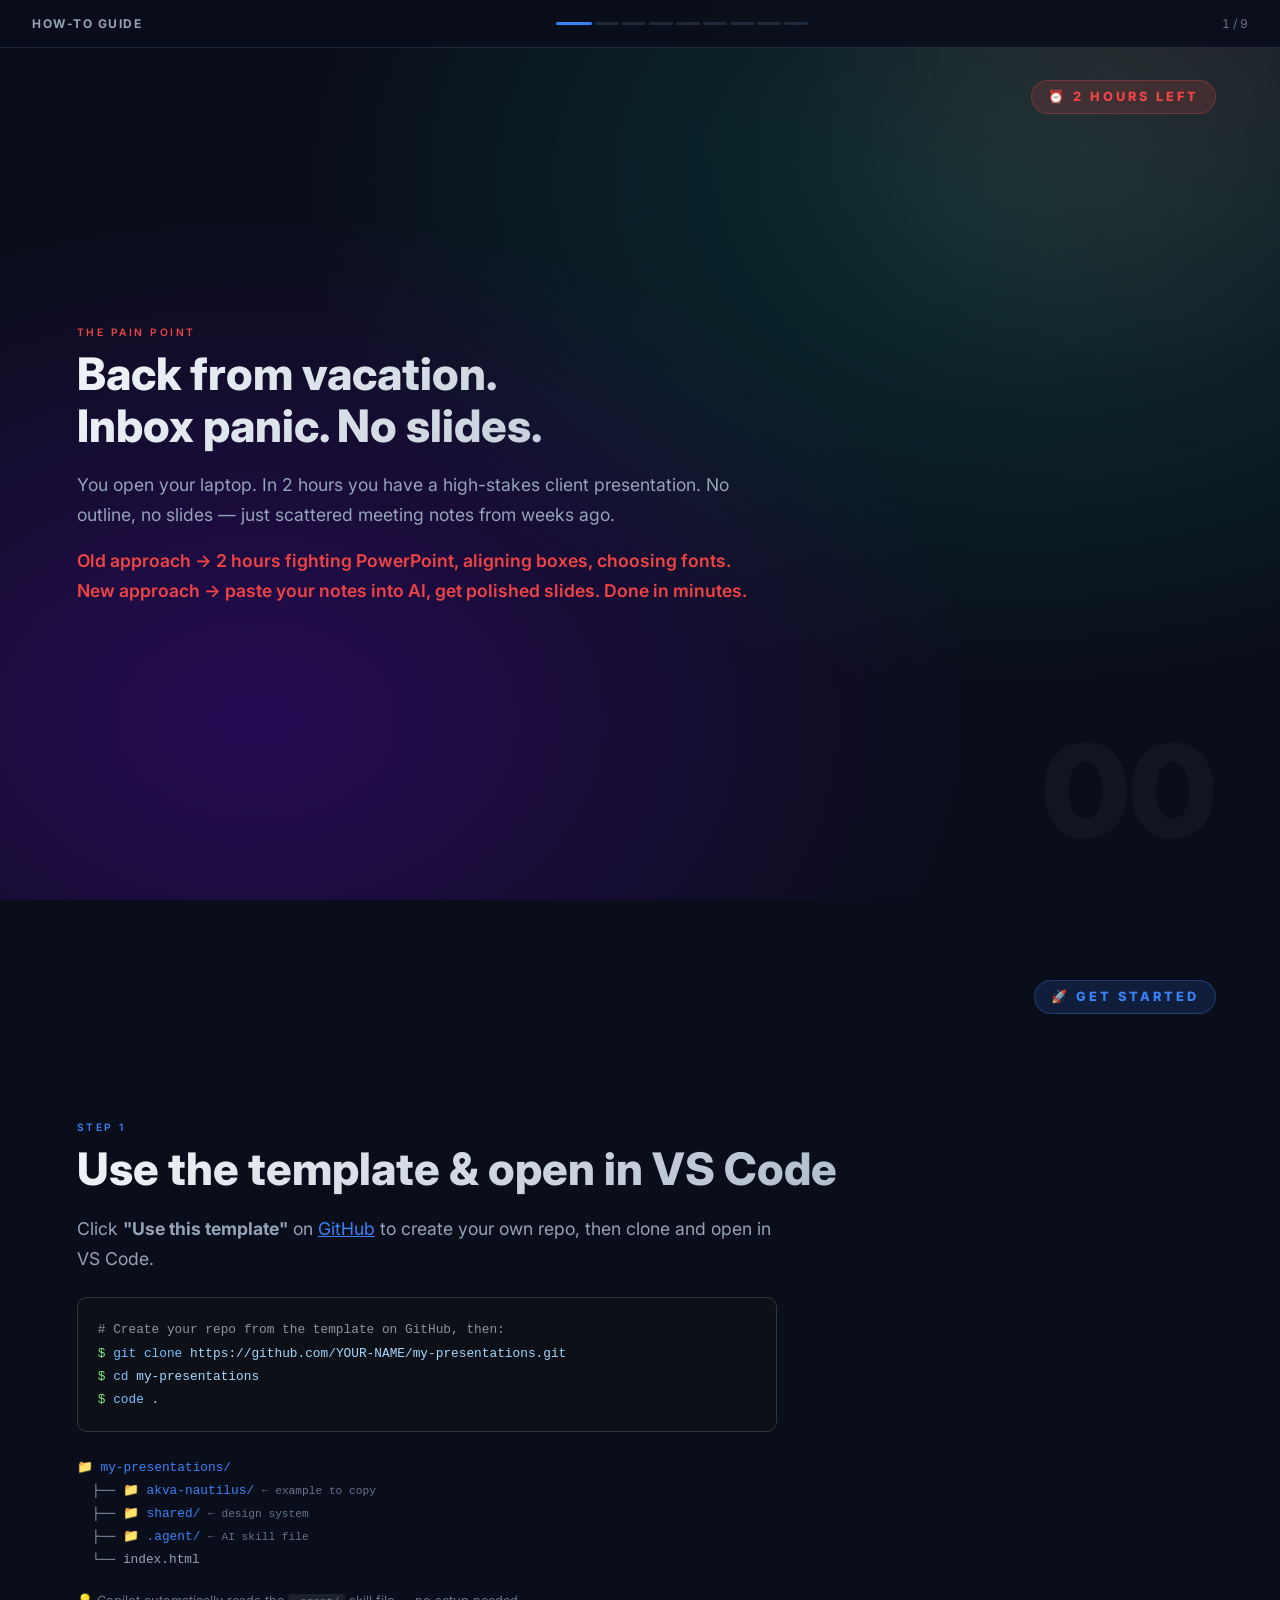
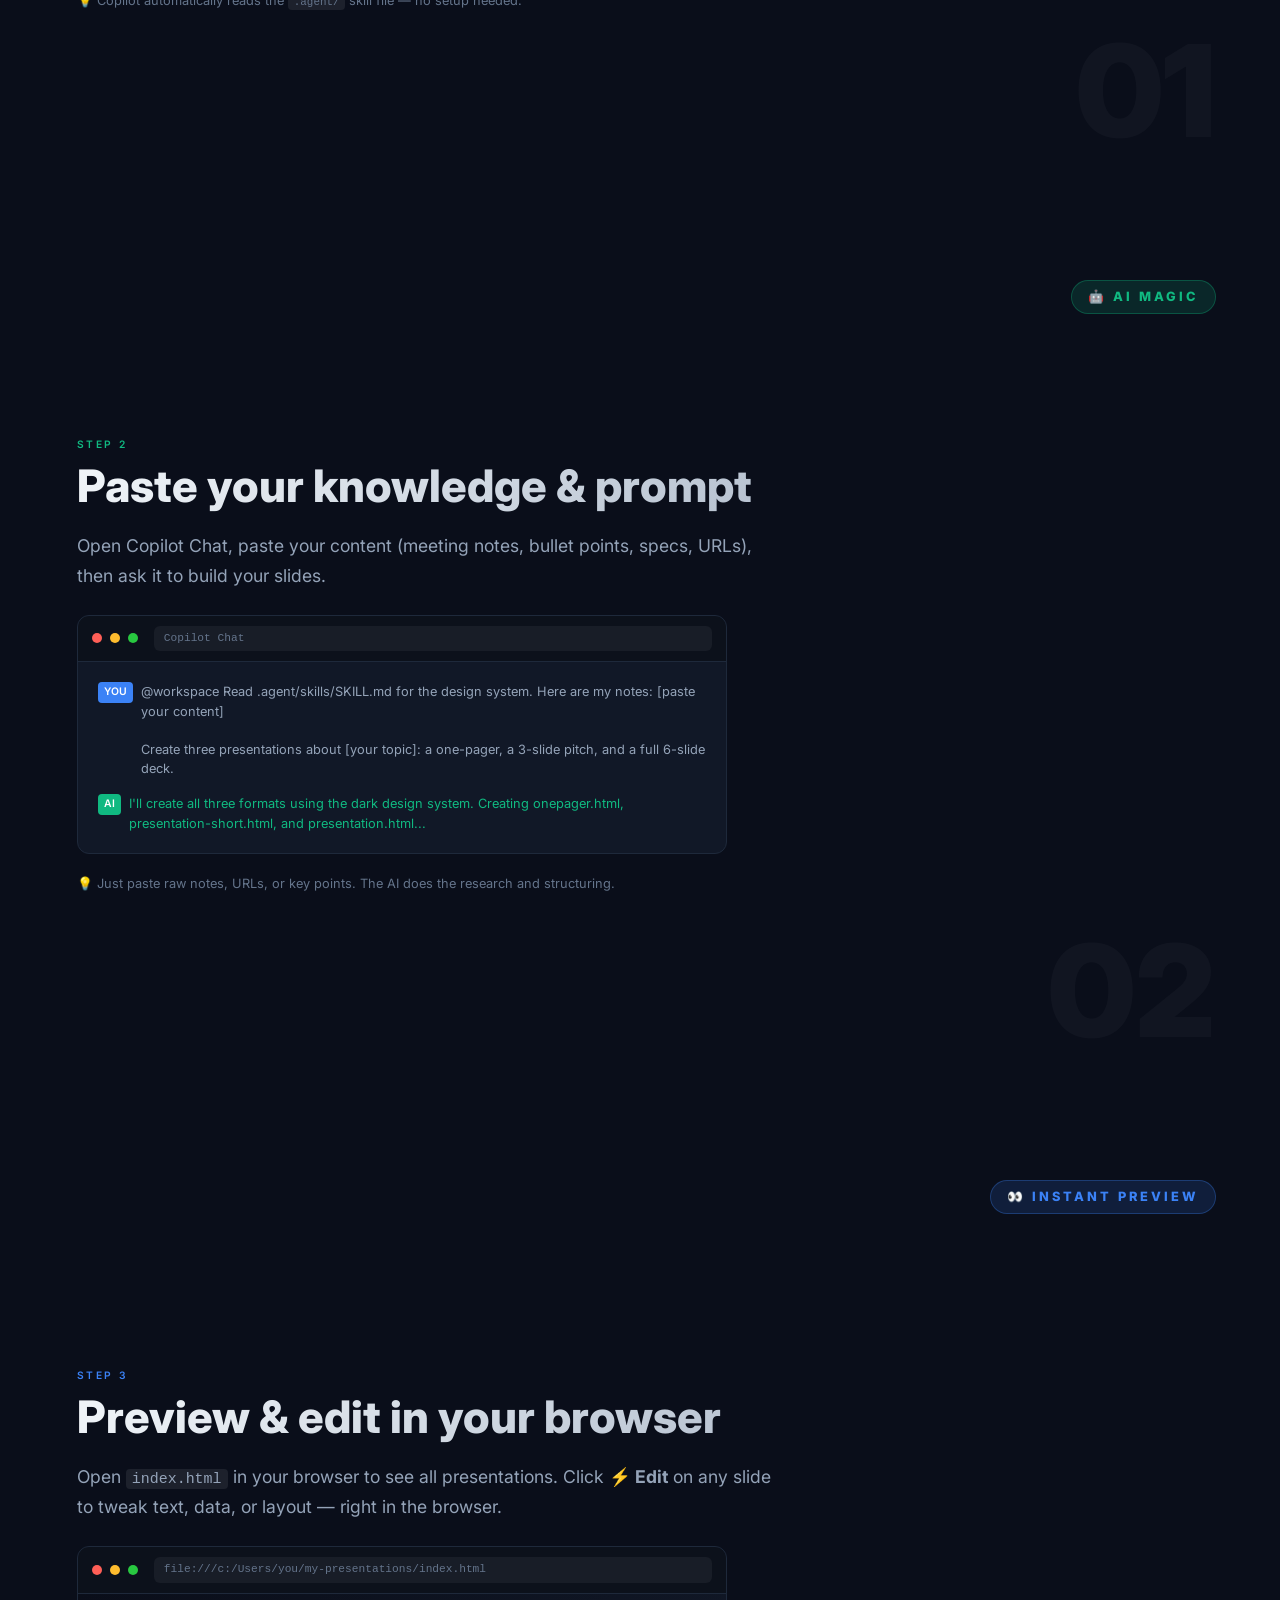
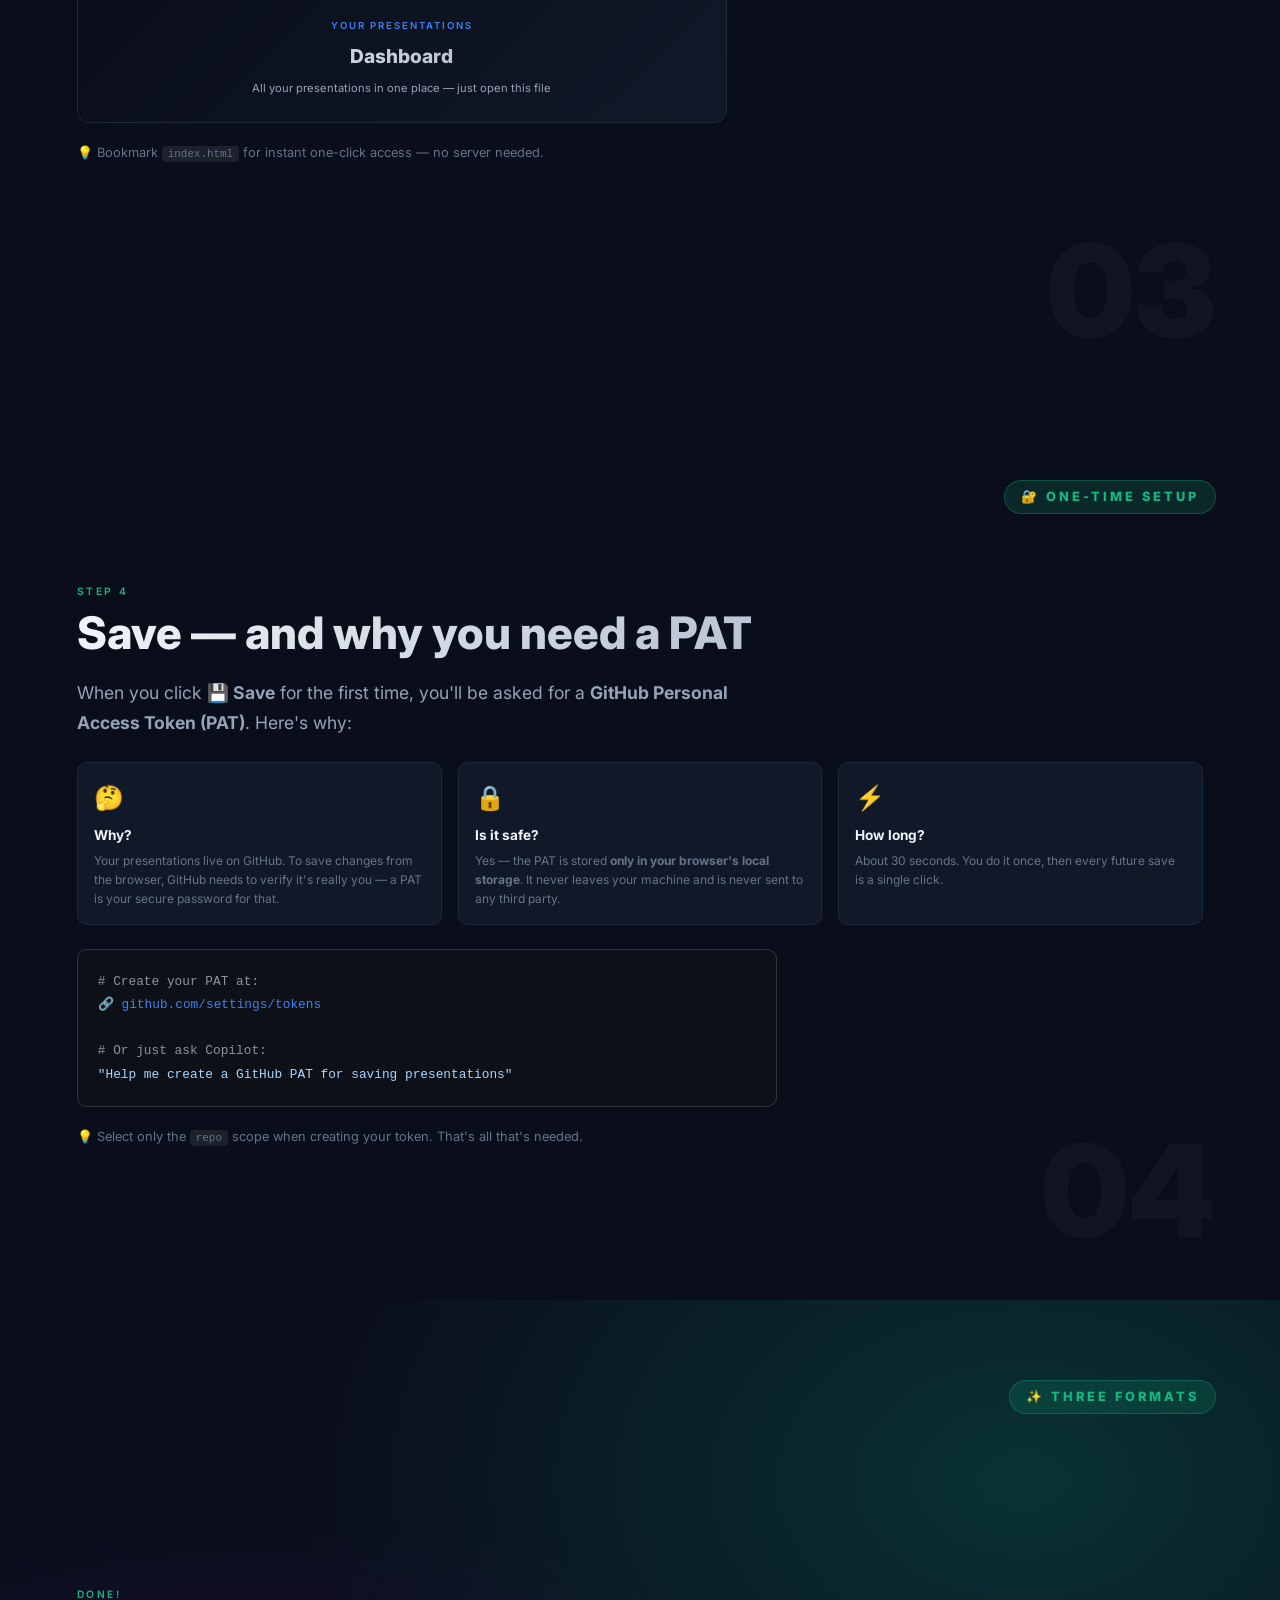
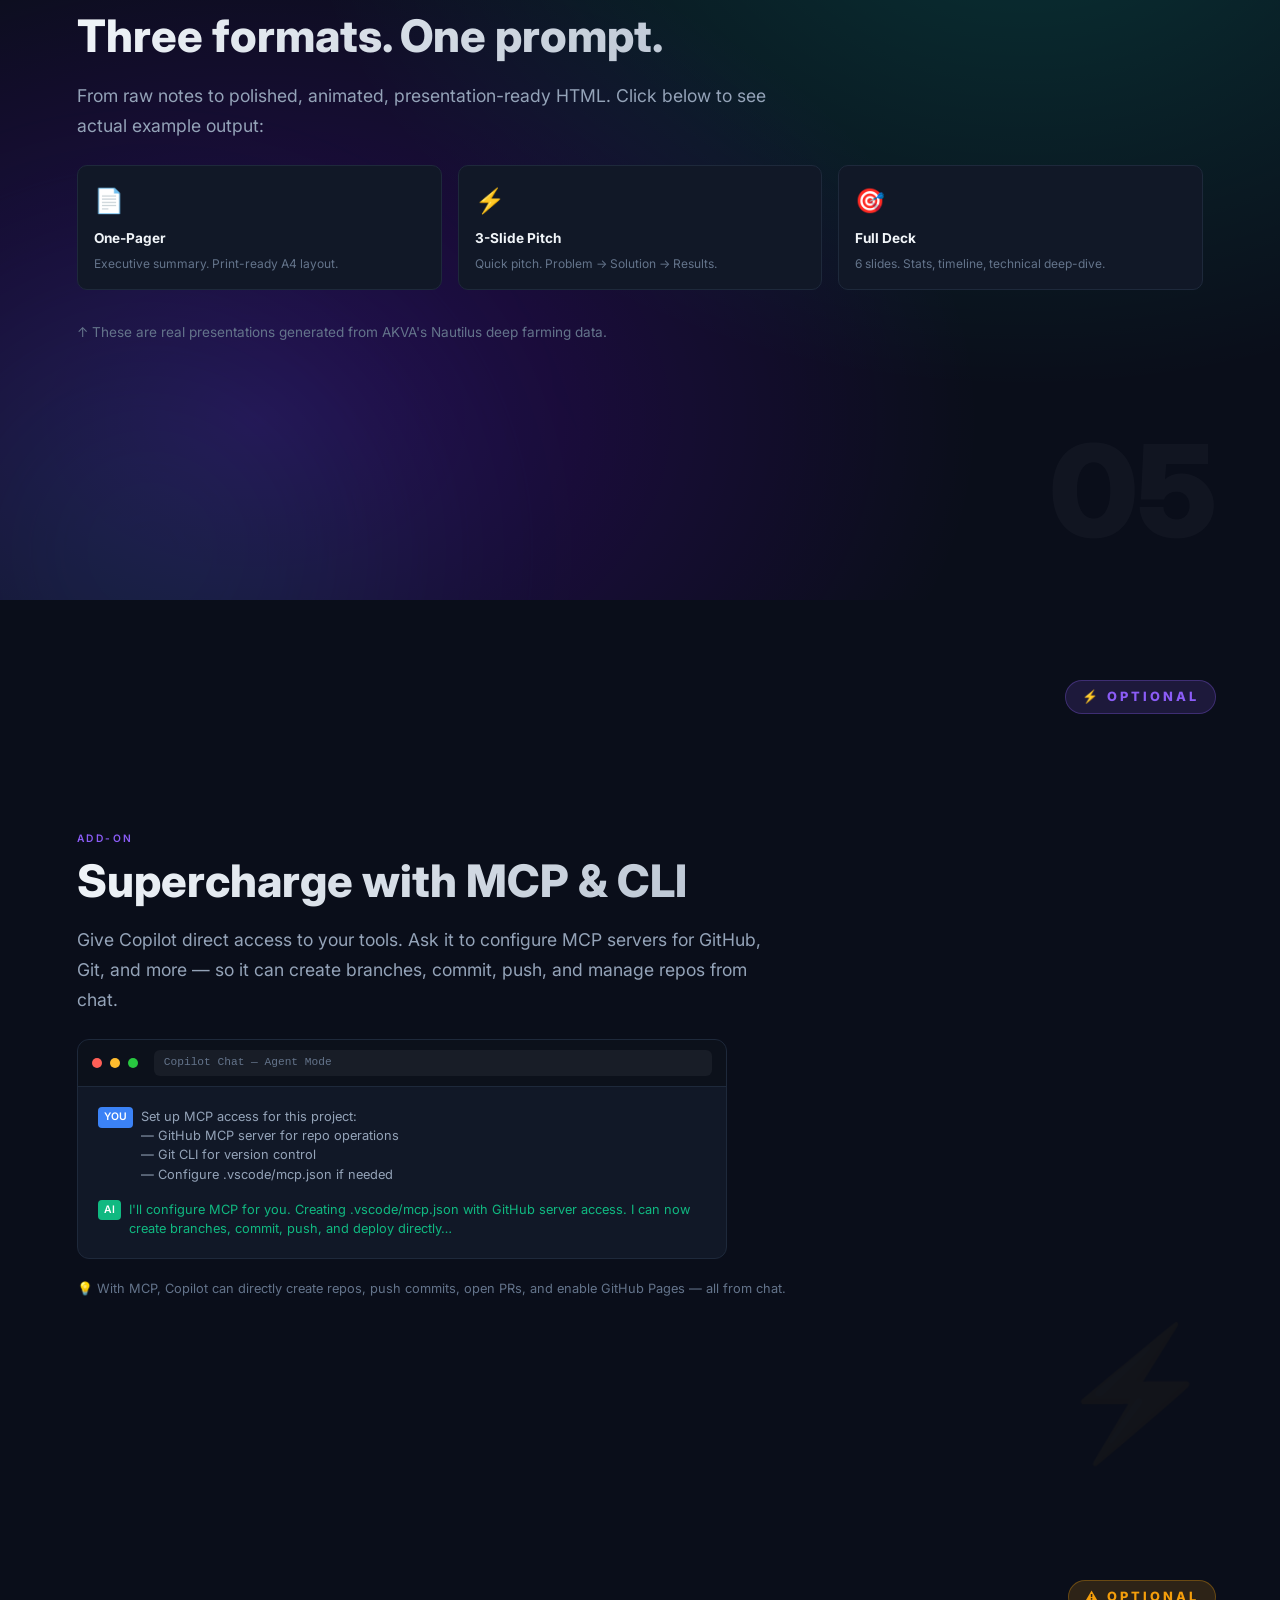
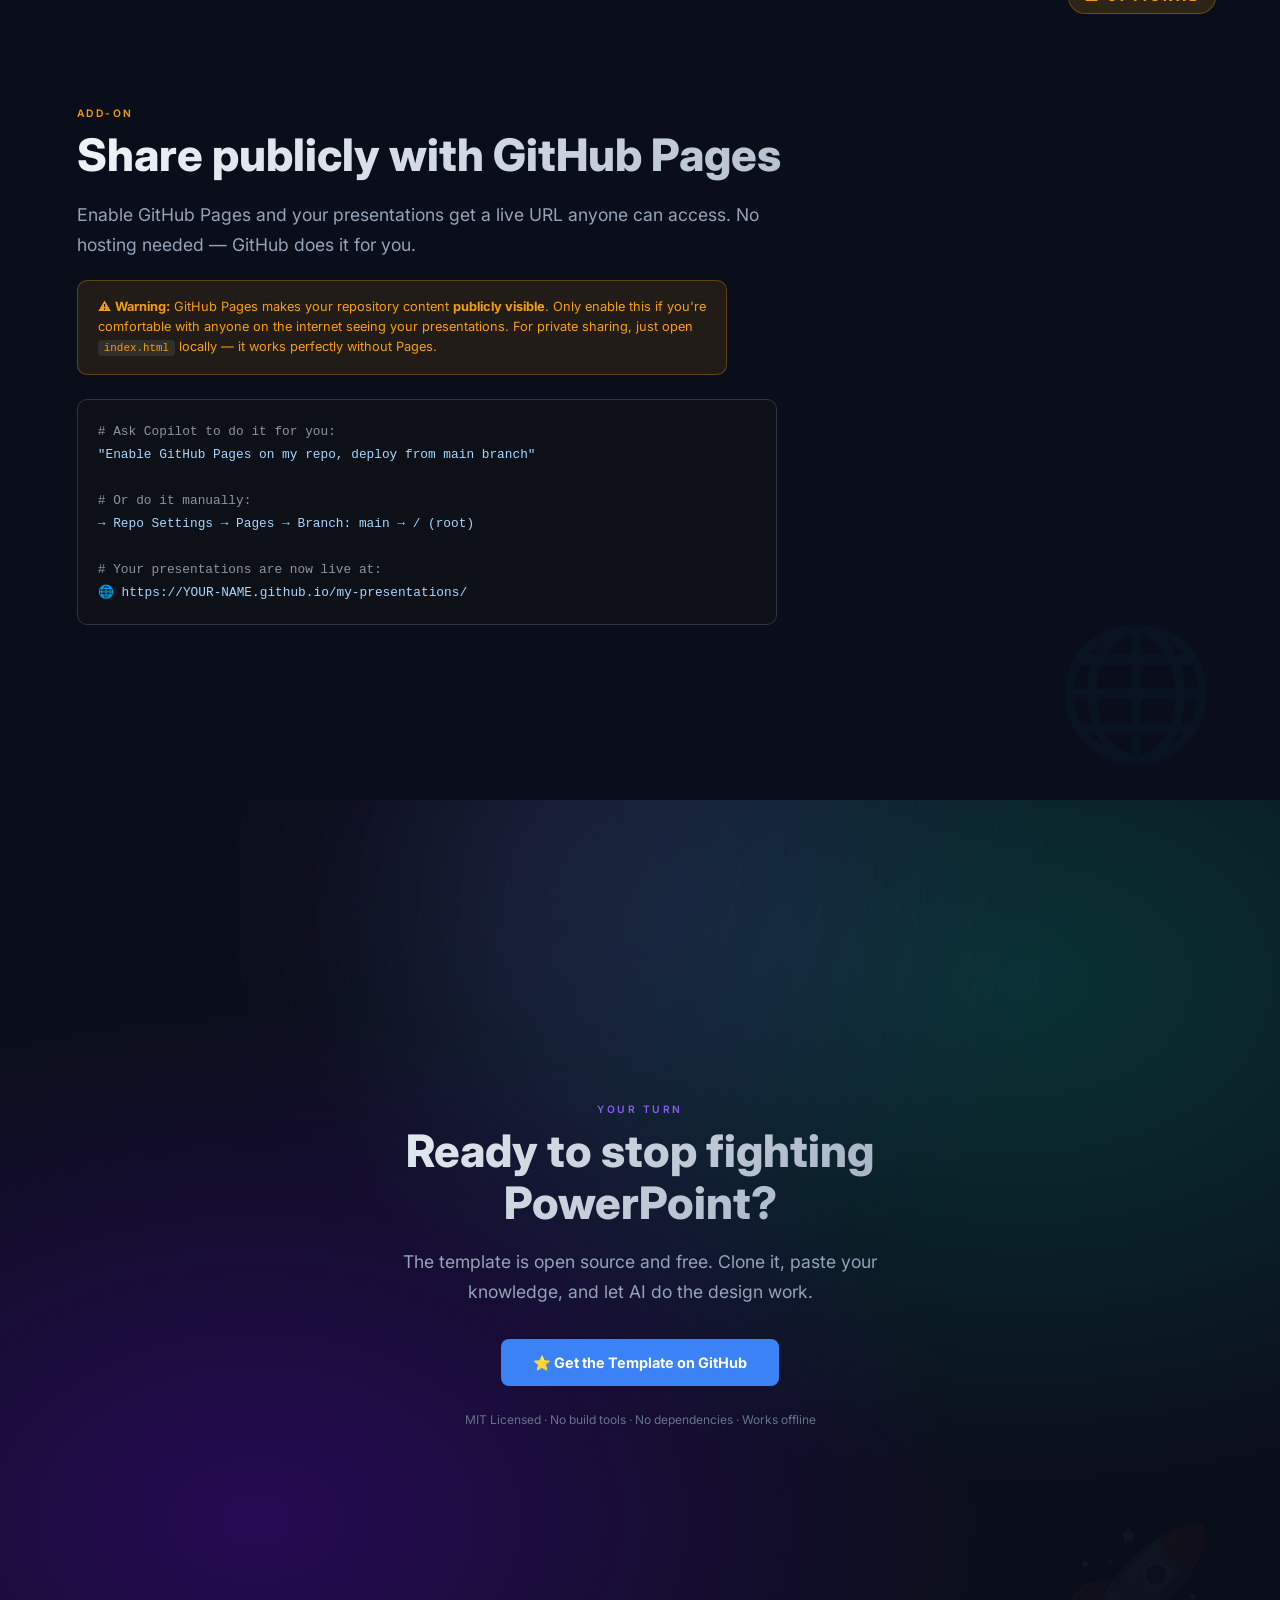
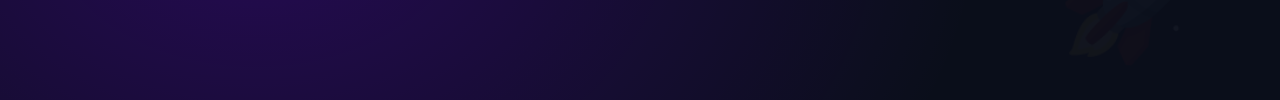
==== commit aff5bfa6: "feat: add dedicated PAT setup slide (Step 4) Split the previous Step 3 into: - Step 3: Preview & Edi" ====
--- a/walkthrough/index.html
+++ b/walkthrough/index.html
@@ -52,6 +52,7 @@
             z-index: 100;
             background: rgba(10, 14, 26, 0.9);
             backdrop-filter: blur(20px);
+            -webkit-backdrop-filter: blur(20px);
             border-bottom: 1px solid var(--border);
             padding: 0 2rem;
             display: flex;
@@ -495,10 +496,10 @@
     <div class="step">
         <div class="buzzword buzzword-blue">🚀 GET STARTED</div>
         <div class="step-label reveal" style="color: var(--accent-blue);">STEP 1</div>
-        <h1 class="step-title reveal">Use the template & open in VS Code</h1>
+        <h1 class="step-title reveal">Use the template &amp; open in VS Code</h1>
         <p class="step-subtitle reveal">
             Click <strong>"Use this template"</strong> on
-            <a href="https://github.com/MartinJuhler/Presentation-Template" target="_blank"
+            <a href="https://github.com/MartinJuhler/Presentation-Template" target="_blank" rel="noopener"
                 style="color: var(--accent-blue);">GitHub</a>
             to create your own repo, then clone and open in VS Code.
         </p>
@@ -533,7 +534,7 @@
     <div class="step">
         <div class="buzzword buzzword-green">🤖 AI MAGIC</div>
         <div class="step-label reveal" style="color: var(--accent-green);">STEP 2</div>
-        <h1 class="step-title reveal">Paste your knowledge & prompt</h1>
+        <h1 class="step-title reveal">Paste your knowledge &amp; prompt</h1>
         <p class="step-subtitle reveal">
             Open Copilot Chat, paste your content (meeting notes, bullet points, specs, URLs), then ask it to
             build your slides.
@@ -576,10 +577,10 @@
     <div class="step">
         <div class="buzzword buzzword-blue">👀 INSTANT PREVIEW</div>
         <div class="step-label reveal" style="color: var(--accent-blue);">STEP 3</div>
-        <h1 class="step-title reveal">Preview, edit & save</h1>
+        <h1 class="step-title reveal">Preview &amp; edit in your browser</h1>
         <p class="step-subtitle reveal">
             Open <code>index.html</code> in your browser to see all presentations.
-            Click <strong>⚡ Edit</strong> on any slide to make changes, then <strong>💾 Save</strong> to push to GitHub.
+            Click <strong>⚡ Edit</strong> on any slide to tweak text, data, or layout — right in the browser.
         </p>
 
         <div class="mockup-browser reveal" style="--i: 2;">
@@ -603,14 +604,59 @@
         </div>
 
         <p class="reveal" style="--i: 3; margin-top: 1.25rem; font-size: 0.8rem; color: var(--text-muted);">
-            💡 Bookmark <code>index.html</code> for instant one-click access. First save will prompt for a
-            <a href="https://github.com/settings/tokens" target="_blank" style="color: var(--accent-blue);">GitHub PAT</a>
-            — it's stored locally in your browser.
+            💡 Bookmark <code>index.html</code> for instant one-click access — no server needed.
         </p>
         <div class="step-number">03</div>
     </div>
 
-    <!-- ==================== STEP 4: Done / Results ==================== -->
+    <!-- ==================== STEP 4: Your First Save ==================== -->
+    <div class="step">
+        <div class="buzzword buzzword-green">🔐 ONE-TIME SETUP</div>
+        <div class="step-label reveal" style="color: var(--accent-green);">STEP 4</div>
+        <h1 class="step-title reveal">Save — and why you need a PAT</h1>
+        <p class="step-subtitle reveal">
+            When you click <strong>💾 Save</strong> for the first time, you'll be asked for a
+            <strong>GitHub Personal Access Token (PAT)</strong>. Here's why:
+        </p>
+
+        <div class="cards-row reveal" style="--i: 2;">
+            <div class="mini-card" style="cursor: default;">
+                <div class="mini-card-icon">🤔</div>
+                <div class="mini-card-title">Why?</div>
+                <div class="mini-card-desc">Your presentations live on GitHub. To save changes from the browser,
+                    GitHub needs to verify it's really you — a PAT is your secure password for that.</div>
+            </div>
+            <div class="mini-card" style="cursor: default;">
+                <div class="mini-card-icon">🔒</div>
+                <div class="mini-card-title">Is it safe?</div>
+                <div class="mini-card-desc">Yes — the PAT is stored <strong>only in your browser's local
+                        storage</strong>. It never leaves your machine and is never sent to any third party.</div>
+            </div>
+            <div class="mini-card" style="cursor: default;">
+                <div class="mini-card-icon">⚡</div>
+                <div class="mini-card-title">How long?</div>
+                <div class="mini-card-desc">About 30 seconds. You do it once, then every future save is a single click.
+                </div>
+            </div>
+        </div>
+
+        <div class="code-block reveal" style="--i: 3;">
+            <span class="code-comment"># Create your PAT at:</span><br>
+            <span class="code-prompt">🔗</span> <a href="https://github.com/settings/tokens" target="_blank"
+                rel="noopener"
+                style="color: var(--accent-blue); text-decoration: none;">github.com/settings/tokens</a><br>
+            <br>
+            <span class="code-comment"># Or just ask Copilot:</span><br>
+            <span class="code-string">"Help me create a GitHub PAT for saving presentations"</span>
+        </div>
+
+        <p class="reveal" style="--i: 4; margin-top: 1.25rem; font-size: 0.8rem; color: var(--text-muted);">
+            💡 Select only the <code>repo</code> scope when creating your token. That's all that's needed.
+        </p>
+        <div class="step-number">04</div>
+    </div>
+
+    <!-- ==================== STEP 5: Done / Results ==================== -->
     <div class="step gradient-bg">
         <div class="hero-glow" style="bottom: -200px; left: -100px; background: #10b981;"></div>
         <div class="buzzword buzzword-green">✨ THREE FORMATS</div>
@@ -642,14 +688,14 @@
         <p class="reveal" style="--i: 4; margin-top: 2rem; font-size: 0.85rem; color: var(--text-muted);">
             ↑ These are real presentations generated from AKVA's Nautilus deep farming data.
         </p>
-        <div class="step-number">04</div>
+        <div class="step-number">05</div>
     </div>
 
     <!-- ==================== OPTIONAL: MCP & CLI ==================== -->
     <div class="step">
         <div class="buzzword buzzword-purple">⚡ OPTIONAL</div>
         <div class="step-label reveal" style="color: var(--accent-purple);">ADD-ON</div>
-        <h1 class="step-title reveal">Supercharge with MCP & CLI</h1>
+        <h1 class="step-title reveal">Supercharge with MCP &amp; CLI</h1>
         <p class="step-subtitle reveal">
             Give Copilot direct access to your tools. Ask it to configure MCP servers for GitHub, Git,
             and more — so it can create branches, commit, push, and manage repos from chat.
